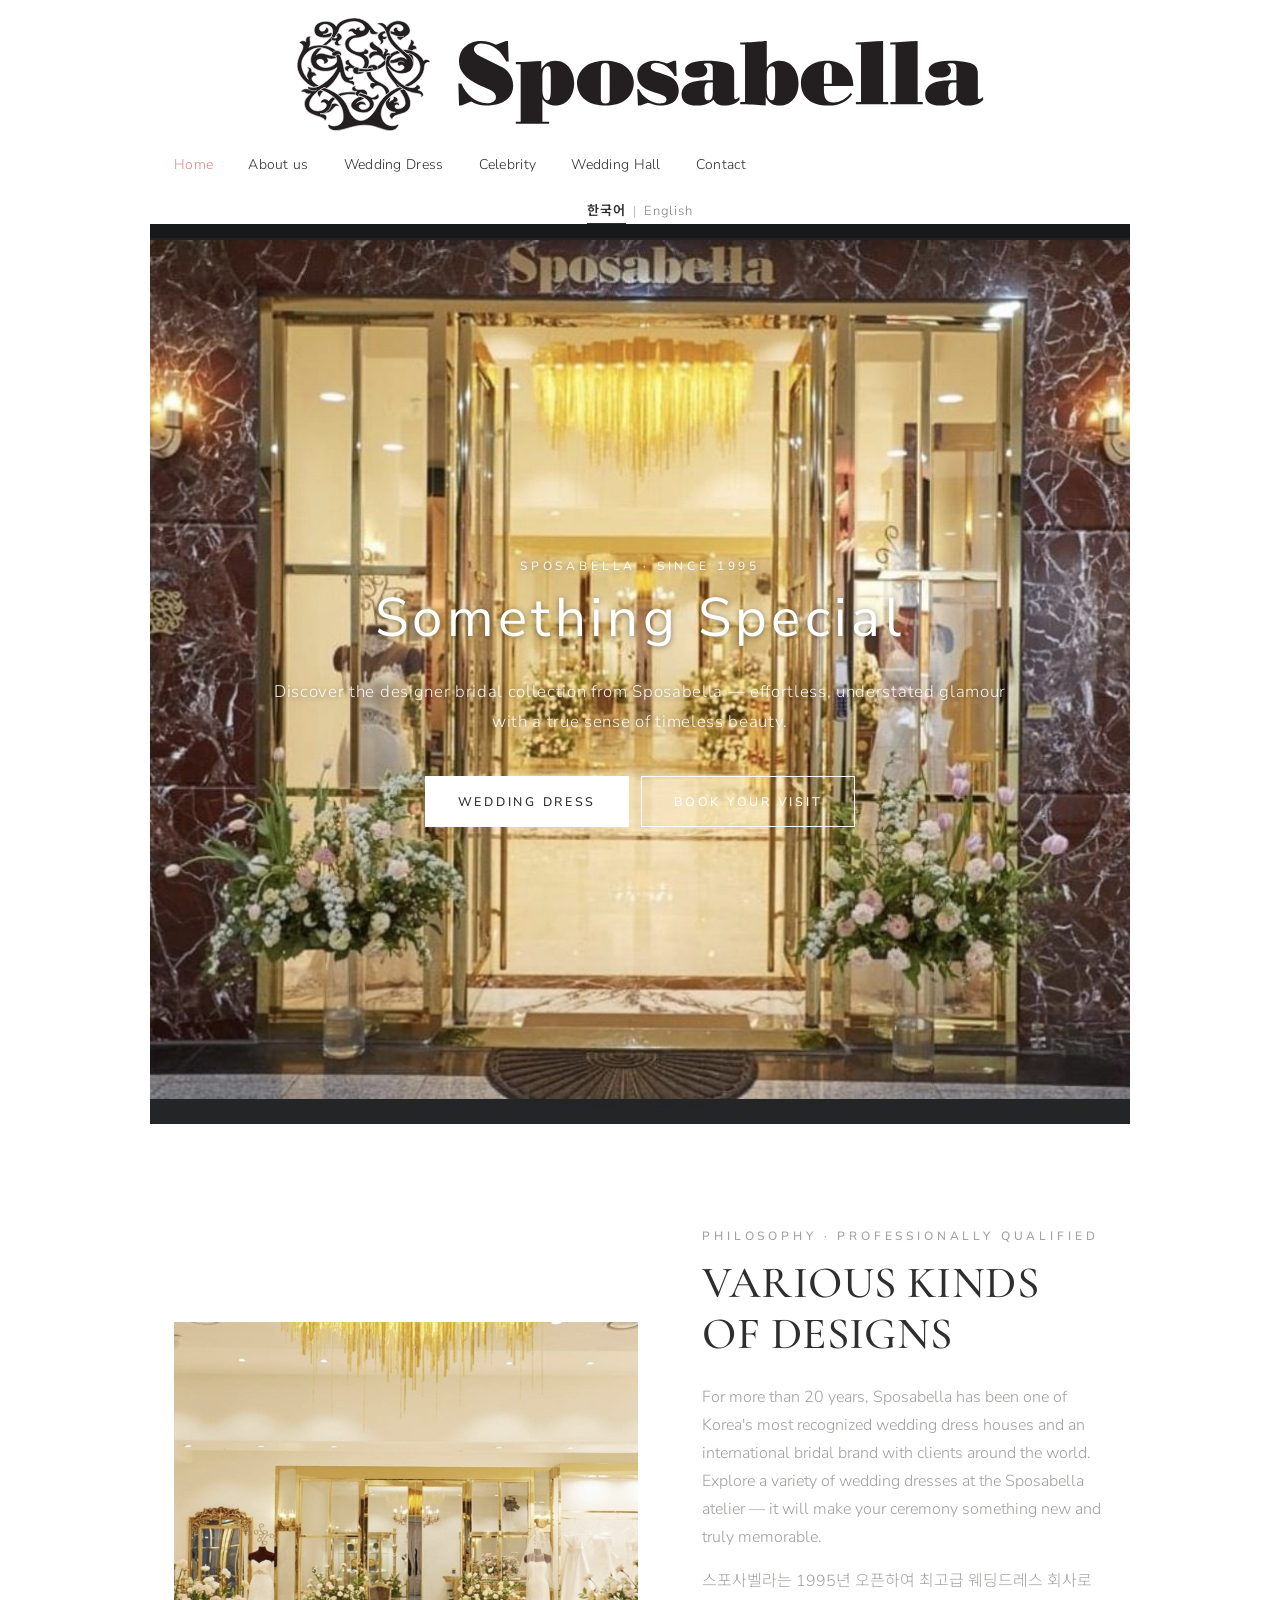
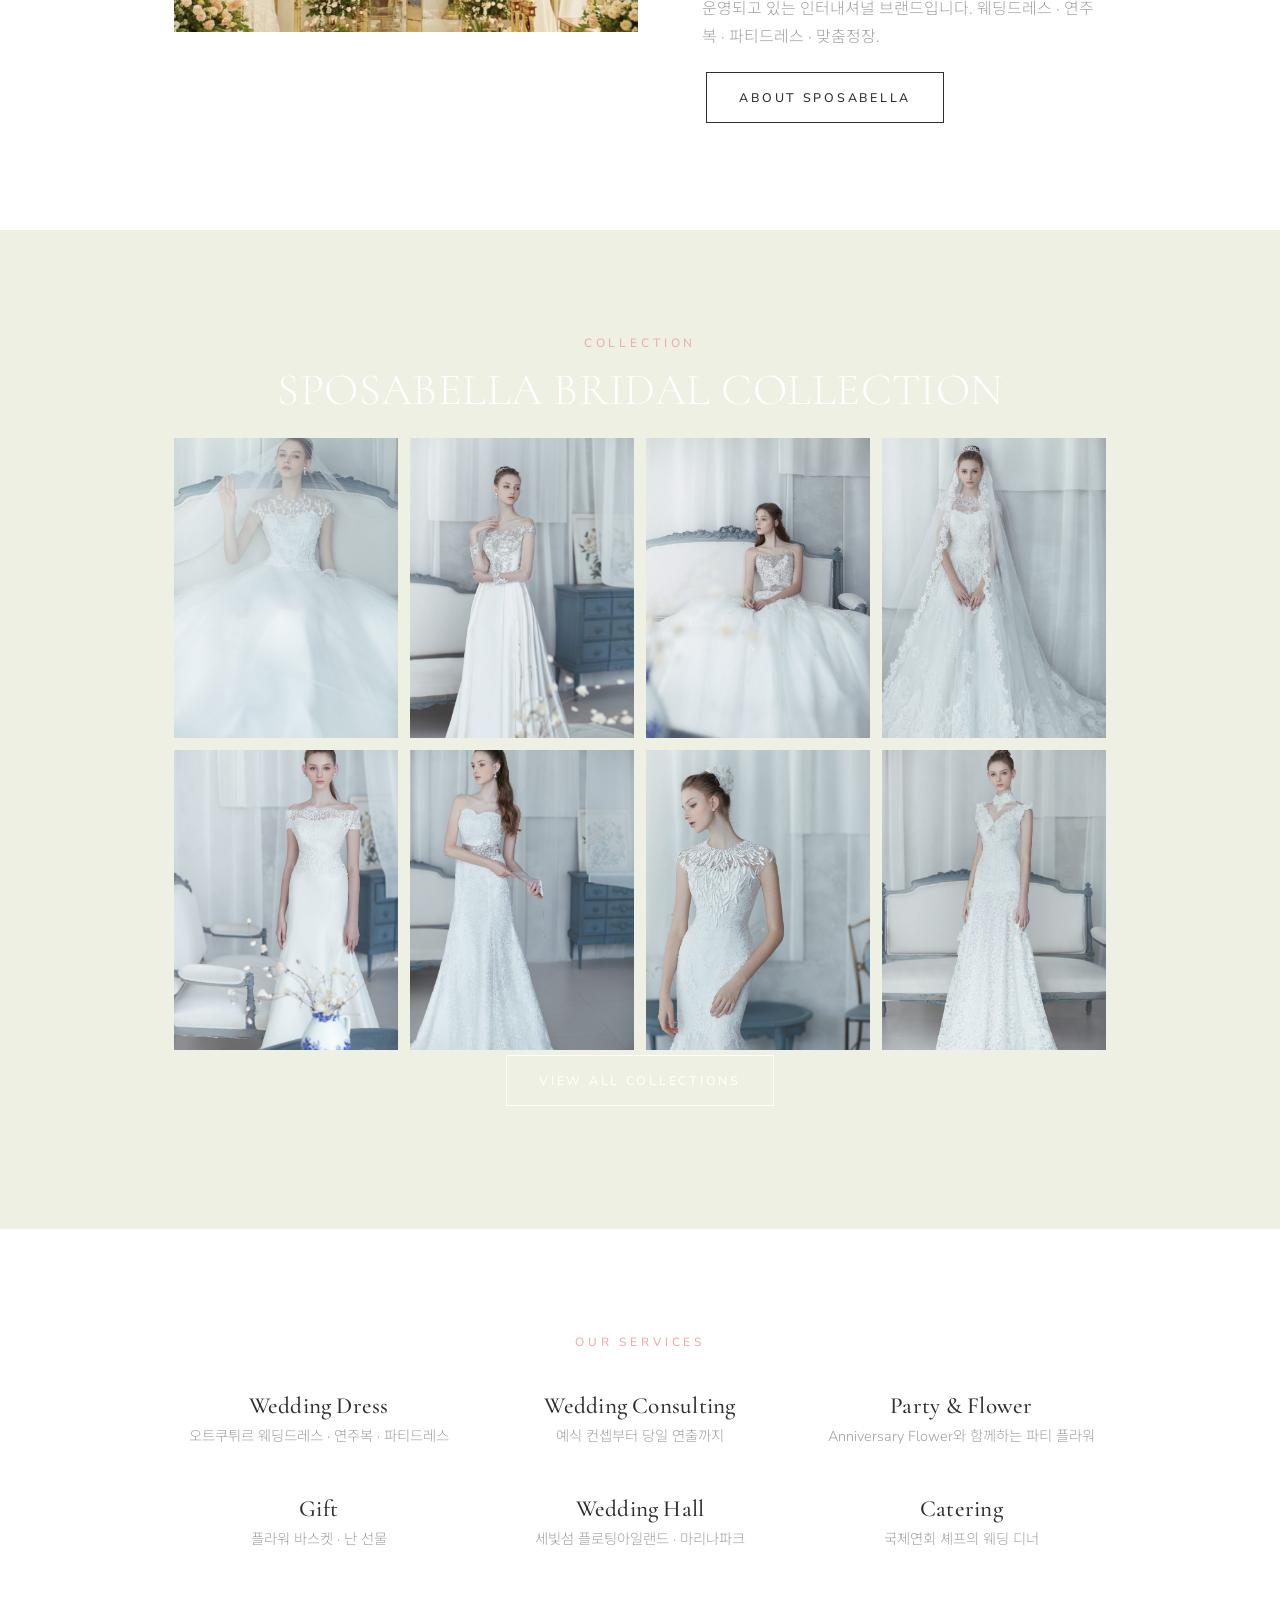
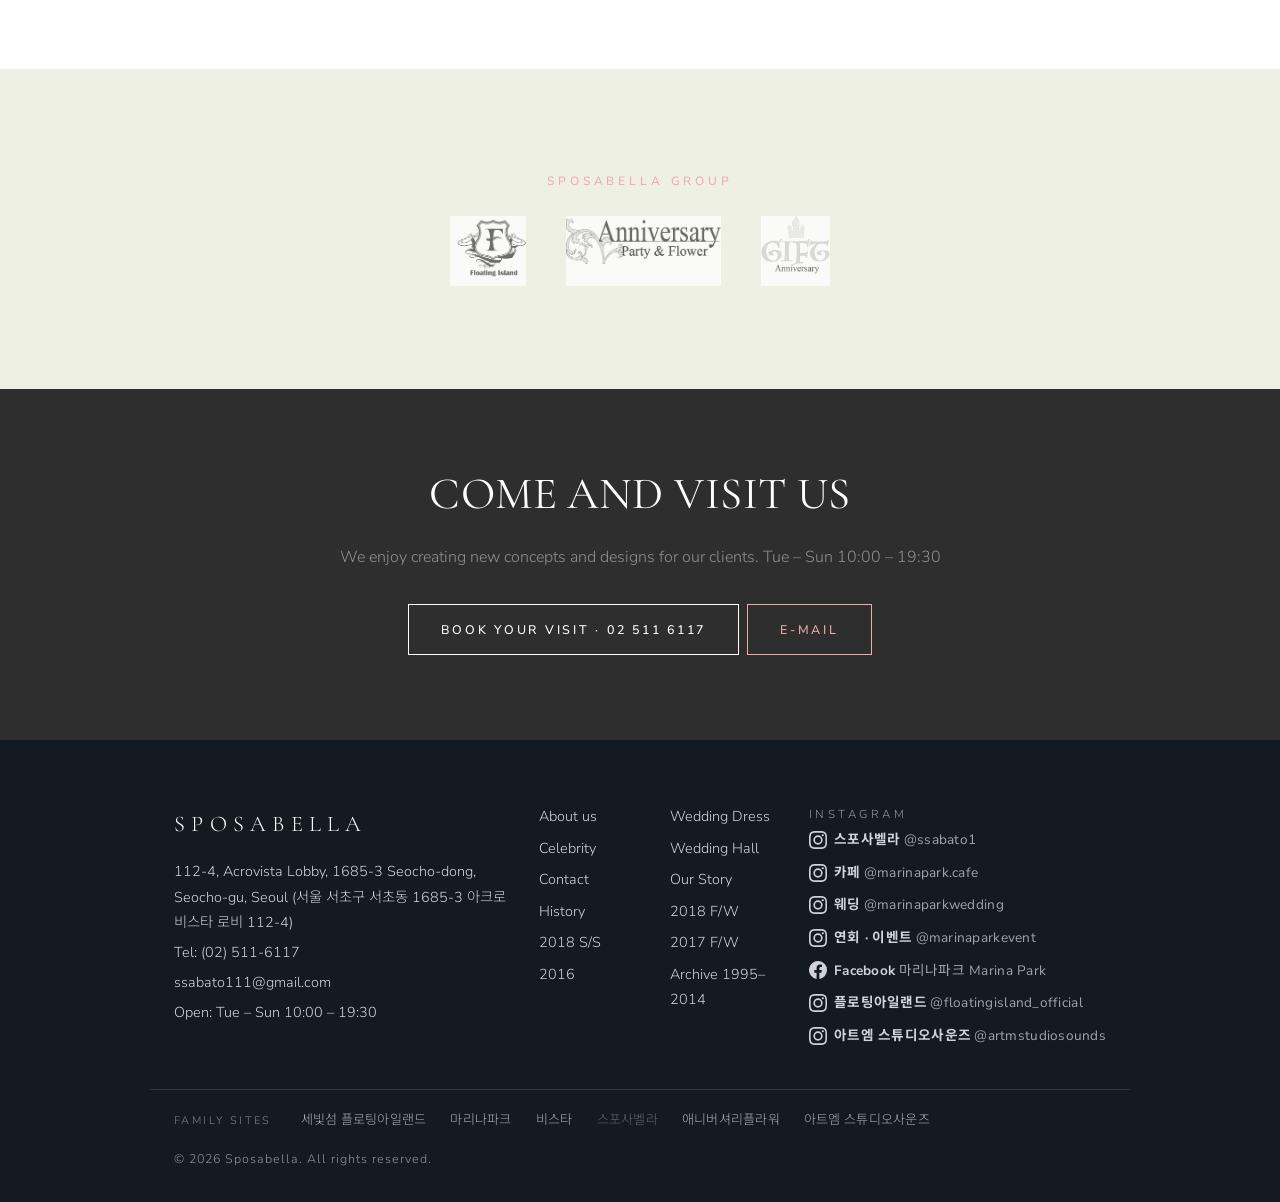
==== index.html @ 073b4b9d "Footer: Instagram list in Marina Park format (+Floating Island, ArtM Studio Sounds) Co-Authored-By: " ====
<!DOCTYPE html>
<html lang="ko">
<head>
<meta charset="utf-8">
<meta name="viewport" content="width=device-width, initial-scale=1">
<title>Home | Sposabella</title>
<meta name="description" content="스포사벨라 — 1995년부터 이어온 인터내셔널 브라이덜 브랜드. 웨딩드레스, 파티드레스, 연주복, 맞춤정장. 서울 서초 아크로비스타.">
<meta property="og:site_name" content="Sposabella">
<meta property="og:title" content="Home | Sposabella">
<meta property="og:type" content="website">
<meta property="og:image" content="images/2649b2_05fe499776144d0fb7aadeecd679acff.jpeg">
<link rel="icon" href="favicon.svg" type="image/svg+xml">
<link rel="alternate" hreflang="ko" href="index.html">
<link rel="alternate" hreflang="en" href="index-en.html">
<link rel="alternate" hreflang="x-default" href="index.html">
<link rel="preconnect" href="https://fonts.googleapis.com">
<link rel="preconnect" href="https://fonts.gstatic.com" crossorigin>
<link href="https://fonts.googleapis.com/css2?family=Nunito+Sans:wght@200;300;400;600&family=Cormorant+Garamond:ital,wght@0,400;0,500;1,400&family=Noto+Sans+KR:wght@300;400;500;700&display=swap" rel="stylesheet">
<link rel="stylesheet" href="css/style.css?v=9">
</head>
<body class="page-index">
<header class="site-header header-banner">
  <div class="wrap">
    <a class="brand logo-banner" href="index.html"><img src="images/sposabella-logo.svg" alt="Sposabella" width="3113" height="581" onerror="this.style.display='none';this.nextElementSibling.style.display='inline'"><span class="brand-main" style="display:none">SPOSABELLA</span></a>
    <button class="nav-toggle" aria-label="메뉴 열기" aria-expanded="false"><span></span><span></span><span></span></button>
    <nav class="site-nav"><ul>
<li class="active"><a href="index.html">Home</a></li>
<li class="has-sub"><a href="about.html">About us</a><ul class="sub"><li><a href="about.html#story">Our Story</a></li><li><a href="about.html#history">History</a></li></ul></li>
<li class="has-sub"><a href="wedding-dress.html">Wedding Dress</a><ul class="sub"><li><a href="wedding-dress.html#c2018fw">2018 F/W</a></li><li><a href="wedding-dress.html#c2018ss">2018 S/S</a></li><li><a href="wedding-dress.html#c2017fw">2017 F/W</a></li><li><a href="wedding-dress.html#c2016">2016</a></li><li><a href="wedding-dress.html#archive">Archive 1995–2014</a></li></ul></li>
<li class=""><a href="celebrity.html">Celebrity</a></li>
<li class=""><a href="wedding-hall.html">Wedding Hall</a></li>
<li class=""><a href="contact.html">Contact</a></li>
    </ul></nav>
    <div class="lang-switch" aria-label="Language"><a href="index.html" class="on" lang="ko">한국어</a><span>|</span><a href="index-en.html" lang="en">English</a></div>
  </div>
</header>

<section class="hero" style="background-image:url('images/2649b2_05fe499776144d0fb7aadeecd679acff.jpeg')">
  <div class="hero-inner">
    <p class="eyebrow">Sposabella · Since 1995</p>
    <h1>Something Special</h1>
    <p class="lead">Discover the designer bridal collection from Sposabella — effortless, understated glamour with a true sense of timeless beauty.</p>
    <div class="hero-cta">
      <a class="btn btn-light" href="wedding-dress.html">Wedding Dress</a>
      <a class="btn btn-outline" href="contact.html">Book your visit</a>
    </div>
  </div>
</section>

<section class="section">
  <div class="wrap split">
    <div class="split-img"><img src="images/2649b2_48ec484849154d42a9bac509fbd69849.jpeg" loading="lazy" alt="Sposabella bridal"></div>
    <div class="split-text">
      <p class="eyebrow">Philosophy · Professionally Qualified</p>
      <h2>Various Kinds of Designs</h2>
      <p>For more than 20 years, Sposabella has been one of Korea's most recognized wedding dress houses and an international bridal brand with clients around the world. Explore a variety of wedding dresses at the Sposabella atelier — it will make your ceremony something new and truly memorable.</p>
      <p>스포사벨라는 1995년 오픈하여 최고급 웨딩드레스 회사로 운영되고 있는 인터내셔널 브랜드입니다. 웨딩드레스 · 연주복 · 파티드레스 · 맞춤정장.</p>
      <a class="btn" href="about.html">About Sposabella</a>
    </div>
  </div>
</section>

<section class="section alt">
  <div class="wrap">
    <p class="eyebrow center">Collection</p>
    <h2 class="center">Sposabella Bridal Collection</h2>
    <div class="gallery cols-4">
<a class="g-item portrait" href="images/2649b2_c4d010cad06745ddb3d856d39c19d69c.jpg" data-lightbox><img src="images/2649b2_c4d010cad06745ddb3d856d39c19d69c.jpg" loading="lazy" alt=""></a>
<a class="g-item portrait" href="images/2649b2_673a744cb8fd4f07b0156293e3c4d8b3.jpg" data-lightbox><img src="images/2649b2_673a744cb8fd4f07b0156293e3c4d8b3.jpg" loading="lazy" alt=""></a>
<a class="g-item portrait" href="images/2649b2_7028248338824ccd87e45743f5ae8313.jpg" data-lightbox><img src="images/2649b2_7028248338824ccd87e45743f5ae8313.jpg" loading="lazy" alt=""></a>
<a class="g-item portrait" href="images/2649b2_f069021f1b0246a89b19cad4129b8dab.jpg" data-lightbox><img src="images/2649b2_f069021f1b0246a89b19cad4129b8dab.jpg" loading="lazy" alt=""></a>
<a class="g-item portrait" href="images/2649b2_7db96b5a44784493912d6a4156015ff0.jpg" data-lightbox><img src="images/2649b2_7db96b5a44784493912d6a4156015ff0.jpg" loading="lazy" alt=""></a>
<a class="g-item portrait" href="images/2649b2_17f97f644e1e4fb4a4cd07ae2b82537e.jpg" data-lightbox><img src="images/2649b2_17f97f644e1e4fb4a4cd07ae2b82537e.jpg" loading="lazy" alt=""></a>
<a class="g-item portrait" href="images/2649b2_7894fbf5a36744589bf8ffcc0d61e990.jpg" data-lightbox><img src="images/2649b2_7894fbf5a36744589bf8ffcc0d61e990.jpg" loading="lazy" alt=""></a>
<a class="g-item portrait" href="images/2649b2_42a516097e8840bcafde33e1793489e3.jpg" data-lightbox><img src="images/2649b2_42a516097e8840bcafde33e1793489e3.jpg" loading="lazy" alt=""></a>
</div>
    <p class="center"><a class="btn" href="wedding-dress.html">View all collections</a></p>
  </div>
</section>

<section class="section">
  <div class="wrap">
    <p class="eyebrow center">Our Services</p>
    <div class="service-list">
      <div><h3>Wedding Dress</h3><p>오트쿠튀르 웨딩드레스 · 연주복 · 파티드레스</p></div>
      <div><h3>Wedding Consulting</h3><p>예식 컨셉부터 당일 연출까지</p></div>
      <div><h3>Party &amp; Flower</h3><p>Anniversary Flower와 함께하는 파티 플라워</p></div>
      <div><h3>Gift</h3><p>플라워 바스켓 · 난 선물</p></div>
      <div><h3>Wedding Hall</h3><p>세빛섬 플로팅아일랜드 · 마리나파크</p></div>
      <div><h3>Catering</h3><p>국제연회 셰프의 웨딩 디너</p></div>
    </div>
  </div>
</section>

<section class="section alt">
  <div class="wrap center">
    <p class="eyebrow">Sposabella Group</p>
    <div class="group-row">
      <a href="https://www.floatingisland.co.kr" target="_blank" rel="noopener"><img src="images/2649b2_2eff6fa5986b465db12ced985adb7511.jpg" alt="Floating Island" loading="lazy"></a>
      <a href="https://www.anniversaryflower.co.kr" target="_blank" rel="noopener"><img src="images/2649b2_4de5252b554e48bc82de758ee00aa01a.jpg" alt="Anniversary Party Flower" loading="lazy"></a>
      <a href="https://www.marinapark.co.kr" target="_blank" rel="noopener"><img src="images/2649b2_a140c96b7c0344ee95e9ac2ca9809c12.jpg" alt="Gift" loading="lazy"></a>
    </div>
  </div>
</section>

<section class="section cta-band"><div class="wrap center"><h2>Come and visit us</h2><p>We enjoy creating new concepts and designs for our clients. Tue – Sun 10:00 – 19:30</p><a class="btn btn-light" href="tel:025116117">Book your visit · 02 511 6117</a><a class="btn btn-outline" href="mailto:ssabato111@gmail.com">E-mail</a></div></section>

<footer class="site-footer">
  <div class="wrap footer-grid">
    <div class="f-col">
      <div class="f-brand">SPOSABELLA</div>
      <p>112-4, Acrovista Lobby, 1685-3 Seocho-dong, Seocho-gu, Seoul (서울 서초구 서초동 1685-3 아크로비스타 로비 112-4)</p>
      <p>Tel: <a href="tel:025116117">(02) 511-6117</a></p>
      <p><a href="mailto:ssabato111@gmail.com">ssabato111@gmail.com</a></p>
      <p>Open: Tue – Sun 10:00 – 19:30</p>
    </div>
    <div class="f-col f-links"><a href="about.html">About us</a><a href="wedding-dress.html">Wedding Dress</a><a href="celebrity.html">Celebrity</a><a href="wedding-hall.html">Wedding Hall</a><a href="contact.html">Contact</a><a href="about.html#story">Our Story</a><a href="about.html#history">History</a><a href="wedding-dress.html#c2018fw">2018 F/W</a><a href="wedding-dress.html#c2018ss">2018 S/S</a><a href="wedding-dress.html#c2017fw">2017 F/W</a><a href="wedding-dress.html#c2016">2016</a><a href="wedding-dress.html#archive">Archive 1995–2014</a></div>
    <div class="f-col"><p class="f-social-title">Instagram</p><div class="f-social f-social-list"><a href="https://instagram.com/ssabato1" target="_blank" rel="noopener" aria-label="인스타그램 스포사벨라"><svg viewBox="0 0 24 24"><path d="M12 2.2c3.2 0 3.6 0 4.9.1 3.3.1 4.8 1.7 4.9 4.9.1 1.3.1 1.6.1 4.8s0 3.6-.1 4.8c-.1 3.2-1.7 4.8-4.9 4.9-1.3.1-1.6.1-4.9.1s-3.6 0-4.8-.1c-3.3-.1-4.8-1.7-4.9-4.9C2.2 15.6 2.2 15.2 2.2 12s0-3.6.1-4.8C2.4 3.9 4 2.4 7.2 2.3c1.2-.1 1.6-.1 4.8-.1zM12 0C8.7 0 8.3 0 7.1.1 2.7.3.3 2.7.1 7.1 0 8.3 0 8.7 0 12s0 3.7.1 4.9c.2 4.4 2.6 6.8 7 7 1.2.1 1.6.1 4.9.1s3.7 0 4.9-.1c4.4-.2 6.8-2.6 7-7 .1-1.2.1-1.6.1-4.9s0-3.7-.1-4.9c-.2-4.4-2.6-6.8-7-7C15.7 0 15.3 0 12 0zm0 5.8a6.2 6.2 0 1 0 0 12.4 6.2 6.2 0 0 0 0-12.4zM12 16a4 4 0 1 1 0-8 4 4 0 0 1 0 8zm6.4-11.8a1.4 1.4 0 1 0 0 2.9 1.4 1.4 0 0 0 0-2.9z"/></svg><span class="s-label"><b>스포사벨라</b> <span class="s-handle">@ssabato1</span></span></a><a href="https://www.instagram.com/marinapark.cafe" target="_blank" rel="noopener" aria-label="인스타그램 마리나파크 카페"><svg viewBox="0 0 24 24"><path d="M12 2.2c3.2 0 3.6 0 4.9.1 3.3.1 4.8 1.7 4.9 4.9.1 1.3.1 1.6.1 4.8s0 3.6-.1 4.8c-.1 3.2-1.7 4.8-4.9 4.9-1.3.1-1.6.1-4.9.1s-3.6 0-4.8-.1c-3.3-.1-4.8-1.7-4.9-4.9C2.2 15.6 2.2 15.2 2.2 12s0-3.6.1-4.8C2.4 3.9 4 2.4 7.2 2.3c1.2-.1 1.6-.1 4.8-.1zM12 0C8.7 0 8.3 0 7.1.1 2.7.3.3 2.7.1 7.1 0 8.3 0 8.7 0 12s0 3.7.1 4.9c.2 4.4 2.6 6.8 7 7 1.2.1 1.6.1 4.9.1s3.7 0 4.9-.1c4.4-.2 6.8-2.6 7-7 .1-1.2.1-1.6.1-4.9s0-3.7-.1-4.9c-.2-4.4-2.6-6.8-7-7C15.7 0 15.3 0 12 0zm0 5.8a6.2 6.2 0 1 0 0 12.4 6.2 6.2 0 0 0 0-12.4zM12 16a4 4 0 1 1 0-8 4 4 0 0 1 0 8zm6.4-11.8a1.4 1.4 0 1 0 0 2.9 1.4 1.4 0 0 0 0-2.9z"/></svg><span class="s-label"><b>카페</b> <span class="s-handle">@marinapark.cafe</span></span></a><a href="https://www.instagram.com/marinaparkwedding" target="_blank" rel="noopener" aria-label="인스타그램 마리나파크 웨딩"><svg viewBox="0 0 24 24"><path d="M12 2.2c3.2 0 3.6 0 4.9.1 3.3.1 4.8 1.7 4.9 4.9.1 1.3.1 1.6.1 4.8s0 3.6-.1 4.8c-.1 3.2-1.7 4.8-4.9 4.9-1.3.1-1.6.1-4.9.1s-3.6 0-4.8-.1c-3.3-.1-4.8-1.7-4.9-4.9C2.2 15.6 2.2 15.2 2.2 12s0-3.6.1-4.8C2.4 3.9 4 2.4 7.2 2.3c1.2-.1 1.6-.1 4.8-.1zM12 0C8.7 0 8.3 0 7.1.1 2.7.3.3 2.7.1 7.1 0 8.3 0 8.7 0 12s0 3.7.1 4.9c.2 4.4 2.6 6.8 7 7 1.2.1 1.6.1 4.9.1s3.7 0 4.9-.1c4.4-.2 6.8-2.6 7-7 .1-1.2.1-1.6.1-4.9s0-3.7-.1-4.9c-.2-4.4-2.6-6.8-7-7C15.7 0 15.3 0 12 0zm0 5.8a6.2 6.2 0 1 0 0 12.4 6.2 6.2 0 0 0 0-12.4zM12 16a4 4 0 1 1 0-8 4 4 0 0 1 0 8zm6.4-11.8a1.4 1.4 0 1 0 0 2.9 1.4 1.4 0 0 0 0-2.9z"/></svg><span class="s-label"><b>웨딩</b> <span class="s-handle">@marinaparkwedding</span></span></a><a href="https://www.instagram.com/marinaparkevent" target="_blank" rel="noopener" aria-label="인스타그램 마리나파크 이벤트"><svg viewBox="0 0 24 24"><path d="M12 2.2c3.2 0 3.6 0 4.9.1 3.3.1 4.8 1.7 4.9 4.9.1 1.3.1 1.6.1 4.8s0 3.6-.1 4.8c-.1 3.2-1.7 4.8-4.9 4.9-1.3.1-1.6.1-4.9.1s-3.6 0-4.8-.1c-3.3-.1-4.8-1.7-4.9-4.9C2.2 15.6 2.2 15.2 2.2 12s0-3.6.1-4.8C2.4 3.9 4 2.4 7.2 2.3c1.2-.1 1.6-.1 4.8-.1zM12 0C8.7 0 8.3 0 7.1.1 2.7.3.3 2.7.1 7.1 0 8.3 0 8.7 0 12s0 3.7.1 4.9c.2 4.4 2.6 6.8 7 7 1.2.1 1.6.1 4.9.1s3.7 0 4.9-.1c4.4-.2 6.8-2.6 7-7 .1-1.2.1-1.6.1-4.9s0-3.7-.1-4.9c-.2-4.4-2.6-6.8-7-7C15.7 0 15.3 0 12 0zm0 5.8a6.2 6.2 0 1 0 0 12.4 6.2 6.2 0 0 0 0-12.4zM12 16a4 4 0 1 1 0-8 4 4 0 0 1 0 8zm6.4-11.8a1.4 1.4 0 1 0 0 2.9 1.4 1.4 0 0 0 0-2.9z"/></svg><span class="s-label"><b>연회 · 이벤트</b> <span class="s-handle">@marinaparkevent</span></span></a><a href="https://www.facebook.com/marinaparkseoul" target="_blank" rel="noopener" aria-label="Facebook"><svg viewBox="0 0 24 24"><path d="M24 12a12 12 0 1 0-13.9 11.9v-8.4H7.1V12h3V9.4c0-3 1.8-4.7 4.5-4.7 1.3 0 2.7.2 2.7.2v3h-1.5c-1.5 0-2 .9-2 1.9V12h3.3l-.5 3.5h-2.8v8.4A12 12 0 0 0 24 12z"/></svg><span class="s-label"><b>Facebook</b> <span class="s-handle">마리나파크 Marina Park</span></span></a><a href="https://www.instagram.com/floatingisland_official" target="_blank" rel="noopener" aria-label="인스타그램 세빛섬 플로팅아일랜드"><svg viewBox="0 0 24 24"><path d="M12 2.2c3.2 0 3.6 0 4.9.1 3.3.1 4.8 1.7 4.9 4.9.1 1.3.1 1.6.1 4.8s0 3.6-.1 4.8c-.1 3.2-1.7 4.8-4.9 4.9-1.3.1-1.6.1-4.9.1s-3.6 0-4.8-.1c-3.3-.1-4.8-1.7-4.9-4.9C2.2 15.6 2.2 15.2 2.2 12s0-3.6.1-4.8C2.4 3.9 4 2.4 7.2 2.3c1.2-.1 1.6-.1 4.8-.1zM12 0C8.7 0 8.3 0 7.1.1 2.7.3.3 2.7.1 7.1 0 8.3 0 8.7 0 12s0 3.7.1 4.9c.2 4.4 2.6 6.8 7 7 1.2.1 1.6.1 4.9.1s3.7 0 4.9-.1c4.4-.2 6.8-2.6 7-7 .1-1.2.1-1.6.1-4.9s0-3.7-.1-4.9c-.2-4.4-2.6-6.8-7-7C15.7 0 15.3 0 12 0zm0 5.8a6.2 6.2 0 1 0 0 12.4 6.2 6.2 0 0 0 0-12.4zM12 16a4 4 0 1 1 0-8 4 4 0 0 1 0 8zm6.4-11.8a1.4 1.4 0 1 0 0 2.9 1.4 1.4 0 0 0 0-2.9z"/></svg><span class="s-label"><b>플로팅아일랜드</b> <span class="s-handle">@floatingisland_official</span></span></a><a href="https://www.instagram.com/artmstudiosounds" target="_blank" rel="noopener" aria-label="인스타그램 아트엠 스튜디오사운즈"><svg viewBox="0 0 24 24"><path d="M12 2.2c3.2 0 3.6 0 4.9.1 3.3.1 4.8 1.7 4.9 4.9.1 1.3.1 1.6.1 4.8s0 3.6-.1 4.8c-.1 3.2-1.7 4.8-4.9 4.9-1.3.1-1.6.1-4.9.1s-3.6 0-4.8-.1c-3.3-.1-4.8-1.7-4.9-4.9C2.2 15.6 2.2 15.2 2.2 12s0-3.6.1-4.8C2.4 3.9 4 2.4 7.2 2.3c1.2-.1 1.6-.1 4.8-.1zM12 0C8.7 0 8.3 0 7.1.1 2.7.3.3 2.7.1 7.1 0 8.3 0 8.7 0 12s0 3.7.1 4.9c.2 4.4 2.6 6.8 7 7 1.2.1 1.6.1 4.9.1s3.7 0 4.9-.1c4.4-.2 6.8-2.6 7-7 .1-1.2.1-1.6.1-4.9s0-3.7-.1-4.9c-.2-4.4-2.6-6.8-7-7C15.7 0 15.3 0 12 0zm0 5.8a6.2 6.2 0 1 0 0 12.4 6.2 6.2 0 0 0 0-12.4zM12 16a4 4 0 1 1 0-8 4 4 0 0 1 0 8zm6.4-11.8a1.4 1.4 0 1 0 0 2.9 1.4 1.4 0 0 0 0-2.9z"/></svg><span class="s-label"><b>아트엠 스튜디오사운즈</b> <span class="s-handle">@artmstudiosounds</span></span></a></div></div>
  </div>
  <div class="wrap family-sites"><span class="fs-label">Family Sites</span><a href="https://floatingisland.co.kr" target="_blank" rel="noopener">세빛섬 플로팅아일랜드</a> <a href="https://marinapark.co.kr" target="_blank" rel="noopener">마리나파크</a> <a href="https://vistapub.co.kr" target="_blank" rel="noopener">비스타</a> <span class="current">스포사벨라</span> <a href="https://anniversaryflower.co.kr" target="_blank" rel="noopener">애니버셔리플라워</a> <a href="https://artmstudiosounds.com" target="_blank" rel="noopener">아트엠 스튜디오사운즈</a></div>
  <div class="wrap copyright">© 2026 Sposabella. All rights reserved.</div>
</footer>
<div class="lightbox" id="lightbox" hidden><button class="lb-close" aria-label="닫기">&times;</button><button class="lb-prev" aria-label="이전">&#8249;</button><img alt=""><button class="lb-next" aria-label="다음">&#8250;</button></div>
<script src="js/main.js"></script>
</body>
</html>
---- css/style.css ----
:root{
  --ink:#2f2e2e; --ink-soft:#a0a09f; --line:#e6e6e4; --paper:#ffffff; --cream:#eef0e4;
  --gold:#efabae; --gold-deep:#d98a8e; --sky:#daeef3;
  --serif:"Cormorant Garamond",Georgia,serif; --sans:"Nunito Sans","Noto Sans KR","Apple SD Gothic Neo",sans-serif;
  --wrap:980px; --header-h:200px;
}
body{font-weight:300}
/* static banner header */
.site-header.header-banner{position:static;height:auto;background:#fff;border:0;backdrop-filter:none}
.site-header.header-banner .wrap{flex-direction:column;height:auto;align-items:stretch;padding:0}
.logo-banner{display:block;text-align:center;padding:12px 0 0}
.logo-banner img{width:100%;max-width:700px;height:auto;display:block;margin:0 auto}
.logo-banner .brand-main{font-size:3rem;letter-spacing:.2em;padding:2rem 0}
.header-banner .site-nav{position:relative;z-index:2}
.header-banner .site-nav ul{justify-content:flex-start;gap:2.2rem;padding:.6rem 24px}
.header-banner .site-nav a{font-size:14px;letter-spacing:.02em;text-transform:none;color:var(--ink);font-weight:300}
.header-banner .site-nav li.active > a{color:var(--gold-deep)}
.header-banner .site-nav li > a::after{display:none}
.header-banner .site-nav .sub{background:#fff}
.hero,.page-hero{margin-top:0}
.hero{min-height:560px;max-width:980px;margin:0 auto}
.hero::before{background:rgba(0,0,0,.18)}
.hero h1{font-family:var(--sans);font-weight:200;font-size:clamp(2rem,5vw,3.4rem);letter-spacing:.08em}
.hero .eyebrow{color:#fff}
.section{padding:3.5rem 0}
.section.alt{background:var(--ink);color:var(--ink-soft)}
.section.alt h2,.section.alt h3{color:#fff;font-weight:300}
.section.alt .eyebrow{color:var(--gold)}
.section.alt .sub,.section.alt p{color:var(--ink-soft)}
.section.alt .btn{border-color:#fff;color:#fff}.section.alt .btn:hover{background:#fff;color:var(--ink)}
h2{font-family:var(--sans);font-weight:300;font-size:28px;letter-spacing:.04em;text-transform:uppercase}
h3{font-family:var(--sans);font-weight:300;font-size:18px;letter-spacing:.04em}
.eyebrow{color:var(--gold-deep);font-size:.72rem;letter-spacing:.3em}
.btn{border-color:var(--ink);color:var(--ink);font-weight:300}.btn:hover{background:var(--ink);color:#fff}
.btn-light{background:#fff;border-color:#fff;color:var(--ink)}
.cta-band{background:#242323;color:#a0a09f}.cta-band h2{color:#fff;font-weight:300}.cta-band p{color:#a0a09f}
.cta-band .btn-light{background:transparent;border-color:#fff;color:#fff}.cta-band .btn-light:hover{background:#fff;color:#242323}
.cta-band .btn-outline{border-color:var(--gold);color:var(--gold)}
.page-hero{min-height:320px;max-width:980px;margin:0 auto}
.page-hero h1{font-family:var(--sans);font-weight:200;letter-spacing:.1em;font-size:clamp(2rem,5vw,3rem)}
.page-hero .lead{font-family:var(--serif)}
.site-footer{background:#242323;color:#a0a09f;font-weight:300}
.f-brand{font-family:var(--sans);font-weight:300;letter-spacing:.2em}
.timeline{border-left-color:var(--gold)}.timeline li::before{background:var(--gold)}
.contact-card{background:var(--cream);border-left-color:var(--gold)}
.menu-card{border-top-color:var(--gold)}
@media (max-width:820px){
  .header-banner .site-nav{position:static;transform:none;background:transparent;padding:0;overflow:visible}
  .header-banner .site-nav ul{flex-direction:row;flex-wrap:wrap;justify-content:center;gap:.2rem 1rem;padding:.5rem 12px}
  .header-banner .site-nav li > a{border:0;padding:.4rem .1rem;font-size:13px}
  .header-banner .site-nav .sub{display:none}
  .header-banner .nav-toggle{display:none}
}

.service-list{display:grid;grid-template-columns:repeat(3,1fr);gap:2rem;margin-top:2.5rem;text-align:center}
.service-list h3{margin-bottom:.2em}.service-list p{color:var(--ink-soft);font-size:.9rem}
.group-row{display:flex;gap:2.5rem;justify-content:center;align-items:center;flex-wrap:wrap;margin-top:1.5rem}
.group-row img{height:70px;width:auto;object-fit:contain;filter:grayscale(1);opacity:.75;transition:.3s}.group-row a:hover img{filter:none;opacity:1}
.timeline{list-style:none;padding:0;margin:2rem 0 0;border-left:1px solid var(--gold)}
.timeline li{padding:.6rem 0 .6rem 1.5rem;position:relative;color:var(--ink-soft)}
.timeline li::before{content:"";position:absolute;left:-5px;top:1.2rem;width:9px;height:9px;border-radius:50%;background:var(--gold)}
.timeline span{display:block;font-family:var(--serif);font-size:1.3rem;color:var(--ink)}
.jump{display:flex;flex-wrap:wrap;gap:.4rem 1.6rem;justify-content:center;padding:1.5rem 24px 0;font-size:.78rem;letter-spacing:.18em;text-transform:uppercase}
.jump a{border-bottom:1px solid transparent;padding:.2rem 0}.jump a:hover{border-color:var(--gold)}
.collection{padding-top:3rem;padding-bottom:1.5rem}
.yr{margin-top:3rem;letter-spacing:.2em}
.gallery.cols-4{grid-template-columns:repeat(4,1fr);grid-auto-rows:300px}
.gallery.cols-4 .g-item.portrait{grid-row:span 1}
.gallery.cols-3 .g-item.portrait{grid-row:span 2}
@media (max-width:820px){.service-list{grid-template-columns:1fr 1fr}.gallery.cols-4{grid-template-columns:repeat(2,1fr);grid-auto-rows:260px}}

*{box-sizing:border-box}
html{scroll-behavior:smooth;-webkit-text-size-adjust:100%}
body{margin:0;font-family:var(--sans);font-weight:300;color:var(--ink);background:var(--paper);line-height:1.75;font-size:16px}
img{max-width:100%;display:block}
a{color:inherit;text-decoration:none}
h1,h2,h3{font-family:var(--serif);font-weight:500;line-height:1.15;margin:0 0 .5em;letter-spacing:.01em}
h1{font-size:clamp(2.4rem,6vw,4.4rem)}
h2{font-size:clamp(1.9rem,3.6vw,2.8rem)}
h3{font-size:1.45rem}
p{margin:0 0 1em}
.wrap{max-width:var(--wrap);margin:0 auto;padding:0 24px}
.wrap.narrow{max-width:800px}
.center{text-align:center}
.eyebrow{font-family:var(--sans);font-size:.75rem;letter-spacing:.32em;text-transform:uppercase;color:var(--gold);font-weight:500;margin-bottom:.9em}
.sub{color:var(--ink-soft);max-width:760px;margin-left:auto;margin-right:auto;margin-bottom:2.5rem}
.note{font-size:.85rem;color:var(--ink-soft);margin-top:2rem}

/* buttons */
.btn{display:inline-block;padding:.85rem 2rem;border:1px solid var(--ink);color:var(--ink);background:transparent;font-family:var(--sans);font-size:.78rem;letter-spacing:.22em;text-transform:uppercase;font-weight:500;transition:.25s;cursor:pointer;margin:.3rem .25rem}
.btn:hover{background:var(--ink);color:#fff}
.btn-light{background:#fff;border-color:#fff;color:var(--ink)}
.btn-light:hover{background:transparent;color:#fff}
.btn-outline{border-color:#fff;color:#fff}
.btn-outline:hover{background:#fff;color:var(--ink)}
.btn-outline-dark{border-color:var(--gold);color:var(--gold-deep)}
.btn-outline-dark:hover{background:var(--gold);color:#fff}

/* header */
.site-header{position:fixed;top:0;left:0;right:0;z-index:50;height:var(--header-h);background:rgba(255,255,255,.96);backdrop-filter:blur(8px);border-bottom:1px solid var(--line);transition:.3s}
.has-hero .site-header{background:linear-gradient(to bottom,rgba(10,14,20,.45),transparent);border-color:transparent;color:#fff}
.has-hero .site-header.scrolled{background:rgba(255,255,255,.96);border-color:var(--line);color:var(--ink)}
.site-header .wrap{display:flex;align-items:center;justify-content:space-between;height:100%}
.brand{display:flex;flex-direction:column;line-height:1.1}
.brand-main{font-family:var(--serif);font-size:1.45rem;letter-spacing:.28em;font-weight:600}
.brand-sub{font-size:.62rem;letter-spacing:.42em;opacity:.7;margin-top:2px}
.site-nav ul{list-style:none;margin:0;padding:0;display:flex;gap:1.5rem;flex-wrap:nowrap}
.site-nav li{position:relative}
.site-nav a{font-size:.74rem;letter-spacing:.12em;text-transform:uppercase;font-weight:400;padding:.4rem 0;display:block;position:relative;white-space:nowrap}
.site-nav li > a::after{content:"";position:absolute;left:0;bottom:0;width:0;height:1px;background:currentColor;transition:.25s}
.site-nav li:hover > a::after,.site-nav li.active > a::after{width:100%}
.site-nav .sub{position:absolute;top:100%;left:-14px;display:none;flex-direction:column;gap:0;background:#fff;color:var(--ink);border:1px solid var(--line);min-width:190px;padding:.5rem 0;box-shadow:0 12px 30px rgba(0,0,0,.08)}
.site-nav li.has-sub:hover .sub{display:flex}
.site-nav .sub a{padding:.55rem 1rem;letter-spacing:.08em;text-transform:none;font-size:.85rem}
.site-nav .sub a::after{display:none}
.site-nav .sub a:hover{background:var(--cream)}
.nav-toggle{display:none;background:none;border:0;width:40px;height:40px;cursor:pointer;flex-direction:column;justify-content:center;gap:5px;padding:8px}
.nav-toggle span{display:block;height:1.5px;background:currentColor;transition:.3s}

/* hero */
.hero{min-height:100vh;display:flex;align-items:center;justify-content:center;text-align:center;color:#fff;background-size:cover;background-position:center;position:relative}
.hero::before{content:"";position:absolute;inset:0;background:linear-gradient(to bottom,rgba(20,26,34,.35),rgba(20,26,34,.55))}
.hero-inner{position:relative;padding:120px 24px 80px;max-width:820px}
.hero .eyebrow{color:#fff;opacity:.85}
.hero h1{font-weight:400;margin-bottom:.5em}
.hero .lead{font-size:1.05rem;opacity:.9;letter-spacing:.04em;margin-bottom:2.2rem}
.page-hero{margin-top:var(--header-h);min-height:46vh;display:flex;align-items:flex-end;color:#fff;background-size:cover;background-position:center;position:relative}
.page-hero.tall{min-height:62vh}
.page-hero::before{content:"";position:absolute;inset:0;background:linear-gradient(to top,rgba(20,26,34,.65),rgba(20,26,34,.1))}
.page-hero .wrap{position:relative;padding-bottom:3rem;padding-top:4rem;width:100%}
.page-hero .eyebrow{color:#fff;opacity:.85}
.page-hero h1{font-weight:400;margin-bottom:.1em}
.page-hero .lead{font-family:var(--serif);font-size:1.3rem;font-style:italic;opacity:.9}

/* sections */
.section{padding:clamp(3.5rem,8vw,6.5rem) 0}
.section.alt{background:var(--cream)}
.cta-band{background:var(--ink);color:#fff;padding:clamp(3rem,7vw,5rem) 0}
.cta-band h2{font-weight:400}
.cta-band p{opacity:.85;margin-bottom:1.8rem}

.service-grid{display:grid;grid-template-columns:repeat(4,1fr);gap:1.5rem;margin-top:3rem}
.service{display:block;text-align:center}
.service img{aspect-ratio:3/2;object-fit:cover;margin-bottom:1.2rem;transition:.4s}
.service:hover img{transform:translateY(-4px);box-shadow:0 18px 40px rgba(0,0,0,.12)}
.service h3{margin-bottom:.2em}
.service p{color:var(--ink-soft);font-size:.9rem}

.split{display:grid;grid-template-columns:1.15fr 1fr;gap:4rem;align-items:center}
.split-img img{aspect-ratio:3/2;object-fit:cover}
.split-text p{color:var(--ink-soft)}
.contact-line{margin-top:1.5rem;font-family:var(--serif);font-size:1.3rem}

/* about floors */
.floors{display:flex;flex-direction:column;gap:clamp(3rem,7vw,6rem)}
.floor{display:grid;grid-template-columns:1fr 1fr;gap:3.5rem;align-items:center}
.floor.reverse .floor-img{order:2}
.floor-img img{aspect-ratio:4/3;object-fit:cover}
.floor-text p{color:var(--ink-soft)}

/* gallery */
.gallery{display:grid;grid-template-columns:repeat(4,1fr);grid-auto-rows:220px;grid-auto-flow:dense;gap:12px}
.gallery.cols-3{grid-template-columns:repeat(3,1fr);grid-auto-rows:260px}
.g-item{overflow:hidden;display:block;background:var(--cream)}
.g-item img{width:100%;height:100%;object-fit:cover;transition:transform .6s ease}
.g-item:hover img{transform:scale(1.05)}
.g-item.portrait{grid-row:span 2}
.g-item:nth-child(7n+1).landscape{grid-column:span 2}

/* prose */
.prose{font-size:1.05rem}
.prose p{color:var(--ink);margin-bottom:1.4em}
.cta-inline{margin-top:2.5rem}

/* cafe menu */
.menu-grid{display:grid;grid-template-columns:repeat(2,1fr);gap:2rem}
.menu-card{background:var(--cream);padding:2rem 2rem 1.5rem;border-top:2px solid var(--gold)}
.menu-card h3{margin-bottom:.1em}
.menu-note{font-size:.75rem;letter-spacing:.2em;text-transform:uppercase;color:var(--gold-deep);margin-bottom:1rem}
.menu-card table{width:100%;border-collapse:collapse}
.menu-card td{padding:.45rem 0;border-bottom:1px dotted var(--line);vertical-align:top;font-size:.93rem}
.menu-card .m-name{padding-right:1rem}
.menu-card .m-en{display:block;font-size:.76rem;color:var(--ink-soft);letter-spacing:.02em}
.menu-card .m-price{text-align:right;white-space:nowrap;font-family:var(--serif);font-size:1.1rem;width:90px}
.menu-group th{text-align:left;padding:1.1rem 0 .3rem;font-size:.72rem;letter-spacing:.24em;text-transform:uppercase;color:var(--gold-deep);font-weight:500}

/* contact */
.contact-split{align-items:start}
.contact-card{background:var(--cream);padding:1.8rem;margin-top:1.5rem;border-left:3px solid var(--gold)}
.contact-card h3{letter-spacing:.2em;font-family:var(--sans);font-size:.85rem;font-weight:500}
.contact-card p{margin-bottom:.5em}
.contact-form{display:grid;grid-template-columns:1fr 1fr;gap:1rem 1.2rem}
.contact-form label{display:flex;flex-direction:column;font-size:.8rem;letter-spacing:.06em;color:var(--ink-soft)}
.contact-form input,.contact-form select,.contact-form textarea{margin-top:.4rem;padding:.75rem .9rem;border:1px solid var(--line);background:#fff;font:inherit;font-size:.95rem;color:var(--ink)}
.contact-form input:focus,.contact-form select:focus,.contact-form textarea:focus{outline:none;border-color:var(--gold)}
.contact-form .full{grid-column:1/-1}
.form-hint{font-size:.78rem;color:var(--ink-soft)}
.map-section iframe{width:100%;height:420px;border:0;display:block;filter:grayscale(.15)}

/* footer */
.site-footer{background:#141a22;color:#cfd3d9;padding:4rem 0 2rem;font-size:.9rem}
.footer-grid{display:grid;grid-template-columns:1.4fr 1fr auto;gap:2rem;align-items:start}
.f-brand{font-family:var(--serif);font-size:1.4rem;letter-spacing:.28em;color:#fff;margin-bottom:1rem}
.f-col p{margin-bottom:.35em}
.f-links{display:grid;grid-template-columns:1fr 1fr;gap:.4rem 1.5rem}
.f-links a:hover,.f-col a:hover{color:#fff}
.f-social{display:flex;gap:1rem}
.f-social svg{width:22px;height:22px;fill:#cfd3d9;transition:.25s}
.f-social a:hover svg{fill:#fff}
.copyright{margin-top:3rem;padding-top:1.5rem;border-top:1px solid rgba(255,255,255,.1);font-size:.78rem;letter-spacing:.08em;color:#8b929b}

/* lightbox */
.lightbox{position:fixed;inset:0;z-index:100;background:rgba(10,12,16,.94);display:flex;align-items:center;justify-content:center}
.lightbox[hidden]{display:none}
.lightbox img{max-width:92vw;max-height:88vh;object-fit:contain;box-shadow:0 20px 60px rgba(0,0,0,.6)}
.lightbox button{position:absolute;background:none;border:0;color:#fff;font-size:2.6rem;cursor:pointer;line-height:1;padding:1rem;opacity:.8}
.lightbox button:hover{opacity:1}
.lb-close{top:.6rem;right:1rem}
.lb-prev{left:.5rem;top:50%;transform:translateY(-50%)}
.lb-next{right:.5rem;top:50%;transform:translateY(-50%)}

/* responsive */
@media (max-width:1024px){
  .service-grid{grid-template-columns:repeat(2,1fr)}
  .gallery{grid-template-columns:repeat(3,1fr);grid-auto-rows:200px}
}
@media (max-width:1100px){.site-nav ul{gap:1.1rem}.site-nav a{font-size:.68rem;letter-spacing:.08em}}
@media (max-width:920px){
  .nav-toggle{display:flex}
  .site-nav{position:fixed;top:var(--header-h);left:0;right:0;bottom:0;background:#fff;color:var(--ink);transform:translateX(100%);transition:.35s;overflow:auto;padding:1.5rem 24px}
  .site-nav.open{transform:none}
  .site-nav ul{flex-direction:column;gap:0}
  .site-nav li > a{padding:.9rem 0;border-bottom:1px solid var(--line);font-size:1rem}
  .site-nav li > a::after{display:none}
  .site-nav .sub{position:static;display:flex;border:0;box-shadow:none;padding:0 0 .5rem 1rem;min-width:0}
  .site-nav .sub a{padding:.5rem 0;font-size:.9rem;border:0}
  .has-hero .site-header{color:#fff}
  .has-hero .site-header .nav-toggle{color:#fff}
  .has-hero .site-header.scrolled .nav-toggle{color:var(--ink)}
  .split,.floor{grid-template-columns:1fr;gap:2rem}
  .floor.reverse .floor-img{order:0}
  .menu-grid{grid-template-columns:1fr}
  .contact-form{grid-template-columns:1fr}
  .footer-grid{grid-template-columns:1fr;gap:1.5rem}
  .hero{min-height:88vh}
  .page-hero{min-height:38vh}
}
@media (max-width:560px){
  .gallery,.gallery.cols-3{grid-template-columns:repeat(2,1fr);grid-auto-rows:150px;gap:8px}
  .g-item:nth-child(7n+1).landscape{grid-column:span 2}
  .service-grid{grid-template-columns:1fr}
  .btn{display:block;margin:.5rem 0}
  .hero .btn{display:inline-block;margin:.3rem}
}
@media (max-width:480px){.brand-main{font-size:1.05rem;letter-spacing:.18em}.brand-sub{font-size:.52rem;letter-spacing:.28em}}

/* family sites */
.family-sites{margin-top:2.6rem;padding-top:1.2rem;border-top:1px solid rgba(128,128,128,.3);display:flex;flex-wrap:wrap;align-items:center;gap:.5rem 1.5rem;font-size:.82rem;letter-spacing:.02em}
.family-sites .fs-label{font-size:.68rem;letter-spacing:.22em;text-transform:uppercase;opacity:.55;margin-right:.3rem}
.family-sites a{color:inherit;text-decoration:none;opacity:.8}
.family-sites a:hover{opacity:1;text-decoration:underline}
.family-sites .current{opacity:.4}
.site-footer .copyright{margin-top:1rem;padding-top:0;border-top:0}
/* hero: no overlay filter, photo shown as-is */
.hero::before{display:none}
.hero .eyebrow,.hero h1,.hero .lead{text-shadow:0 1px 6px rgba(0,0,0,.45)}
/* language switch */
.site-header .wrap{position:relative}
.lang-switch{display:flex;align-items:center;gap:.45rem;font-size:.78rem;letter-spacing:.06em;margin-left:1.2rem;white-space:nowrap}
.lang-switch a{opacity:.6;color:inherit}.lang-switch a.on{opacity:1;font-weight:600;border-bottom:1px solid currentColor}
.lang-switch span{opacity:.4}
@media (max-width:960px){.lang-switch{position:absolute;right:64px;top:50%;transform:translateY(-50%);margin-left:0}}
.lang-switch{justify-content:center;margin:.4rem auto 0;font-size:.82rem}
@media (max-width:960px){.lang-switch{position:static;transform:none;margin:.3rem auto 0}}

/* footer Instagram list — same format as marinapark.co.kr (2026-10-17) */
.f-social-title{font-family:var(--sans);font-size:.72rem;letter-spacing:.3em;text-transform:uppercase;opacity:.7;margin:0 0 .6rem}
.f-social.f-social-list{display:flex;flex-direction:column;align-items:flex-start;gap:.55rem}
.f-social-list a{display:flex;align-items:center;gap:.45rem;color:inherit;font-size:.85rem;letter-spacing:.02em;text-decoration:none}
.f-social-list svg{width:18px;height:18px;flex:none}
.f-social-list .s-handle{opacity:.75;font-weight:400}
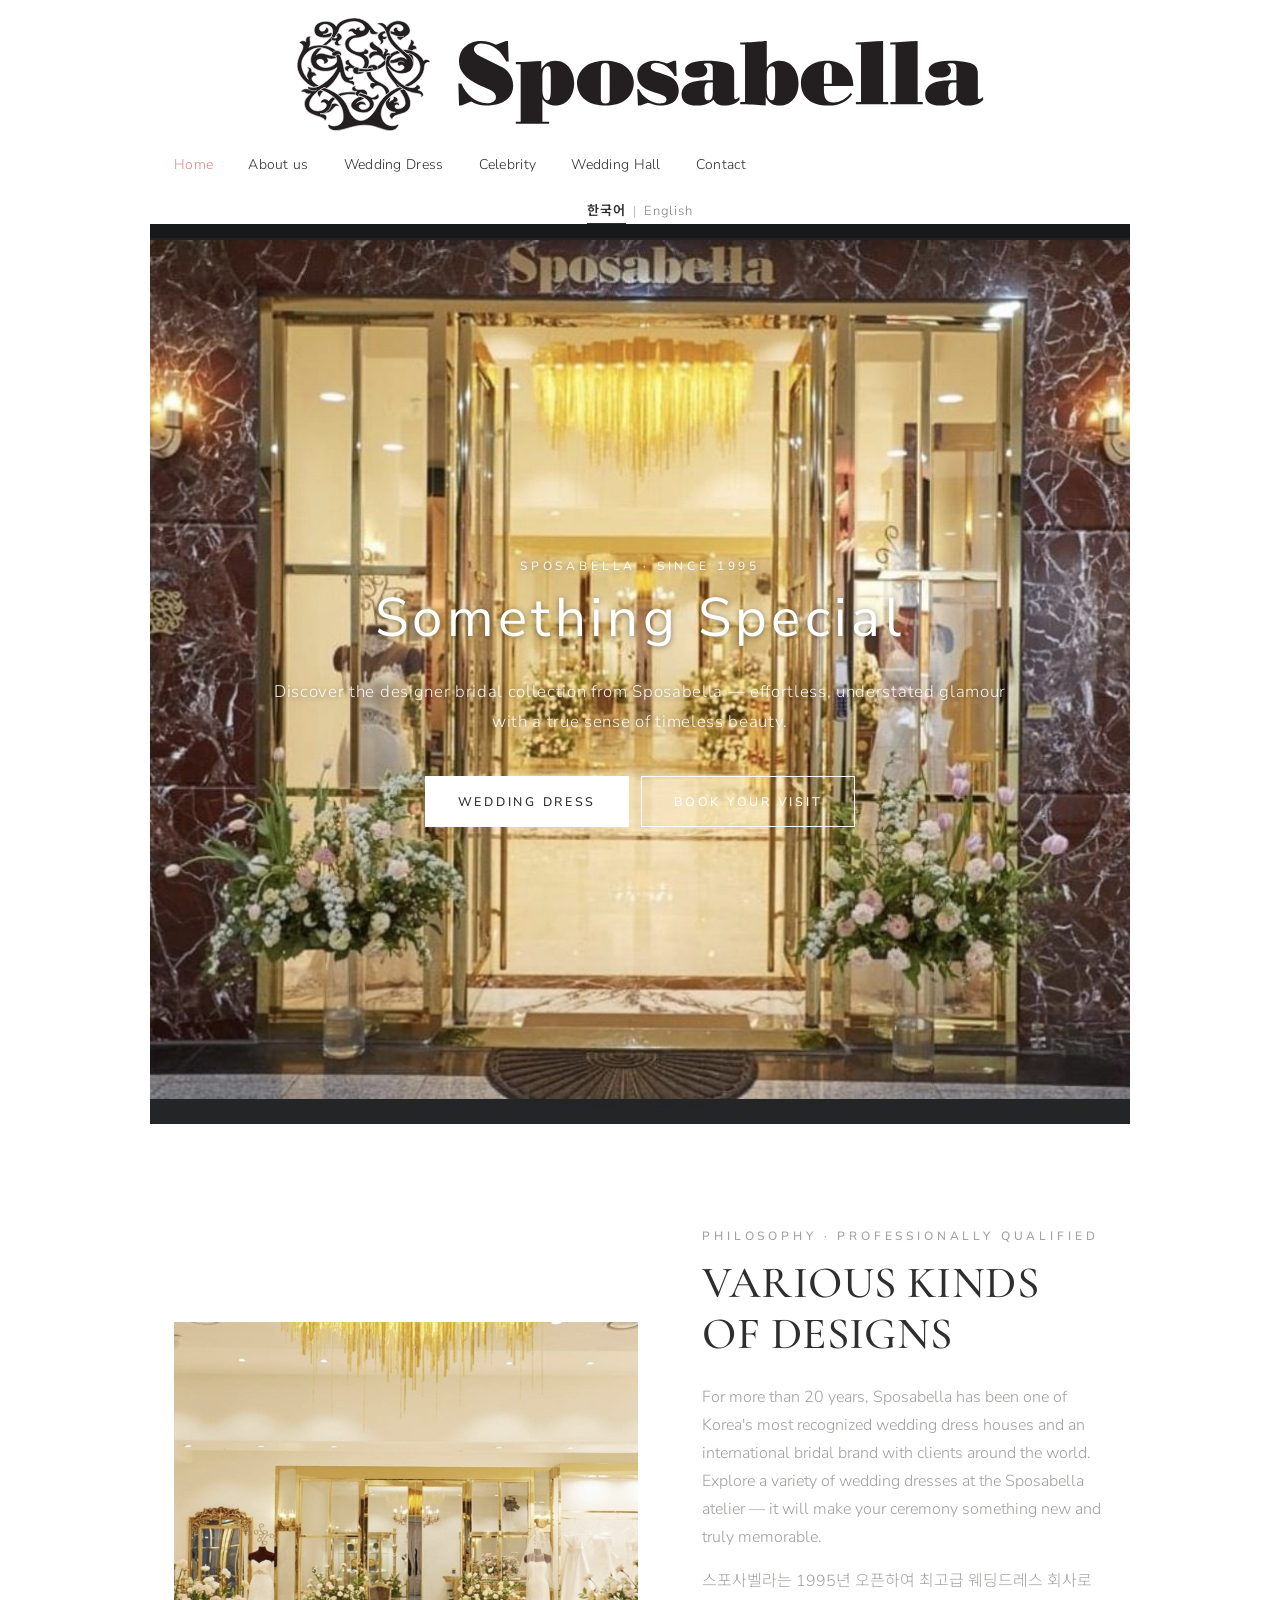
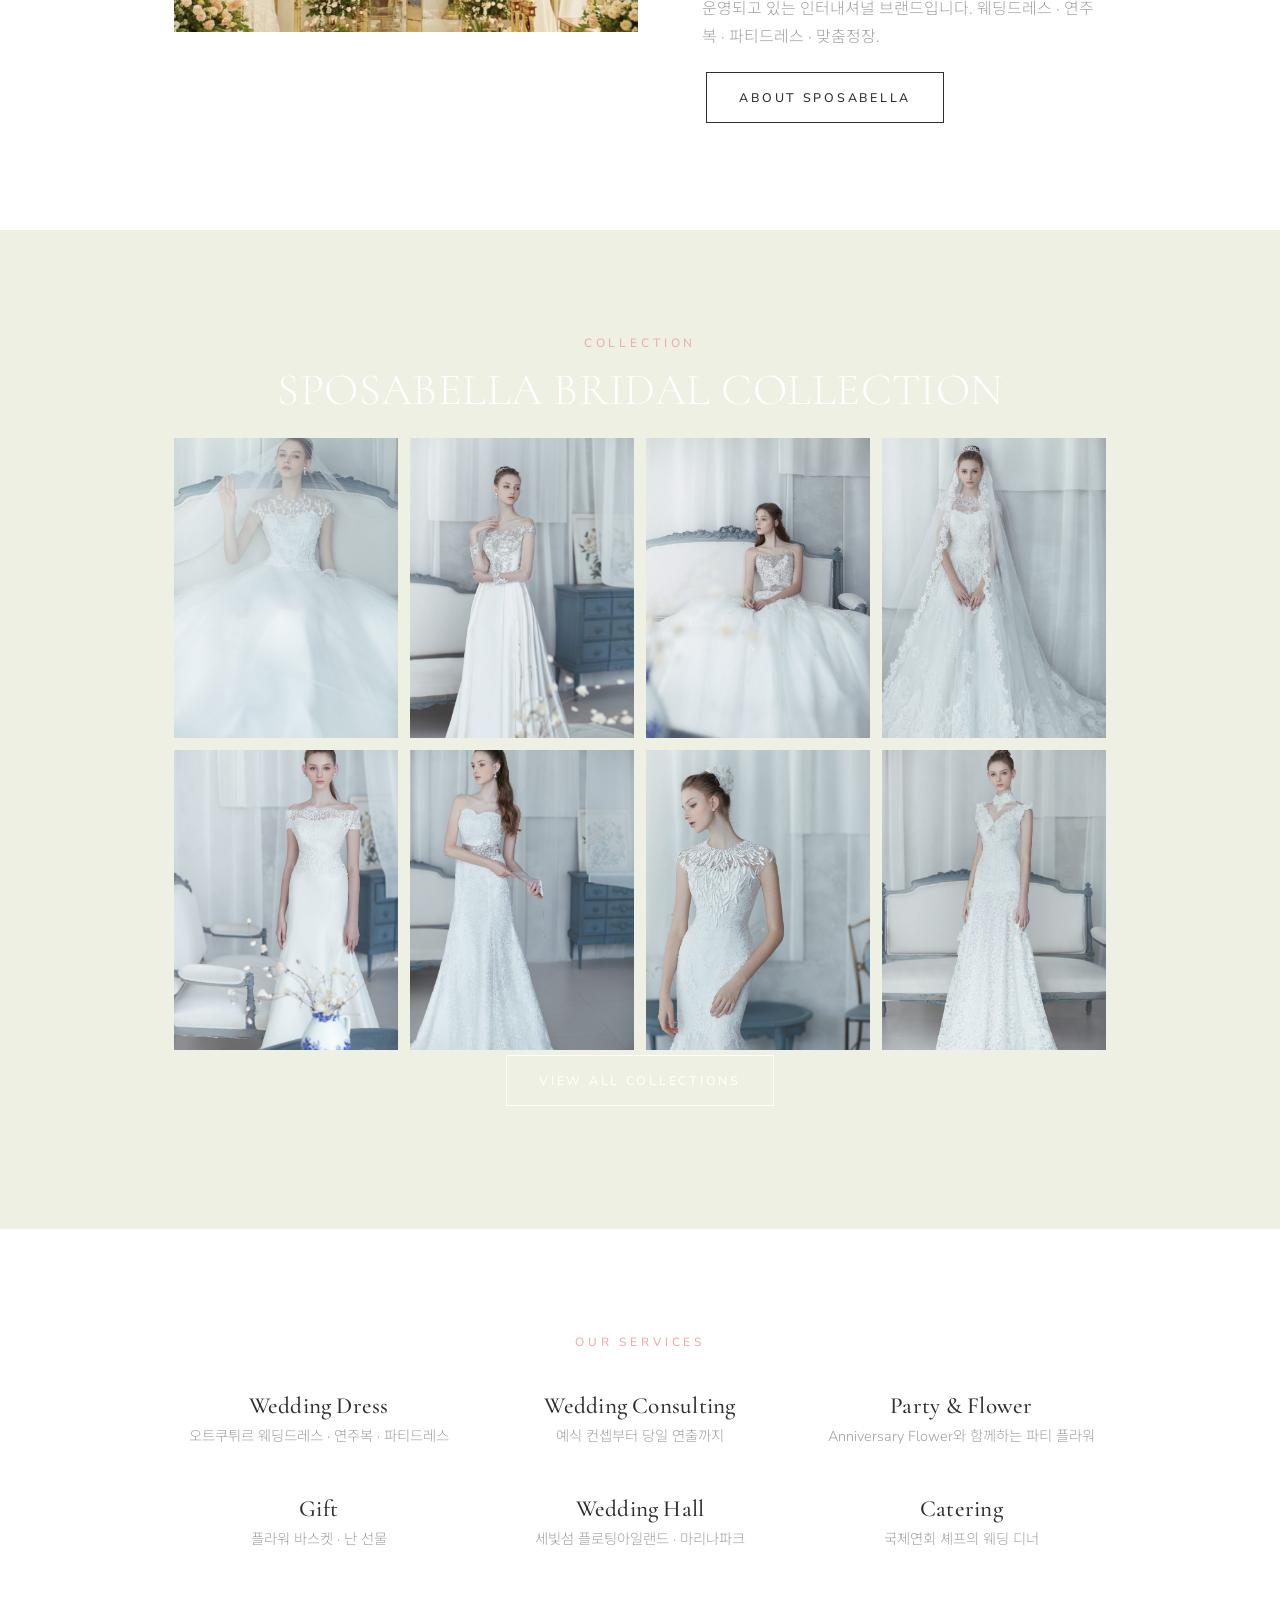
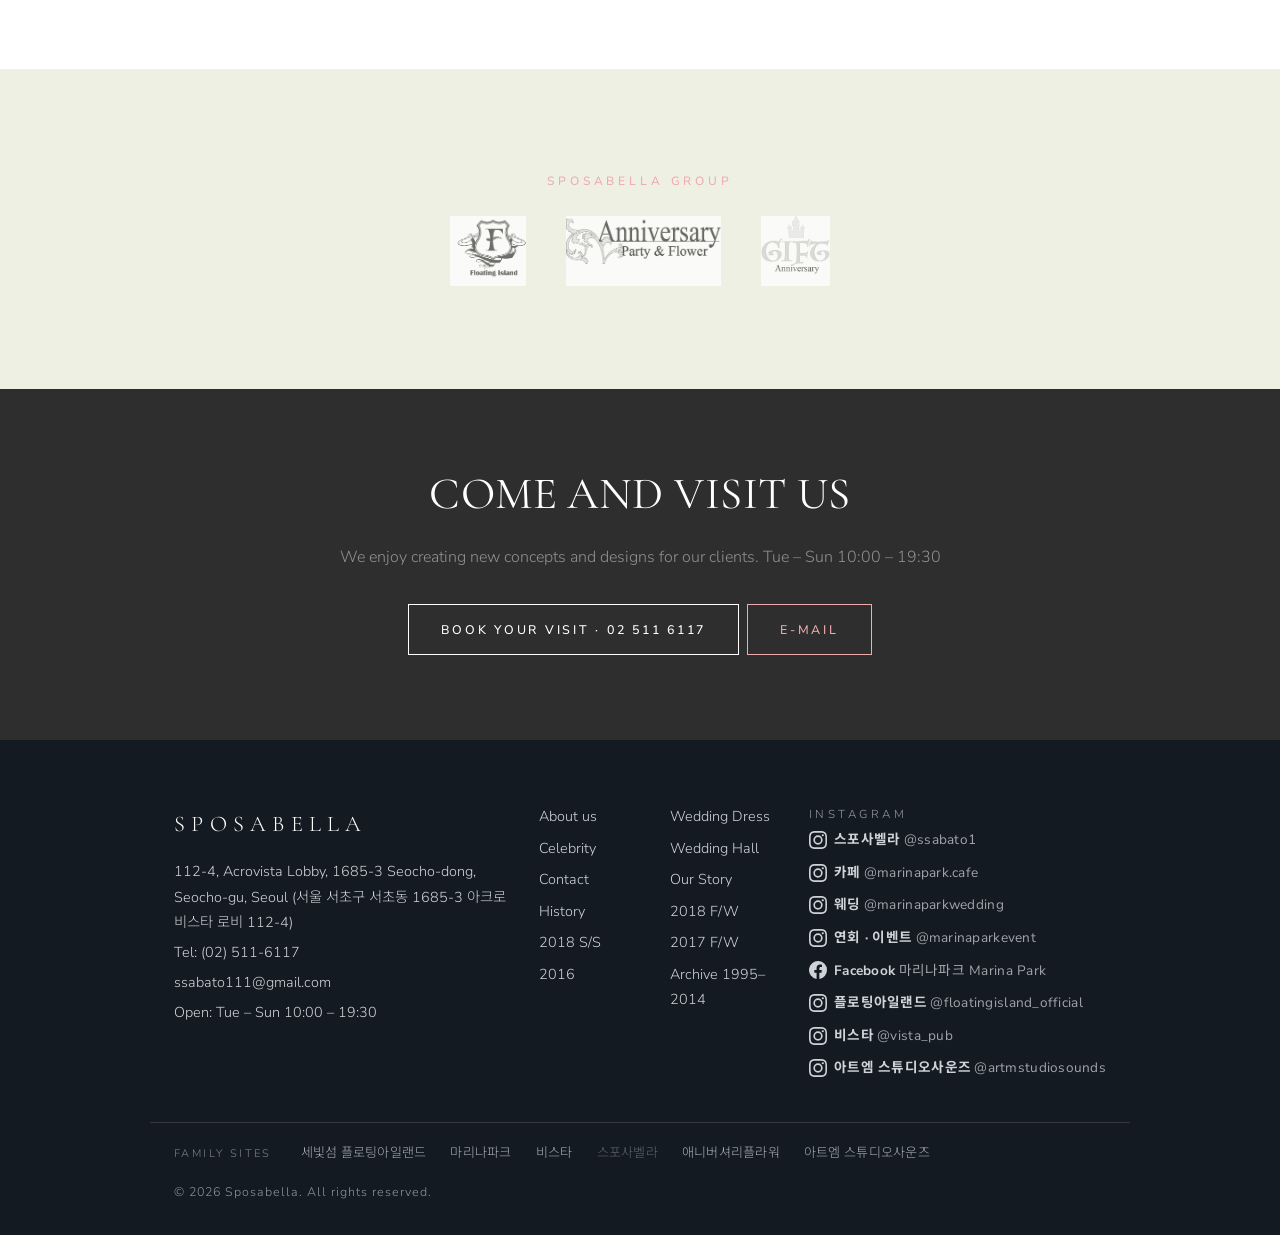
==== commit 4cb88bec: "Footer: Floating Island own accounts on floatingisland site; add Vista (@vista_pub) Co-Authored-By: " ====
--- a/index.html
+++ b/index.html
@@ -115,7 +115,7 @@
       <p>Open: Tue – Sun 10:00 – 19:30</p>
     </div>
     <div class="f-col f-links"><a href="about.html">About us</a><a href="wedding-dress.html">Wedding Dress</a><a href="celebrity.html">Celebrity</a><a href="wedding-hall.html">Wedding Hall</a><a href="contact.html">Contact</a><a href="about.html#story">Our Story</a><a href="about.html#history">History</a><a href="wedding-dress.html#c2018fw">2018 F/W</a><a href="wedding-dress.html#c2018ss">2018 S/S</a><a href="wedding-dress.html#c2017fw">2017 F/W</a><a href="wedding-dress.html#c2016">2016</a><a href="wedding-dress.html#archive">Archive 1995–2014</a></div>
-    <div class="f-col"><p class="f-social-title">Instagram</p><div class="f-social f-social-list"><a href="https://instagram.com/ssabato1" target="_blank" rel="noopener" aria-label="인스타그램 스포사벨라"><svg viewBox="0 0 24 24"><path d="M12 2.2c3.2 0 3.6 0 4.9.1 3.3.1 4.8 1.7 4.9 4.9.1 1.3.1 1.6.1 4.8s0 3.6-.1 4.8c-.1 3.2-1.7 4.8-4.9 4.9-1.3.1-1.6.1-4.9.1s-3.6 0-4.8-.1c-3.3-.1-4.8-1.7-4.9-4.9C2.2 15.6 2.2 15.2 2.2 12s0-3.6.1-4.8C2.4 3.9 4 2.4 7.2 2.3c1.2-.1 1.6-.1 4.8-.1zM12 0C8.7 0 8.3 0 7.1.1 2.7.3.3 2.7.1 7.1 0 8.3 0 8.7 0 12s0 3.7.1 4.9c.2 4.4 2.6 6.8 7 7 1.2.1 1.6.1 4.9.1s3.7 0 4.9-.1c4.4-.2 6.8-2.6 7-7 .1-1.2.1-1.6.1-4.9s0-3.7-.1-4.9c-.2-4.4-2.6-6.8-7-7C15.7 0 15.3 0 12 0zm0 5.8a6.2 6.2 0 1 0 0 12.4 6.2 6.2 0 0 0 0-12.4zM12 16a4 4 0 1 1 0-8 4 4 0 0 1 0 8zm6.4-11.8a1.4 1.4 0 1 0 0 2.9 1.4 1.4 0 0 0 0-2.9z"/></svg><span class="s-label"><b>스포사벨라</b> <span class="s-handle">@ssabato1</span></span></a><a href="https://www.instagram.com/marinapark.cafe" target="_blank" rel="noopener" aria-label="인스타그램 마리나파크 카페"><svg viewBox="0 0 24 24"><path d="M12 2.2c3.2 0 3.6 0 4.9.1 3.3.1 4.8 1.7 4.9 4.9.1 1.3.1 1.6.1 4.8s0 3.6-.1 4.8c-.1 3.2-1.7 4.8-4.9 4.9-1.3.1-1.6.1-4.9.1s-3.6 0-4.8-.1c-3.3-.1-4.8-1.7-4.9-4.9C2.2 15.6 2.2 15.2 2.2 12s0-3.6.1-4.8C2.4 3.9 4 2.4 7.2 2.3c1.2-.1 1.6-.1 4.8-.1zM12 0C8.7 0 8.3 0 7.1.1 2.7.3.3 2.7.1 7.1 0 8.3 0 8.7 0 12s0 3.7.1 4.9c.2 4.4 2.6 6.8 7 7 1.2.1 1.6.1 4.9.1s3.7 0 4.9-.1c4.4-.2 6.8-2.6 7-7 .1-1.2.1-1.6.1-4.9s0-3.7-.1-4.9c-.2-4.4-2.6-6.8-7-7C15.7 0 15.3 0 12 0zm0 5.8a6.2 6.2 0 1 0 0 12.4 6.2 6.2 0 0 0 0-12.4zM12 16a4 4 0 1 1 0-8 4 4 0 0 1 0 8zm6.4-11.8a1.4 1.4 0 1 0 0 2.9 1.4 1.4 0 0 0 0-2.9z"/></svg><span class="s-label"><b>카페</b> <span class="s-handle">@marinapark.cafe</span></span></a><a href="https://www.instagram.com/marinaparkwedding" target="_blank" rel="noopener" aria-label="인스타그램 마리나파크 웨딩"><svg viewBox="0 0 24 24"><path d="M12 2.2c3.2 0 3.6 0 4.9.1 3.3.1 4.8 1.7 4.9 4.9.1 1.3.1 1.6.1 4.8s0 3.6-.1 4.8c-.1 3.2-1.7 4.8-4.9 4.9-1.3.1-1.6.1-4.9.1s-3.6 0-4.8-.1c-3.3-.1-4.8-1.7-4.9-4.9C2.2 15.6 2.2 15.2 2.2 12s0-3.6.1-4.8C2.4 3.9 4 2.4 7.2 2.3c1.2-.1 1.6-.1 4.8-.1zM12 0C8.7 0 8.3 0 7.1.1 2.7.3.3 2.7.1 7.1 0 8.3 0 8.7 0 12s0 3.7.1 4.9c.2 4.4 2.6 6.8 7 7 1.2.1 1.6.1 4.9.1s3.7 0 4.9-.1c4.4-.2 6.8-2.6 7-7 .1-1.2.1-1.6.1-4.9s0-3.7-.1-4.9c-.2-4.4-2.6-6.8-7-7C15.7 0 15.3 0 12 0zm0 5.8a6.2 6.2 0 1 0 0 12.4 6.2 6.2 0 0 0 0-12.4zM12 16a4 4 0 1 1 0-8 4 4 0 0 1 0 8zm6.4-11.8a1.4 1.4 0 1 0 0 2.9 1.4 1.4 0 0 0 0-2.9z"/></svg><span class="s-label"><b>웨딩</b> <span class="s-handle">@marinaparkwedding</span></span></a><a href="https://www.instagram.com/marinaparkevent" target="_blank" rel="noopener" aria-label="인스타그램 마리나파크 이벤트"><svg viewBox="0 0 24 24"><path d="M12 2.2c3.2 0 3.6 0 4.9.1 3.3.1 4.8 1.7 4.9 4.9.1 1.3.1 1.6.1 4.8s0 3.6-.1 4.8c-.1 3.2-1.7 4.8-4.9 4.9-1.3.1-1.6.1-4.9.1s-3.6 0-4.8-.1c-3.3-.1-4.8-1.7-4.9-4.9C2.2 15.6 2.2 15.2 2.2 12s0-3.6.1-4.8C2.4 3.9 4 2.4 7.2 2.3c1.2-.1 1.6-.1 4.8-.1zM12 0C8.7 0 8.3 0 7.1.1 2.7.3.3 2.7.1 7.1 0 8.3 0 8.7 0 12s0 3.7.1 4.9c.2 4.4 2.6 6.8 7 7 1.2.1 1.6.1 4.9.1s3.7 0 4.9-.1c4.4-.2 6.8-2.6 7-7 .1-1.2.1-1.6.1-4.9s0-3.7-.1-4.9c-.2-4.4-2.6-6.8-7-7C15.7 0 15.3 0 12 0zm0 5.8a6.2 6.2 0 1 0 0 12.4 6.2 6.2 0 0 0 0-12.4zM12 16a4 4 0 1 1 0-8 4 4 0 0 1 0 8zm6.4-11.8a1.4 1.4 0 1 0 0 2.9 1.4 1.4 0 0 0 0-2.9z"/></svg><span class="s-label"><b>연회 · 이벤트</b> <span class="s-handle">@marinaparkevent</span></span></a><a href="https://www.facebook.com/marinaparkseoul" target="_blank" rel="noopener" aria-label="Facebook"><svg viewBox="0 0 24 24"><path d="M24 12a12 12 0 1 0-13.9 11.9v-8.4H7.1V12h3V9.4c0-3 1.8-4.7 4.5-4.7 1.3 0 2.7.2 2.7.2v3h-1.5c-1.5 0-2 .9-2 1.9V12h3.3l-.5 3.5h-2.8v8.4A12 12 0 0 0 24 12z"/></svg><span class="s-label"><b>Facebook</b> <span class="s-handle">마리나파크 Marina Park</span></span></a><a href="https://www.instagram.com/floatingisland_official" target="_blank" rel="noopener" aria-label="인스타그램 세빛섬 플로팅아일랜드"><svg viewBox="0 0 24 24"><path d="M12 2.2c3.2 0 3.6 0 4.9.1 3.3.1 4.8 1.7 4.9 4.9.1 1.3.1 1.6.1 4.8s0 3.6-.1 4.8c-.1 3.2-1.7 4.8-4.9 4.9-1.3.1-1.6.1-4.9.1s-3.6 0-4.8-.1c-3.3-.1-4.8-1.7-4.9-4.9C2.2 15.6 2.2 15.2 2.2 12s0-3.6.1-4.8C2.4 3.9 4 2.4 7.2 2.3c1.2-.1 1.6-.1 4.8-.1zM12 0C8.7 0 8.3 0 7.1.1 2.7.3.3 2.7.1 7.1 0 8.3 0 8.7 0 12s0 3.7.1 4.9c.2 4.4 2.6 6.8 7 7 1.2.1 1.6.1 4.9.1s3.7 0 4.9-.1c4.4-.2 6.8-2.6 7-7 .1-1.2.1-1.6.1-4.9s0-3.7-.1-4.9c-.2-4.4-2.6-6.8-7-7C15.7 0 15.3 0 12 0zm0 5.8a6.2 6.2 0 1 0 0 12.4 6.2 6.2 0 0 0 0-12.4zM12 16a4 4 0 1 1 0-8 4 4 0 0 1 0 8zm6.4-11.8a1.4 1.4 0 1 0 0 2.9 1.4 1.4 0 0 0 0-2.9z"/></svg><span class="s-label"><b>플로팅아일랜드</b> <span class="s-handle">@floatingisland_official</span></span></a><a href="https://www.instagram.com/artmstudiosounds" target="_blank" rel="noopener" aria-label="인스타그램 아트엠 스튜디오사운즈"><svg viewBox="0 0 24 24"><path d="M12 2.2c3.2 0 3.6 0 4.9.1 3.3.1 4.8 1.7 4.9 4.9.1 1.3.1 1.6.1 4.8s0 3.6-.1 4.8c-.1 3.2-1.7 4.8-4.9 4.9-1.3.1-1.6.1-4.9.1s-3.6 0-4.8-.1c-3.3-.1-4.8-1.7-4.9-4.9C2.2 15.6 2.2 15.2 2.2 12s0-3.6.1-4.8C2.4 3.9 4 2.4 7.2 2.3c1.2-.1 1.6-.1 4.8-.1zM12 0C8.7 0 8.3 0 7.1.1 2.7.3.3 2.7.1 7.1 0 8.3 0 8.7 0 12s0 3.7.1 4.9c.2 4.4 2.6 6.8 7 7 1.2.1 1.6.1 4.9.1s3.7 0 4.9-.1c4.4-.2 6.8-2.6 7-7 .1-1.2.1-1.6.1-4.9s0-3.7-.1-4.9c-.2-4.4-2.6-6.8-7-7C15.7 0 15.3 0 12 0zm0 5.8a6.2 6.2 0 1 0 0 12.4 6.2 6.2 0 0 0 0-12.4zM12 16a4 4 0 1 1 0-8 4 4 0 0 1 0 8zm6.4-11.8a1.4 1.4 0 1 0 0 2.9 1.4 1.4 0 0 0 0-2.9z"/></svg><span class="s-label"><b>아트엠 스튜디오사운즈</b> <span class="s-handle">@artmstudiosounds</span></span></a></div></div>
+    <div class="f-col"><p class="f-social-title">Instagram</p><div class="f-social f-social-list"><a href="https://instagram.com/ssabato1" target="_blank" rel="noopener" aria-label="인스타그램 스포사벨라"><svg viewBox="0 0 24 24"><path d="M12 2.2c3.2 0 3.6 0 4.9.1 3.3.1 4.8 1.7 4.9 4.9.1 1.3.1 1.6.1 4.8s0 3.6-.1 4.8c-.1 3.2-1.7 4.8-4.9 4.9-1.3.1-1.6.1-4.9.1s-3.6 0-4.8-.1c-3.3-.1-4.8-1.7-4.9-4.9C2.2 15.6 2.2 15.2 2.2 12s0-3.6.1-4.8C2.4 3.9 4 2.4 7.2 2.3c1.2-.1 1.6-.1 4.8-.1zM12 0C8.7 0 8.3 0 7.1.1 2.7.3.3 2.7.1 7.1 0 8.3 0 8.7 0 12s0 3.7.1 4.9c.2 4.4 2.6 6.8 7 7 1.2.1 1.6.1 4.9.1s3.7 0 4.9-.1c4.4-.2 6.8-2.6 7-7 .1-1.2.1-1.6.1-4.9s0-3.7-.1-4.9c-.2-4.4-2.6-6.8-7-7C15.7 0 15.3 0 12 0zm0 5.8a6.2 6.2 0 1 0 0 12.4 6.2 6.2 0 0 0 0-12.4zM12 16a4 4 0 1 1 0-8 4 4 0 0 1 0 8zm6.4-11.8a1.4 1.4 0 1 0 0 2.9 1.4 1.4 0 0 0 0-2.9z"/></svg><span class="s-label"><b>스포사벨라</b> <span class="s-handle">@ssabato1</span></span></a><a href="https://www.instagram.com/marinapark.cafe" target="_blank" rel="noopener" aria-label="인스타그램 마리나파크 카페"><svg viewBox="0 0 24 24"><path d="M12 2.2c3.2 0 3.6 0 4.9.1 3.3.1 4.8 1.7 4.9 4.9.1 1.3.1 1.6.1 4.8s0 3.6-.1 4.8c-.1 3.2-1.7 4.8-4.9 4.9-1.3.1-1.6.1-4.9.1s-3.6 0-4.8-.1c-3.3-.1-4.8-1.7-4.9-4.9C2.2 15.6 2.2 15.2 2.2 12s0-3.6.1-4.8C2.4 3.9 4 2.4 7.2 2.3c1.2-.1 1.6-.1 4.8-.1zM12 0C8.7 0 8.3 0 7.1.1 2.7.3.3 2.7.1 7.1 0 8.3 0 8.7 0 12s0 3.7.1 4.9c.2 4.4 2.6 6.8 7 7 1.2.1 1.6.1 4.9.1s3.7 0 4.9-.1c4.4-.2 6.8-2.6 7-7 .1-1.2.1-1.6.1-4.9s0-3.7-.1-4.9c-.2-4.4-2.6-6.8-7-7C15.7 0 15.3 0 12 0zm0 5.8a6.2 6.2 0 1 0 0 12.4 6.2 6.2 0 0 0 0-12.4zM12 16a4 4 0 1 1 0-8 4 4 0 0 1 0 8zm6.4-11.8a1.4 1.4 0 1 0 0 2.9 1.4 1.4 0 0 0 0-2.9z"/></svg><span class="s-label"><b>카페</b> <span class="s-handle">@marinapark.cafe</span></span></a><a href="https://www.instagram.com/marinaparkwedding" target="_blank" rel="noopener" aria-label="인스타그램 마리나파크 웨딩"><svg viewBox="0 0 24 24"><path d="M12 2.2c3.2 0 3.6 0 4.9.1 3.3.1 4.8 1.7 4.9 4.9.1 1.3.1 1.6.1 4.8s0 3.6-.1 4.8c-.1 3.2-1.7 4.8-4.9 4.9-1.3.1-1.6.1-4.9.1s-3.6 0-4.8-.1c-3.3-.1-4.8-1.7-4.9-4.9C2.2 15.6 2.2 15.2 2.2 12s0-3.6.1-4.8C2.4 3.9 4 2.4 7.2 2.3c1.2-.1 1.6-.1 4.8-.1zM12 0C8.7 0 8.3 0 7.1.1 2.7.3.3 2.7.1 7.1 0 8.3 0 8.7 0 12s0 3.7.1 4.9c.2 4.4 2.6 6.8 7 7 1.2.1 1.6.1 4.9.1s3.7 0 4.9-.1c4.4-.2 6.8-2.6 7-7 .1-1.2.1-1.6.1-4.9s0-3.7-.1-4.9c-.2-4.4-2.6-6.8-7-7C15.7 0 15.3 0 12 0zm0 5.8a6.2 6.2 0 1 0 0 12.4 6.2 6.2 0 0 0 0-12.4zM12 16a4 4 0 1 1 0-8 4 4 0 0 1 0 8zm6.4-11.8a1.4 1.4 0 1 0 0 2.9 1.4 1.4 0 0 0 0-2.9z"/></svg><span class="s-label"><b>웨딩</b> <span class="s-handle">@marinaparkwedding</span></span></a><a href="https://www.instagram.com/marinaparkevent" target="_blank" rel="noopener" aria-label="인스타그램 마리나파크 이벤트"><svg viewBox="0 0 24 24"><path d="M12 2.2c3.2 0 3.6 0 4.9.1 3.3.1 4.8 1.7 4.9 4.9.1 1.3.1 1.6.1 4.8s0 3.6-.1 4.8c-.1 3.2-1.7 4.8-4.9 4.9-1.3.1-1.6.1-4.9.1s-3.6 0-4.8-.1c-3.3-.1-4.8-1.7-4.9-4.9C2.2 15.6 2.2 15.2 2.2 12s0-3.6.1-4.8C2.4 3.9 4 2.4 7.2 2.3c1.2-.1 1.6-.1 4.8-.1zM12 0C8.7 0 8.3 0 7.1.1 2.7.3.3 2.7.1 7.1 0 8.3 0 8.7 0 12s0 3.7.1 4.9c.2 4.4 2.6 6.8 7 7 1.2.1 1.6.1 4.9.1s3.7 0 4.9-.1c4.4-.2 6.8-2.6 7-7 .1-1.2.1-1.6.1-4.9s0-3.7-.1-4.9c-.2-4.4-2.6-6.8-7-7C15.7 0 15.3 0 12 0zm0 5.8a6.2 6.2 0 1 0 0 12.4 6.2 6.2 0 0 0 0-12.4zM12 16a4 4 0 1 1 0-8 4 4 0 0 1 0 8zm6.4-11.8a1.4 1.4 0 1 0 0 2.9 1.4 1.4 0 0 0 0-2.9z"/></svg><span class="s-label"><b>연회 · 이벤트</b> <span class="s-handle">@marinaparkevent</span></span></a><a href="https://www.facebook.com/marinaparkseoul" target="_blank" rel="noopener" aria-label="Facebook"><svg viewBox="0 0 24 24"><path d="M24 12a12 12 0 1 0-13.9 11.9v-8.4H7.1V12h3V9.4c0-3 1.8-4.7 4.5-4.7 1.3 0 2.7.2 2.7.2v3h-1.5c-1.5 0-2 .9-2 1.9V12h3.3l-.5 3.5h-2.8v8.4A12 12 0 0 0 24 12z"/></svg><span class="s-label"><b>Facebook</b> <span class="s-handle">마리나파크 Marina Park</span></span></a><a href="https://www.instagram.com/floatingisland_official" target="_blank" rel="noopener" aria-label="인스타그램 세빛섬 플로팅아일랜드"><svg viewBox="0 0 24 24"><path d="M12 2.2c3.2 0 3.6 0 4.9.1 3.3.1 4.8 1.7 4.9 4.9.1 1.3.1 1.6.1 4.8s0 3.6-.1 4.8c-.1 3.2-1.7 4.8-4.9 4.9-1.3.1-1.6.1-4.9.1s-3.6 0-4.8-.1c-3.3-.1-4.8-1.7-4.9-4.9C2.2 15.6 2.2 15.2 2.2 12s0-3.6.1-4.8C2.4 3.9 4 2.4 7.2 2.3c1.2-.1 1.6-.1 4.8-.1zM12 0C8.7 0 8.3 0 7.1.1 2.7.3.3 2.7.1 7.1 0 8.3 0 8.7 0 12s0 3.7.1 4.9c.2 4.4 2.6 6.8 7 7 1.2.1 1.6.1 4.9.1s3.7 0 4.9-.1c4.4-.2 6.8-2.6 7-7 .1-1.2.1-1.6.1-4.9s0-3.7-.1-4.9c-.2-4.4-2.6-6.8-7-7C15.7 0 15.3 0 12 0zm0 5.8a6.2 6.2 0 1 0 0 12.4 6.2 6.2 0 0 0 0-12.4zM12 16a4 4 0 1 1 0-8 4 4 0 0 1 0 8zm6.4-11.8a1.4 1.4 0 1 0 0 2.9 1.4 1.4 0 0 0 0-2.9z"/></svg><span class="s-label"><b>플로팅아일랜드</b> <span class="s-handle">@floatingisland_official</span></span></a><a href="https://www.instagram.com/vista_pub" target="_blank" rel="noopener" aria-label="인스타그램 비스타"><svg viewBox="0 0 24 24"><path d="M12 2.2c3.2 0 3.6 0 4.9.1 3.3.1 4.8 1.7 4.9 4.9.1 1.3.1 1.6.1 4.8s0 3.6-.1 4.8c-.1 3.2-1.7 4.8-4.9 4.9-1.3.1-1.6.1-4.9.1s-3.6 0-4.8-.1c-3.3-.1-4.8-1.7-4.9-4.9C2.2 15.6 2.2 15.2 2.2 12s0-3.6.1-4.8C2.4 3.9 4 2.4 7.2 2.3c1.2-.1 1.6-.1 4.8-.1zM12 0C8.7 0 8.3 0 7.1.1 2.7.3.3 2.7.1 7.1 0 8.3 0 8.7 0 12s0 3.7.1 4.9c.2 4.4 2.6 6.8 7 7 1.2.1 1.6.1 4.9.1s3.7 0 4.9-.1c4.4-.2 6.8-2.6 7-7 .1-1.2.1-1.6.1-4.9s0-3.7-.1-4.9c-.2-4.4-2.6-6.8-7-7C15.7 0 15.3 0 12 0zm0 5.8a6.2 6.2 0 1 0 0 12.4 6.2 6.2 0 0 0 0-12.4zM12 16a4 4 0 1 1 0-8 4 4 0 0 1 0 8zm6.4-11.8a1.4 1.4 0 1 0 0 2.9 1.4 1.4 0 0 0 0-2.9z"/></svg><span class="s-label"><b>비스타</b> <span class="s-handle">@vista_pub</span></span></a><a href="https://www.instagram.com/artmstudiosounds" target="_blank" rel="noopener" aria-label="인스타그램 아트엠 스튜디오사운즈"><svg viewBox="0 0 24 24"><path d="M12 2.2c3.2 0 3.6 0 4.9.1 3.3.1 4.8 1.7 4.9 4.9.1 1.3.1 1.6.1 4.8s0 3.6-.1 4.8c-.1 3.2-1.7 4.8-4.9 4.9-1.3.1-1.6.1-4.9.1s-3.6 0-4.8-.1c-3.3-.1-4.8-1.7-4.9-4.9C2.2 15.6 2.2 15.2 2.2 12s0-3.6.1-4.8C2.4 3.9 4 2.4 7.2 2.3c1.2-.1 1.6-.1 4.8-.1zM12 0C8.7 0 8.3 0 7.1.1 2.7.3.3 2.7.1 7.1 0 8.3 0 8.7 0 12s0 3.7.1 4.9c.2 4.4 2.6 6.8 7 7 1.2.1 1.6.1 4.9.1s3.7 0 4.9-.1c4.4-.2 6.8-2.6 7-7 .1-1.2.1-1.6.1-4.9s0-3.7-.1-4.9c-.2-4.4-2.6-6.8-7-7C15.7 0 15.3 0 12 0zm0 5.8a6.2 6.2 0 1 0 0 12.4 6.2 6.2 0 0 0 0-12.4zM12 16a4 4 0 1 1 0-8 4 4 0 0 1 0 8zm6.4-11.8a1.4 1.4 0 1 0 0 2.9 1.4 1.4 0 0 0 0-2.9z"/></svg><span class="s-label"><b>아트엠 스튜디오사운즈</b> <span class="s-handle">@artmstudiosounds</span></span></a></div></div>
   </div>
   <div class="wrap family-sites"><span class="fs-label">Family Sites</span><a href="https://floatingisland.co.kr" target="_blank" rel="noopener">세빛섬 플로팅아일랜드</a> <a href="https://marinapark.co.kr" target="_blank" rel="noopener">마리나파크</a> <a href="https://vistapub.co.kr" target="_blank" rel="noopener">비스타</a> <span class="current">스포사벨라</span> <a href="https://anniversaryflower.co.kr" target="_blank" rel="noopener">애니버셔리플라워</a> <a href="https://artmstudiosounds.com" target="_blank" rel="noopener">아트엠 스튜디오사운즈</a></div>
   <div class="wrap copyright">© 2026 Sposabella. All rights reserved.</div>
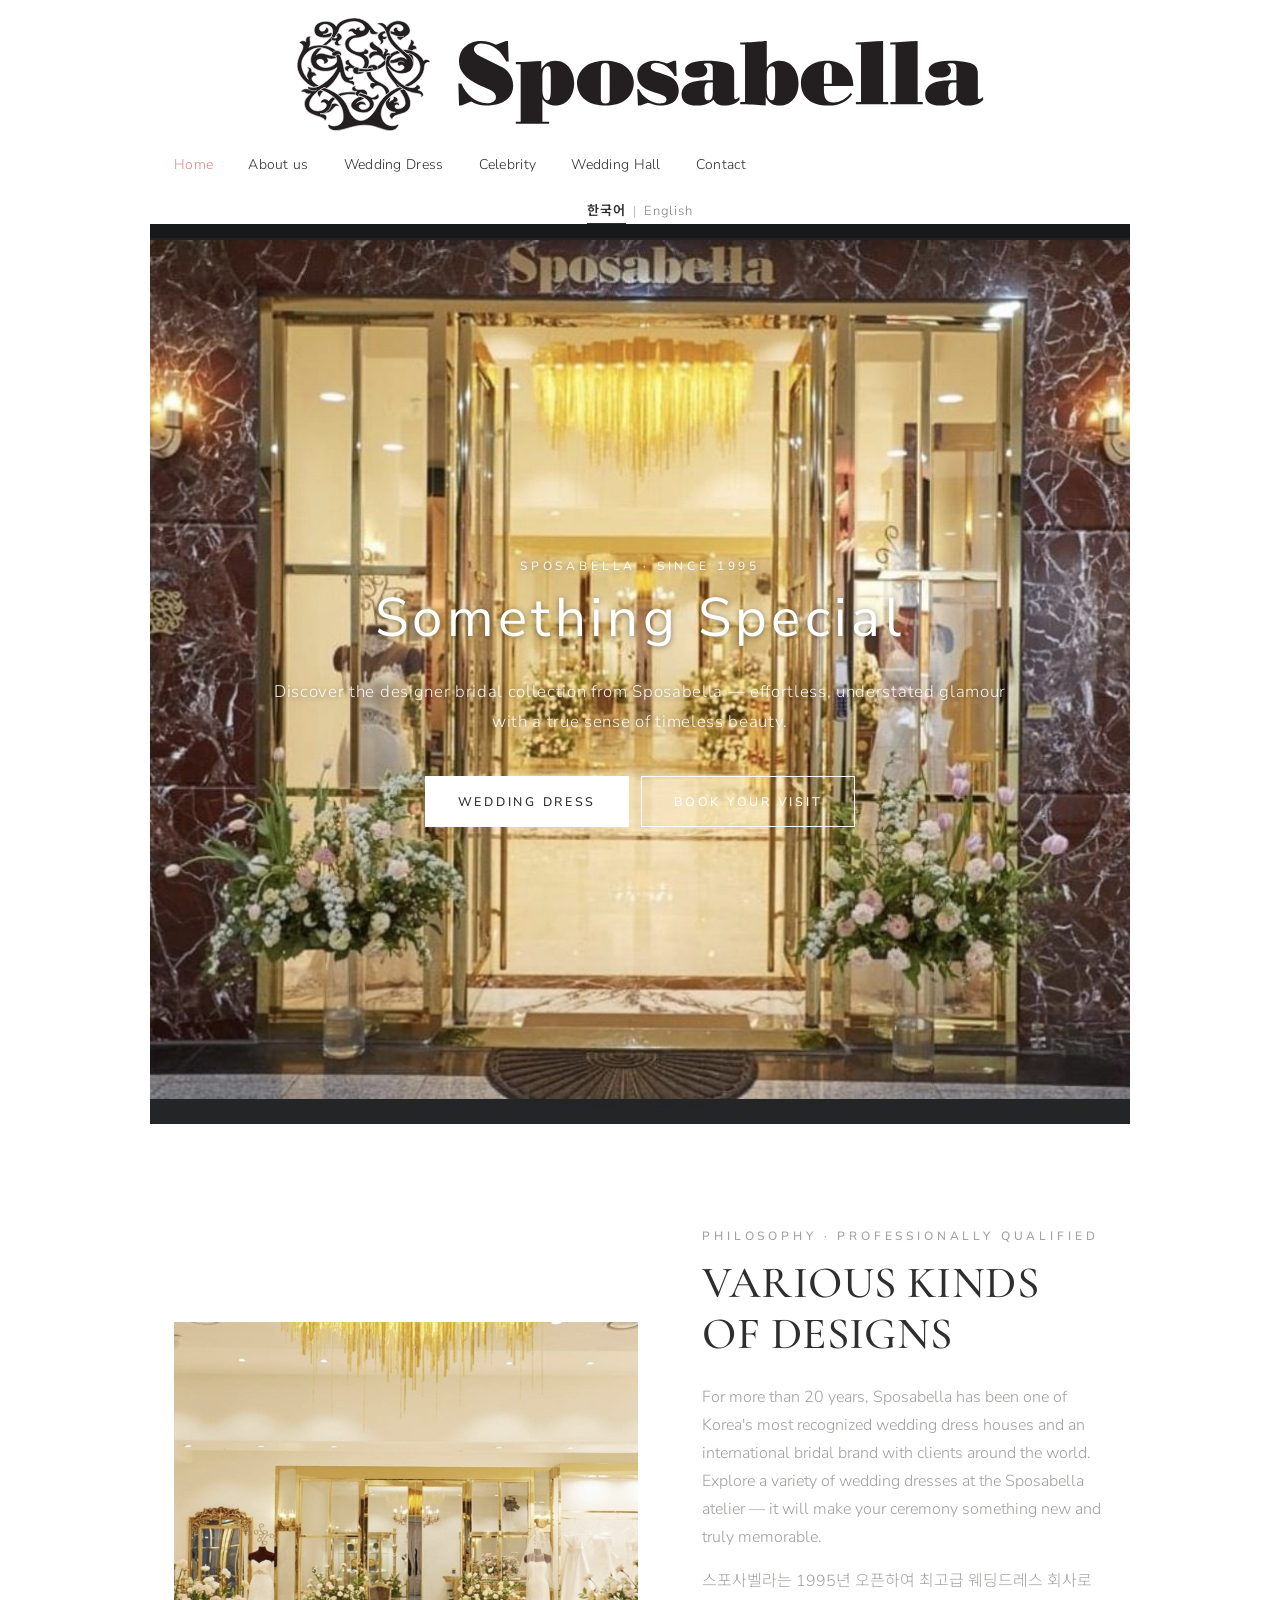
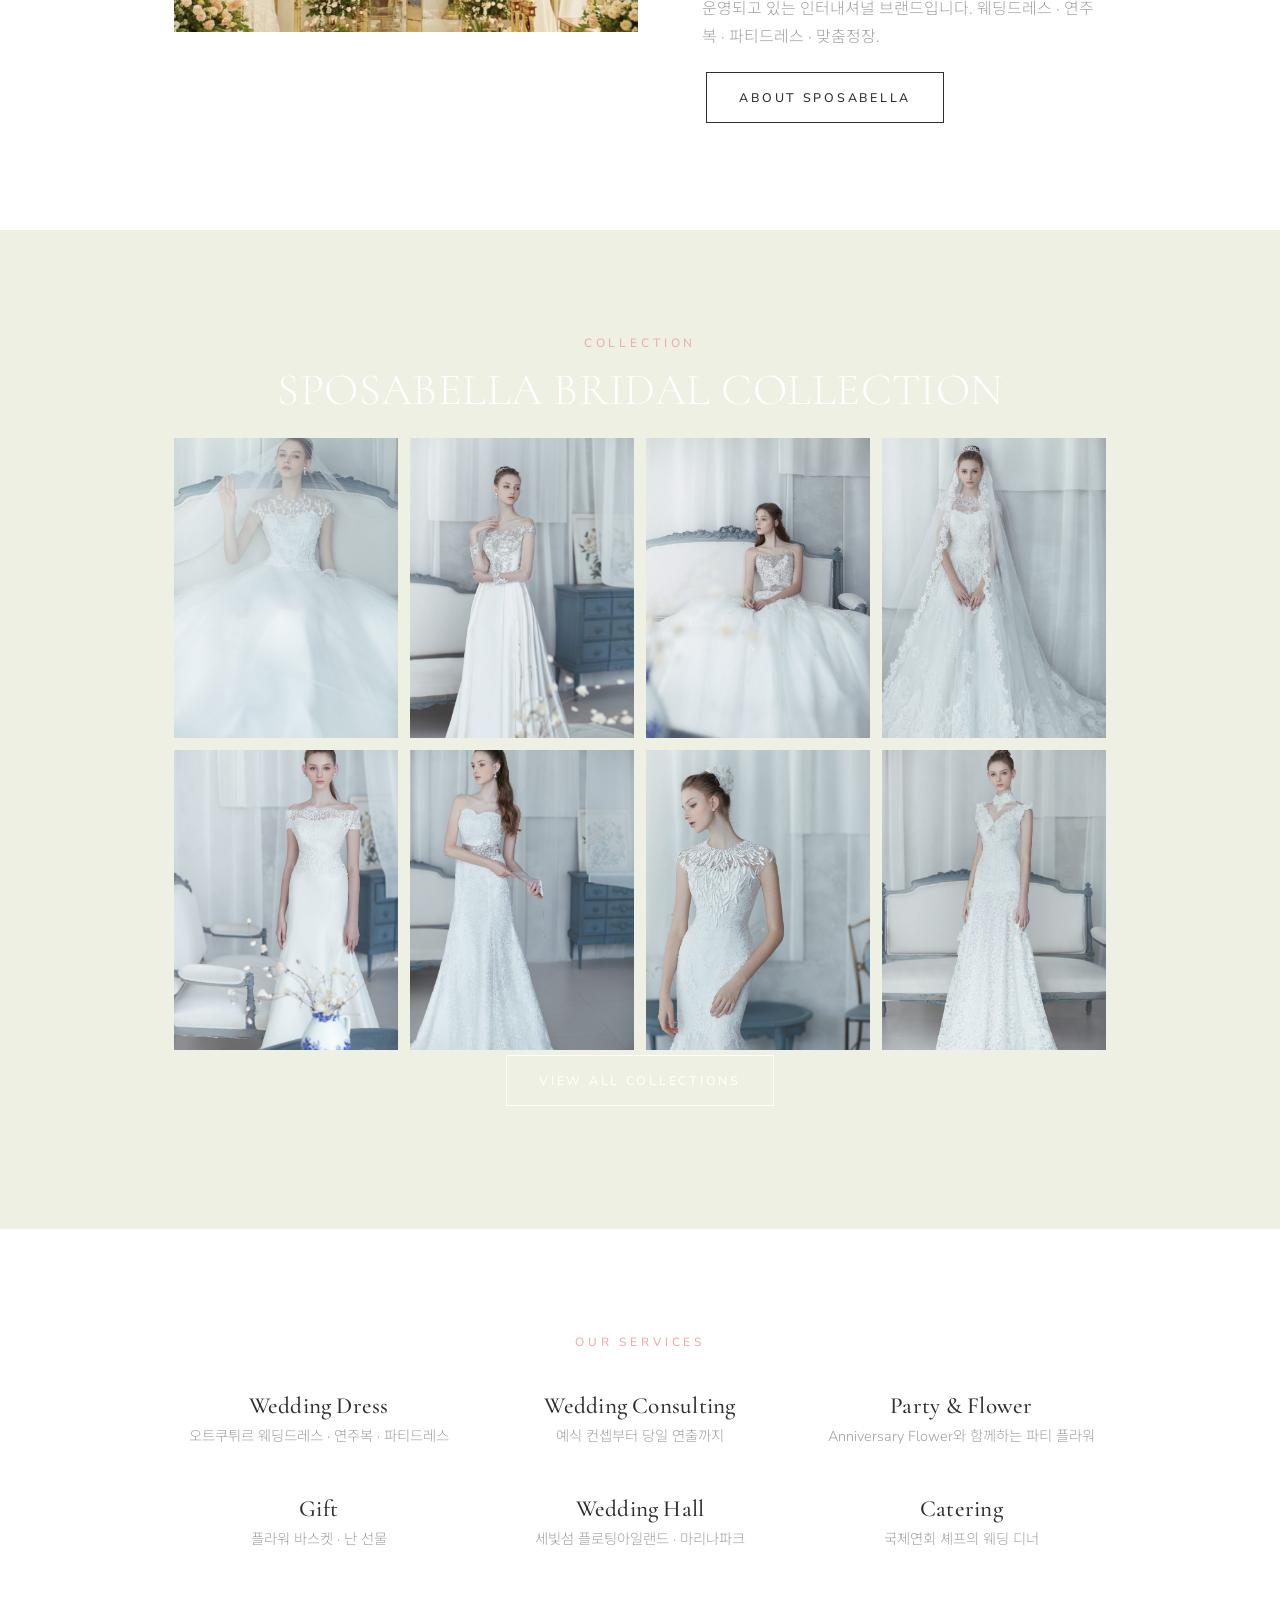
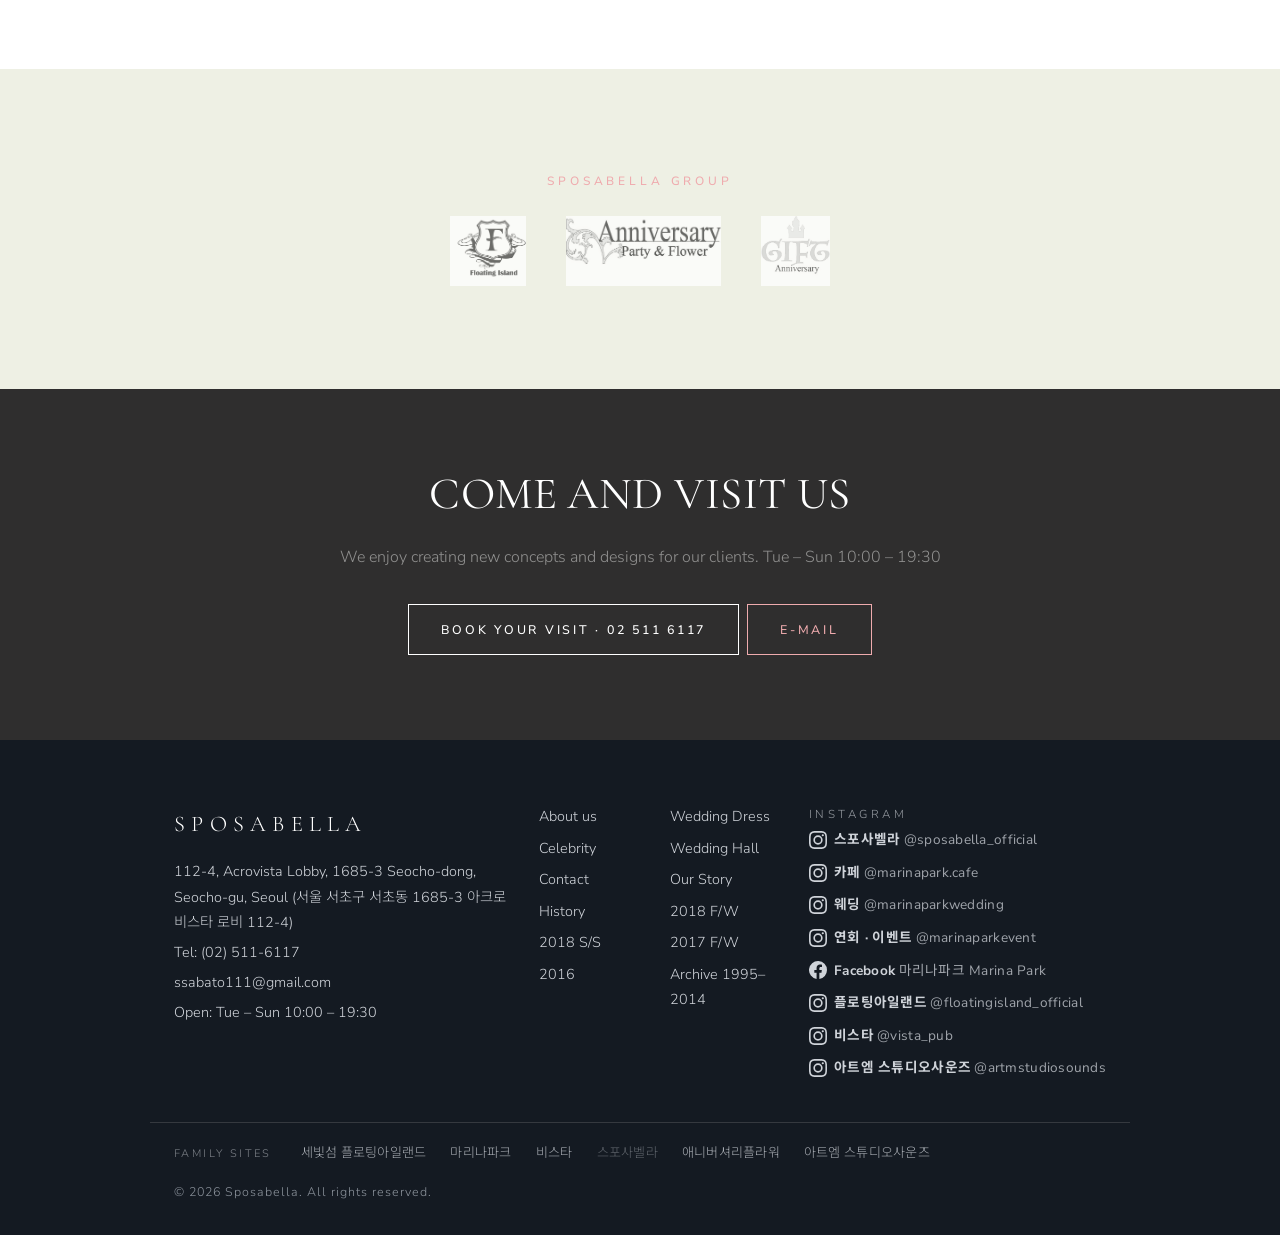
==== commit 6e80c15f: "Footer: Sposabella main Instagram @sposabella_official Co-Authored-By: Claude Opus 5.5 <noreply@anth" ====
--- a/index.html
+++ b/index.html
@@ -115,7 +115,7 @@
       <p>Open: Tue – Sun 10:00 – 19:30</p>
     </div>
     <div class="f-col f-links"><a href="about.html">About us</a><a href="wedding-dress.html">Wedding Dress</a><a href="celebrity.html">Celebrity</a><a href="wedding-hall.html">Wedding Hall</a><a href="contact.html">Contact</a><a href="about.html#story">Our Story</a><a href="about.html#history">History</a><a href="wedding-dress.html#c2018fw">2018 F/W</a><a href="wedding-dress.html#c2018ss">2018 S/S</a><a href="wedding-dress.html#c2017fw">2017 F/W</a><a href="wedding-dress.html#c2016">2016</a><a href="wedding-dress.html#archive">Archive 1995–2014</a></div>
-    <div class="f-col"><p class="f-social-title">Instagram</p><div class="f-social f-social-list"><a href="https://instagram.com/ssabato1" target="_blank" rel="noopener" aria-label="인스타그램 스포사벨라"><svg viewBox="0 0 24 24"><path d="M12 2.2c3.2 0 3.6 0 4.9.1 3.3.1 4.8 1.7 4.9 4.9.1 1.3.1 1.6.1 4.8s0 3.6-.1 4.8c-.1 3.2-1.7 4.8-4.9 4.9-1.3.1-1.6.1-4.9.1s-3.6 0-4.8-.1c-3.3-.1-4.8-1.7-4.9-4.9C2.2 15.6 2.2 15.2 2.2 12s0-3.6.1-4.8C2.4 3.9 4 2.4 7.2 2.3c1.2-.1 1.6-.1 4.8-.1zM12 0C8.7 0 8.3 0 7.1.1 2.7.3.3 2.7.1 7.1 0 8.3 0 8.7 0 12s0 3.7.1 4.9c.2 4.4 2.6 6.8 7 7 1.2.1 1.6.1 4.9.1s3.7 0 4.9-.1c4.4-.2 6.8-2.6 7-7 .1-1.2.1-1.6.1-4.9s0-3.7-.1-4.9c-.2-4.4-2.6-6.8-7-7C15.7 0 15.3 0 12 0zm0 5.8a6.2 6.2 0 1 0 0 12.4 6.2 6.2 0 0 0 0-12.4zM12 16a4 4 0 1 1 0-8 4 4 0 0 1 0 8zm6.4-11.8a1.4 1.4 0 1 0 0 2.9 1.4 1.4 0 0 0 0-2.9z"/></svg><span class="s-label"><b>스포사벨라</b> <span class="s-handle">@ssabato1</span></span></a><a href="https://www.instagram.com/marinapark.cafe" target="_blank" rel="noopener" aria-label="인스타그램 마리나파크 카페"><svg viewBox="0 0 24 24"><path d="M12 2.2c3.2 0 3.6 0 4.9.1 3.3.1 4.8 1.7 4.9 4.9.1 1.3.1 1.6.1 4.8s0 3.6-.1 4.8c-.1 3.2-1.7 4.8-4.9 4.9-1.3.1-1.6.1-4.9.1s-3.6 0-4.8-.1c-3.3-.1-4.8-1.7-4.9-4.9C2.2 15.6 2.2 15.2 2.2 12s0-3.6.1-4.8C2.4 3.9 4 2.4 7.2 2.3c1.2-.1 1.6-.1 4.8-.1zM12 0C8.7 0 8.3 0 7.1.1 2.7.3.3 2.7.1 7.1 0 8.3 0 8.7 0 12s0 3.7.1 4.9c.2 4.4 2.6 6.8 7 7 1.2.1 1.6.1 4.9.1s3.7 0 4.9-.1c4.4-.2 6.8-2.6 7-7 .1-1.2.1-1.6.1-4.9s0-3.7-.1-4.9c-.2-4.4-2.6-6.8-7-7C15.7 0 15.3 0 12 0zm0 5.8a6.2 6.2 0 1 0 0 12.4 6.2 6.2 0 0 0 0-12.4zM12 16a4 4 0 1 1 0-8 4 4 0 0 1 0 8zm6.4-11.8a1.4 1.4 0 1 0 0 2.9 1.4 1.4 0 0 0 0-2.9z"/></svg><span class="s-label"><b>카페</b> <span class="s-handle">@marinapark.cafe</span></span></a><a href="https://www.instagram.com/marinaparkwedding" target="_blank" rel="noopener" aria-label="인스타그램 마리나파크 웨딩"><svg viewBox="0 0 24 24"><path d="M12 2.2c3.2 0 3.6 0 4.9.1 3.3.1 4.8 1.7 4.9 4.9.1 1.3.1 1.6.1 4.8s0 3.6-.1 4.8c-.1 3.2-1.7 4.8-4.9 4.9-1.3.1-1.6.1-4.9.1s-3.6 0-4.8-.1c-3.3-.1-4.8-1.7-4.9-4.9C2.2 15.6 2.2 15.2 2.2 12s0-3.6.1-4.8C2.4 3.9 4 2.4 7.2 2.3c1.2-.1 1.6-.1 4.8-.1zM12 0C8.7 0 8.3 0 7.1.1 2.7.3.3 2.7.1 7.1 0 8.3 0 8.7 0 12s0 3.7.1 4.9c.2 4.4 2.6 6.8 7 7 1.2.1 1.6.1 4.9.1s3.7 0 4.9-.1c4.4-.2 6.8-2.6 7-7 .1-1.2.1-1.6.1-4.9s0-3.7-.1-4.9c-.2-4.4-2.6-6.8-7-7C15.7 0 15.3 0 12 0zm0 5.8a6.2 6.2 0 1 0 0 12.4 6.2 6.2 0 0 0 0-12.4zM12 16a4 4 0 1 1 0-8 4 4 0 0 1 0 8zm6.4-11.8a1.4 1.4 0 1 0 0 2.9 1.4 1.4 0 0 0 0-2.9z"/></svg><span class="s-label"><b>웨딩</b> <span class="s-handle">@marinaparkwedding</span></span></a><a href="https://www.instagram.com/marinaparkevent" target="_blank" rel="noopener" aria-label="인스타그램 마리나파크 이벤트"><svg viewBox="0 0 24 24"><path d="M12 2.2c3.2 0 3.6 0 4.9.1 3.3.1 4.8 1.7 4.9 4.9.1 1.3.1 1.6.1 4.8s0 3.6-.1 4.8c-.1 3.2-1.7 4.8-4.9 4.9-1.3.1-1.6.1-4.9.1s-3.6 0-4.8-.1c-3.3-.1-4.8-1.7-4.9-4.9C2.2 15.6 2.2 15.2 2.2 12s0-3.6.1-4.8C2.4 3.9 4 2.4 7.2 2.3c1.2-.1 1.6-.1 4.8-.1zM12 0C8.7 0 8.3 0 7.1.1 2.7.3.3 2.7.1 7.1 0 8.3 0 8.7 0 12s0 3.7.1 4.9c.2 4.4 2.6 6.8 7 7 1.2.1 1.6.1 4.9.1s3.7 0 4.9-.1c4.4-.2 6.8-2.6 7-7 .1-1.2.1-1.6.1-4.9s0-3.7-.1-4.9c-.2-4.4-2.6-6.8-7-7C15.7 0 15.3 0 12 0zm0 5.8a6.2 6.2 0 1 0 0 12.4 6.2 6.2 0 0 0 0-12.4zM12 16a4 4 0 1 1 0-8 4 4 0 0 1 0 8zm6.4-11.8a1.4 1.4 0 1 0 0 2.9 1.4 1.4 0 0 0 0-2.9z"/></svg><span class="s-label"><b>연회 · 이벤트</b> <span class="s-handle">@marinaparkevent</span></span></a><a href="https://www.facebook.com/marinaparkseoul" target="_blank" rel="noopener" aria-label="Facebook"><svg viewBox="0 0 24 24"><path d="M24 12a12 12 0 1 0-13.9 11.9v-8.4H7.1V12h3V9.4c0-3 1.8-4.7 4.5-4.7 1.3 0 2.7.2 2.7.2v3h-1.5c-1.5 0-2 .9-2 1.9V12h3.3l-.5 3.5h-2.8v8.4A12 12 0 0 0 24 12z"/></svg><span class="s-label"><b>Facebook</b> <span class="s-handle">마리나파크 Marina Park</span></span></a><a href="https://www.instagram.com/floatingisland_official" target="_blank" rel="noopener" aria-label="인스타그램 세빛섬 플로팅아일랜드"><svg viewBox="0 0 24 24"><path d="M12 2.2c3.2 0 3.6 0 4.9.1 3.3.1 4.8 1.7 4.9 4.9.1 1.3.1 1.6.1 4.8s0 3.6-.1 4.8c-.1 3.2-1.7 4.8-4.9 4.9-1.3.1-1.6.1-4.9.1s-3.6 0-4.8-.1c-3.3-.1-4.8-1.7-4.9-4.9C2.2 15.6 2.2 15.2 2.2 12s0-3.6.1-4.8C2.4 3.9 4 2.4 7.2 2.3c1.2-.1 1.6-.1 4.8-.1zM12 0C8.7 0 8.3 0 7.1.1 2.7.3.3 2.7.1 7.1 0 8.3 0 8.7 0 12s0 3.7.1 4.9c.2 4.4 2.6 6.8 7 7 1.2.1 1.6.1 4.9.1s3.7 0 4.9-.1c4.4-.2 6.8-2.6 7-7 .1-1.2.1-1.6.1-4.9s0-3.7-.1-4.9c-.2-4.4-2.6-6.8-7-7C15.7 0 15.3 0 12 0zm0 5.8a6.2 6.2 0 1 0 0 12.4 6.2 6.2 0 0 0 0-12.4zM12 16a4 4 0 1 1 0-8 4 4 0 0 1 0 8zm6.4-11.8a1.4 1.4 0 1 0 0 2.9 1.4 1.4 0 0 0 0-2.9z"/></svg><span class="s-label"><b>플로팅아일랜드</b> <span class="s-handle">@floatingisland_official</span></span></a><a href="https://www.instagram.com/vista_pub" target="_blank" rel="noopener" aria-label="인스타그램 비스타"><svg viewBox="0 0 24 24"><path d="M12 2.2c3.2 0 3.6 0 4.9.1 3.3.1 4.8 1.7 4.9 4.9.1 1.3.1 1.6.1 4.8s0 3.6-.1 4.8c-.1 3.2-1.7 4.8-4.9 4.9-1.3.1-1.6.1-4.9.1s-3.6 0-4.8-.1c-3.3-.1-4.8-1.7-4.9-4.9C2.2 15.6 2.2 15.2 2.2 12s0-3.6.1-4.8C2.4 3.9 4 2.4 7.2 2.3c1.2-.1 1.6-.1 4.8-.1zM12 0C8.7 0 8.3 0 7.1.1 2.7.3.3 2.7.1 7.1 0 8.3 0 8.7 0 12s0 3.7.1 4.9c.2 4.4 2.6 6.8 7 7 1.2.1 1.6.1 4.9.1s3.7 0 4.9-.1c4.4-.2 6.8-2.6 7-7 .1-1.2.1-1.6.1-4.9s0-3.7-.1-4.9c-.2-4.4-2.6-6.8-7-7C15.7 0 15.3 0 12 0zm0 5.8a6.2 6.2 0 1 0 0 12.4 6.2 6.2 0 0 0 0-12.4zM12 16a4 4 0 1 1 0-8 4 4 0 0 1 0 8zm6.4-11.8a1.4 1.4 0 1 0 0 2.9 1.4 1.4 0 0 0 0-2.9z"/></svg><span class="s-label"><b>비스타</b> <span class="s-handle">@vista_pub</span></span></a><a href="https://www.instagram.com/artmstudiosounds" target="_blank" rel="noopener" aria-label="인스타그램 아트엠 스튜디오사운즈"><svg viewBox="0 0 24 24"><path d="M12 2.2c3.2 0 3.6 0 4.9.1 3.3.1 4.8 1.7 4.9 4.9.1 1.3.1 1.6.1 4.8s0 3.6-.1 4.8c-.1 3.2-1.7 4.8-4.9 4.9-1.3.1-1.6.1-4.9.1s-3.6 0-4.8-.1c-3.3-.1-4.8-1.7-4.9-4.9C2.2 15.6 2.2 15.2 2.2 12s0-3.6.1-4.8C2.4 3.9 4 2.4 7.2 2.3c1.2-.1 1.6-.1 4.8-.1zM12 0C8.7 0 8.3 0 7.1.1 2.7.3.3 2.7.1 7.1 0 8.3 0 8.7 0 12s0 3.7.1 4.9c.2 4.4 2.6 6.8 7 7 1.2.1 1.6.1 4.9.1s3.7 0 4.9-.1c4.4-.2 6.8-2.6 7-7 .1-1.2.1-1.6.1-4.9s0-3.7-.1-4.9c-.2-4.4-2.6-6.8-7-7C15.7 0 15.3 0 12 0zm0 5.8a6.2 6.2 0 1 0 0 12.4 6.2 6.2 0 0 0 0-12.4zM12 16a4 4 0 1 1 0-8 4 4 0 0 1 0 8zm6.4-11.8a1.4 1.4 0 1 0 0 2.9 1.4 1.4 0 0 0 0-2.9z"/></svg><span class="s-label"><b>아트엠 스튜디오사운즈</b> <span class="s-handle">@artmstudiosounds</span></span></a></div></div>
+    <div class="f-col"><p class="f-social-title">Instagram</p><div class="f-social f-social-list"><a href="https://www.instagram.com/sposabella_official" target="_blank" rel="noopener" aria-label="인스타그램 스포사벨라 공식"><svg viewBox="0 0 24 24"><path d="M12 2.2c3.2 0 3.6 0 4.9.1 3.3.1 4.8 1.7 4.9 4.9.1 1.3.1 1.6.1 4.8s0 3.6-.1 4.8c-.1 3.2-1.7 4.8-4.9 4.9-1.3.1-1.6.1-4.9.1s-3.6 0-4.8-.1c-3.3-.1-4.8-1.7-4.9-4.9C2.2 15.6 2.2 15.2 2.2 12s0-3.6.1-4.8C2.4 3.9 4 2.4 7.2 2.3c1.2-.1 1.6-.1 4.8-.1zM12 0C8.7 0 8.3 0 7.1.1 2.7.3.3 2.7.1 7.1 0 8.3 0 8.7 0 12s0 3.7.1 4.9c.2 4.4 2.6 6.8 7 7 1.2.1 1.6.1 4.9.1s3.7 0 4.9-.1c4.4-.2 6.8-2.6 7-7 .1-1.2.1-1.6.1-4.9s0-3.7-.1-4.9c-.2-4.4-2.6-6.8-7-7C15.7 0 15.3 0 12 0zm0 5.8a6.2 6.2 0 1 0 0 12.4 6.2 6.2 0 0 0 0-12.4zM12 16a4 4 0 1 1 0-8 4 4 0 0 1 0 8zm6.4-11.8a1.4 1.4 0 1 0 0 2.9 1.4 1.4 0 0 0 0-2.9z"/></svg><span class="s-label"><b>스포사벨라</b> <span class="s-handle">@sposabella_official</span></span></a><a href="https://www.instagram.com/marinapark.cafe" target="_blank" rel="noopener" aria-label="인스타그램 마리나파크 카페"><svg viewBox="0 0 24 24"><path d="M12 2.2c3.2 0 3.6 0 4.9.1 3.3.1 4.8 1.7 4.9 4.9.1 1.3.1 1.6.1 4.8s0 3.6-.1 4.8c-.1 3.2-1.7 4.8-4.9 4.9-1.3.1-1.6.1-4.9.1s-3.6 0-4.8-.1c-3.3-.1-4.8-1.7-4.9-4.9C2.2 15.6 2.2 15.2 2.2 12s0-3.6.1-4.8C2.4 3.9 4 2.4 7.2 2.3c1.2-.1 1.6-.1 4.8-.1zM12 0C8.7 0 8.3 0 7.1.1 2.7.3.3 2.7.1 7.1 0 8.3 0 8.7 0 12s0 3.7.1 4.9c.2 4.4 2.6 6.8 7 7 1.2.1 1.6.1 4.9.1s3.7 0 4.9-.1c4.4-.2 6.8-2.6 7-7 .1-1.2.1-1.6.1-4.9s0-3.7-.1-4.9c-.2-4.4-2.6-6.8-7-7C15.7 0 15.3 0 12 0zm0 5.8a6.2 6.2 0 1 0 0 12.4 6.2 6.2 0 0 0 0-12.4zM12 16a4 4 0 1 1 0-8 4 4 0 0 1 0 8zm6.4-11.8a1.4 1.4 0 1 0 0 2.9 1.4 1.4 0 0 0 0-2.9z"/></svg><span class="s-label"><b>카페</b> <span class="s-handle">@marinapark.cafe</span></span></a><a href="https://www.instagram.com/marinaparkwedding" target="_blank" rel="noopener" aria-label="인스타그램 마리나파크 웨딩"><svg viewBox="0 0 24 24"><path d="M12 2.2c3.2 0 3.6 0 4.9.1 3.3.1 4.8 1.7 4.9 4.9.1 1.3.1 1.6.1 4.8s0 3.6-.1 4.8c-.1 3.2-1.7 4.8-4.9 4.9-1.3.1-1.6.1-4.9.1s-3.6 0-4.8-.1c-3.3-.1-4.8-1.7-4.9-4.9C2.2 15.6 2.2 15.2 2.2 12s0-3.6.1-4.8C2.4 3.9 4 2.4 7.2 2.3c1.2-.1 1.6-.1 4.8-.1zM12 0C8.7 0 8.3 0 7.1.1 2.7.3.3 2.7.1 7.1 0 8.3 0 8.7 0 12s0 3.7.1 4.9c.2 4.4 2.6 6.8 7 7 1.2.1 1.6.1 4.9.1s3.7 0 4.9-.1c4.4-.2 6.8-2.6 7-7 .1-1.2.1-1.6.1-4.9s0-3.7-.1-4.9c-.2-4.4-2.6-6.8-7-7C15.7 0 15.3 0 12 0zm0 5.8a6.2 6.2 0 1 0 0 12.4 6.2 6.2 0 0 0 0-12.4zM12 16a4 4 0 1 1 0-8 4 4 0 0 1 0 8zm6.4-11.8a1.4 1.4 0 1 0 0 2.9 1.4 1.4 0 0 0 0-2.9z"/></svg><span class="s-label"><b>웨딩</b> <span class="s-handle">@marinaparkwedding</span></span></a><a href="https://www.instagram.com/marinaparkevent" target="_blank" rel="noopener" aria-label="인스타그램 마리나파크 이벤트"><svg viewBox="0 0 24 24"><path d="M12 2.2c3.2 0 3.6 0 4.9.1 3.3.1 4.8 1.7 4.9 4.9.1 1.3.1 1.6.1 4.8s0 3.6-.1 4.8c-.1 3.2-1.7 4.8-4.9 4.9-1.3.1-1.6.1-4.9.1s-3.6 0-4.8-.1c-3.3-.1-4.8-1.7-4.9-4.9C2.2 15.6 2.2 15.2 2.2 12s0-3.6.1-4.8C2.4 3.9 4 2.4 7.2 2.3c1.2-.1 1.6-.1 4.8-.1zM12 0C8.7 0 8.3 0 7.1.1 2.7.3.3 2.7.1 7.1 0 8.3 0 8.7 0 12s0 3.7.1 4.9c.2 4.4 2.6 6.8 7 7 1.2.1 1.6.1 4.9.1s3.7 0 4.9-.1c4.4-.2 6.8-2.6 7-7 .1-1.2.1-1.6.1-4.9s0-3.7-.1-4.9c-.2-4.4-2.6-6.8-7-7C15.7 0 15.3 0 12 0zm0 5.8a6.2 6.2 0 1 0 0 12.4 6.2 6.2 0 0 0 0-12.4zM12 16a4 4 0 1 1 0-8 4 4 0 0 1 0 8zm6.4-11.8a1.4 1.4 0 1 0 0 2.9 1.4 1.4 0 0 0 0-2.9z"/></svg><span class="s-label"><b>연회 · 이벤트</b> <span class="s-handle">@marinaparkevent</span></span></a><a href="https://www.facebook.com/marinaparkseoul" target="_blank" rel="noopener" aria-label="Facebook"><svg viewBox="0 0 24 24"><path d="M24 12a12 12 0 1 0-13.9 11.9v-8.4H7.1V12h3V9.4c0-3 1.8-4.7 4.5-4.7 1.3 0 2.7.2 2.7.2v3h-1.5c-1.5 0-2 .9-2 1.9V12h3.3l-.5 3.5h-2.8v8.4A12 12 0 0 0 24 12z"/></svg><span class="s-label"><b>Facebook</b> <span class="s-handle">마리나파크 Marina Park</span></span></a><a href="https://www.instagram.com/floatingisland_official" target="_blank" rel="noopener" aria-label="인스타그램 세빛섬 플로팅아일랜드"><svg viewBox="0 0 24 24"><path d="M12 2.2c3.2 0 3.6 0 4.9.1 3.3.1 4.8 1.7 4.9 4.9.1 1.3.1 1.6.1 4.8s0 3.6-.1 4.8c-.1 3.2-1.7 4.8-4.9 4.9-1.3.1-1.6.1-4.9.1s-3.6 0-4.8-.1c-3.3-.1-4.8-1.7-4.9-4.9C2.2 15.6 2.2 15.2 2.2 12s0-3.6.1-4.8C2.4 3.9 4 2.4 7.2 2.3c1.2-.1 1.6-.1 4.8-.1zM12 0C8.7 0 8.3 0 7.1.1 2.7.3.3 2.7.1 7.1 0 8.3 0 8.7 0 12s0 3.7.1 4.9c.2 4.4 2.6 6.8 7 7 1.2.1 1.6.1 4.9.1s3.7 0 4.9-.1c4.4-.2 6.8-2.6 7-7 .1-1.2.1-1.6.1-4.9s0-3.7-.1-4.9c-.2-4.4-2.6-6.8-7-7C15.7 0 15.3 0 12 0zm0 5.8a6.2 6.2 0 1 0 0 12.4 6.2 6.2 0 0 0 0-12.4zM12 16a4 4 0 1 1 0-8 4 4 0 0 1 0 8zm6.4-11.8a1.4 1.4 0 1 0 0 2.9 1.4 1.4 0 0 0 0-2.9z"/></svg><span class="s-label"><b>플로팅아일랜드</b> <span class="s-handle">@floatingisland_official</span></span></a><a href="https://www.instagram.com/vista_pub" target="_blank" rel="noopener" aria-label="인스타그램 비스타"><svg viewBox="0 0 24 24"><path d="M12 2.2c3.2 0 3.6 0 4.9.1 3.3.1 4.8 1.7 4.9 4.9.1 1.3.1 1.6.1 4.8s0 3.6-.1 4.8c-.1 3.2-1.7 4.8-4.9 4.9-1.3.1-1.6.1-4.9.1s-3.6 0-4.8-.1c-3.3-.1-4.8-1.7-4.9-4.9C2.2 15.6 2.2 15.2 2.2 12s0-3.6.1-4.8C2.4 3.9 4 2.4 7.2 2.3c1.2-.1 1.6-.1 4.8-.1zM12 0C8.7 0 8.3 0 7.1.1 2.7.3.3 2.7.1 7.1 0 8.3 0 8.7 0 12s0 3.7.1 4.9c.2 4.4 2.6 6.8 7 7 1.2.1 1.6.1 4.9.1s3.7 0 4.9-.1c4.4-.2 6.8-2.6 7-7 .1-1.2.1-1.6.1-4.9s0-3.7-.1-4.9c-.2-4.4-2.6-6.8-7-7C15.7 0 15.3 0 12 0zm0 5.8a6.2 6.2 0 1 0 0 12.4 6.2 6.2 0 0 0 0-12.4zM12 16a4 4 0 1 1 0-8 4 4 0 0 1 0 8zm6.4-11.8a1.4 1.4 0 1 0 0 2.9 1.4 1.4 0 0 0 0-2.9z"/></svg><span class="s-label"><b>비스타</b> <span class="s-handle">@vista_pub</span></span></a><a href="https://www.instagram.com/artmstudiosounds" target="_blank" rel="noopener" aria-label="인스타그램 아트엠 스튜디오사운즈"><svg viewBox="0 0 24 24"><path d="M12 2.2c3.2 0 3.6 0 4.9.1 3.3.1 4.8 1.7 4.9 4.9.1 1.3.1 1.6.1 4.8s0 3.6-.1 4.8c-.1 3.2-1.7 4.8-4.9 4.9-1.3.1-1.6.1-4.9.1s-3.6 0-4.8-.1c-3.3-.1-4.8-1.7-4.9-4.9C2.2 15.6 2.2 15.2 2.2 12s0-3.6.1-4.8C2.4 3.9 4 2.4 7.2 2.3c1.2-.1 1.6-.1 4.8-.1zM12 0C8.7 0 8.3 0 7.1.1 2.7.3.3 2.7.1 7.1 0 8.3 0 8.7 0 12s0 3.7.1 4.9c.2 4.4 2.6 6.8 7 7 1.2.1 1.6.1 4.9.1s3.7 0 4.9-.1c4.4-.2 6.8-2.6 7-7 .1-1.2.1-1.6.1-4.9s0-3.7-.1-4.9c-.2-4.4-2.6-6.8-7-7C15.7 0 15.3 0 12 0zm0 5.8a6.2 6.2 0 1 0 0 12.4 6.2 6.2 0 0 0 0-12.4zM12 16a4 4 0 1 1 0-8 4 4 0 0 1 0 8zm6.4-11.8a1.4 1.4 0 1 0 0 2.9 1.4 1.4 0 0 0 0-2.9z"/></svg><span class="s-label"><b>아트엠 스튜디오사운즈</b> <span class="s-handle">@artmstudiosounds</span></span></a></div></div>
   </div>
   <div class="wrap family-sites"><span class="fs-label">Family Sites</span><a href="https://floatingisland.co.kr" target="_blank" rel="noopener">세빛섬 플로팅아일랜드</a> <a href="https://marinapark.co.kr" target="_blank" rel="noopener">마리나파크</a> <a href="https://vistapub.co.kr" target="_blank" rel="noopener">비스타</a> <span class="current">스포사벨라</span> <a href="https://anniversaryflower.co.kr" target="_blank" rel="noopener">애니버셔리플라워</a> <a href="https://artmstudiosounds.com" target="_blank" rel="noopener">아트엠 스튜디오사운즈</a></div>
   <div class="wrap copyright">© 2026 Sposabella. All rights reserved.</div>
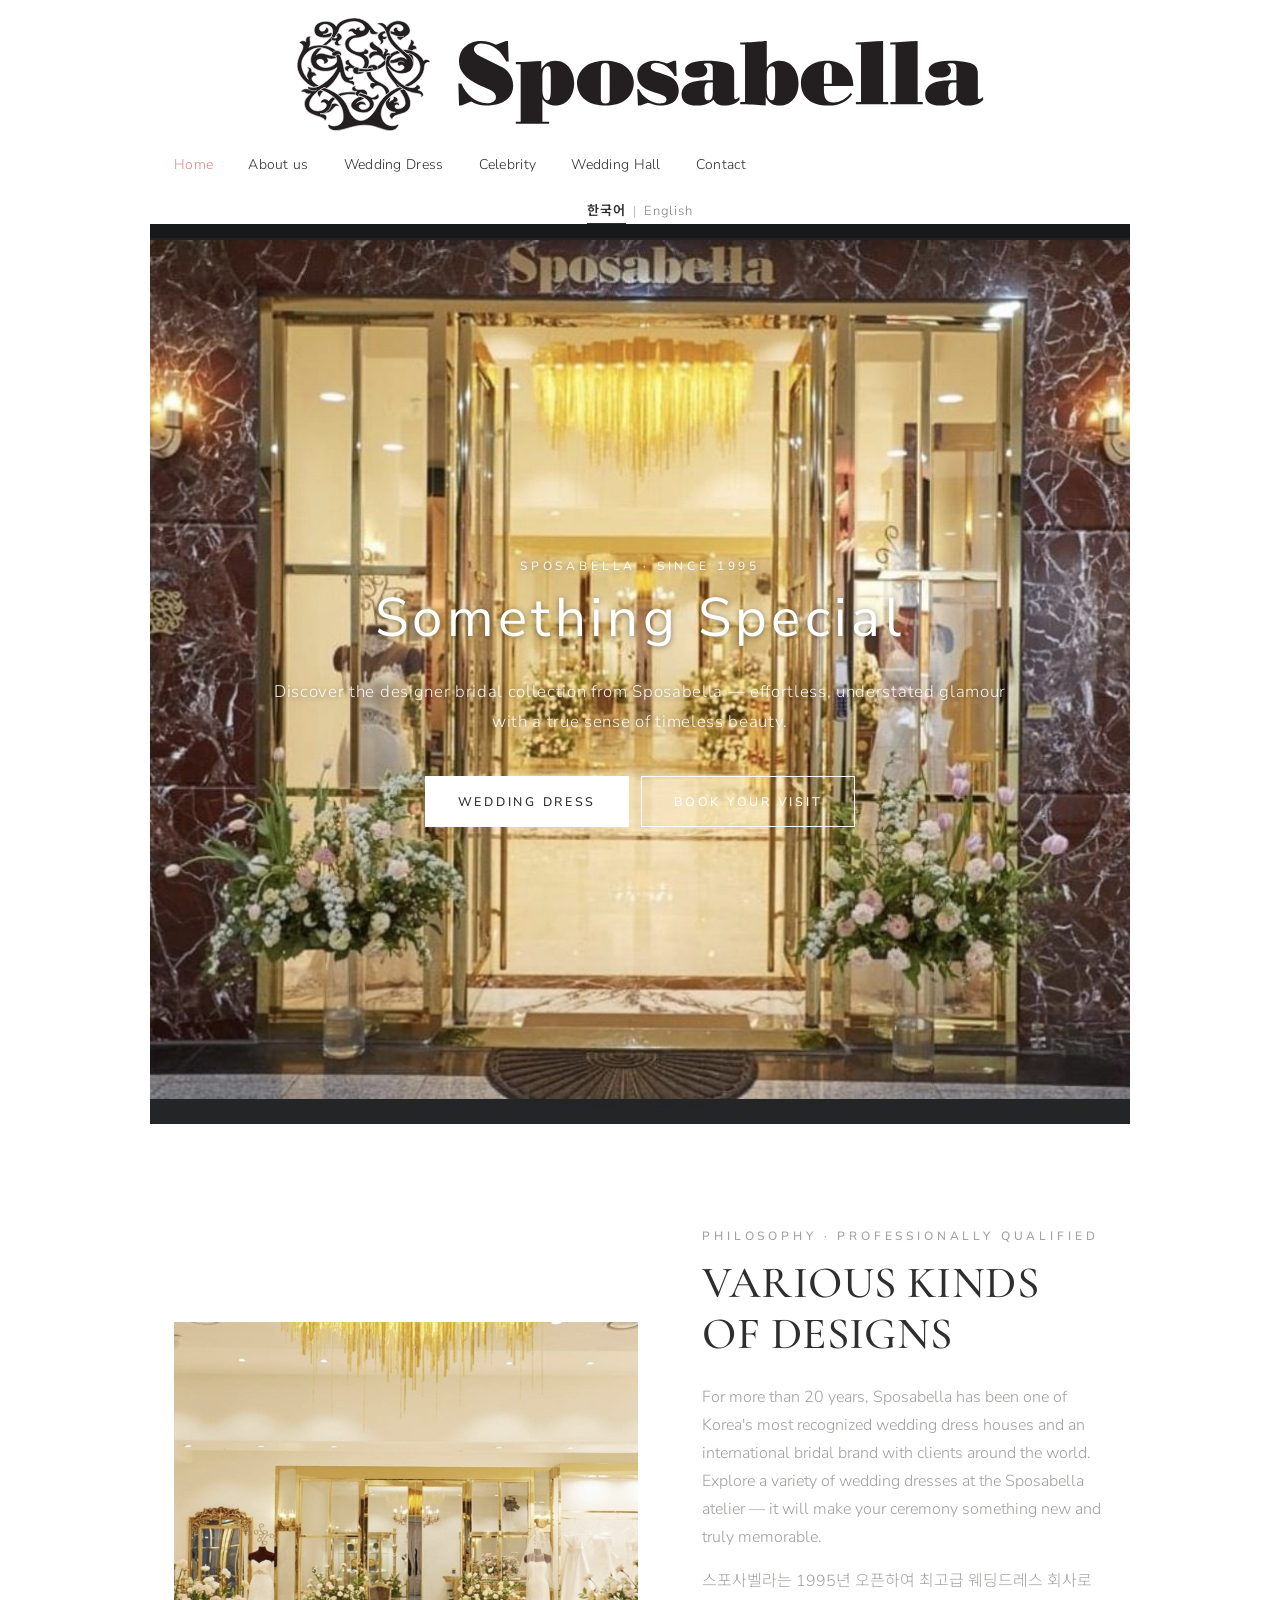
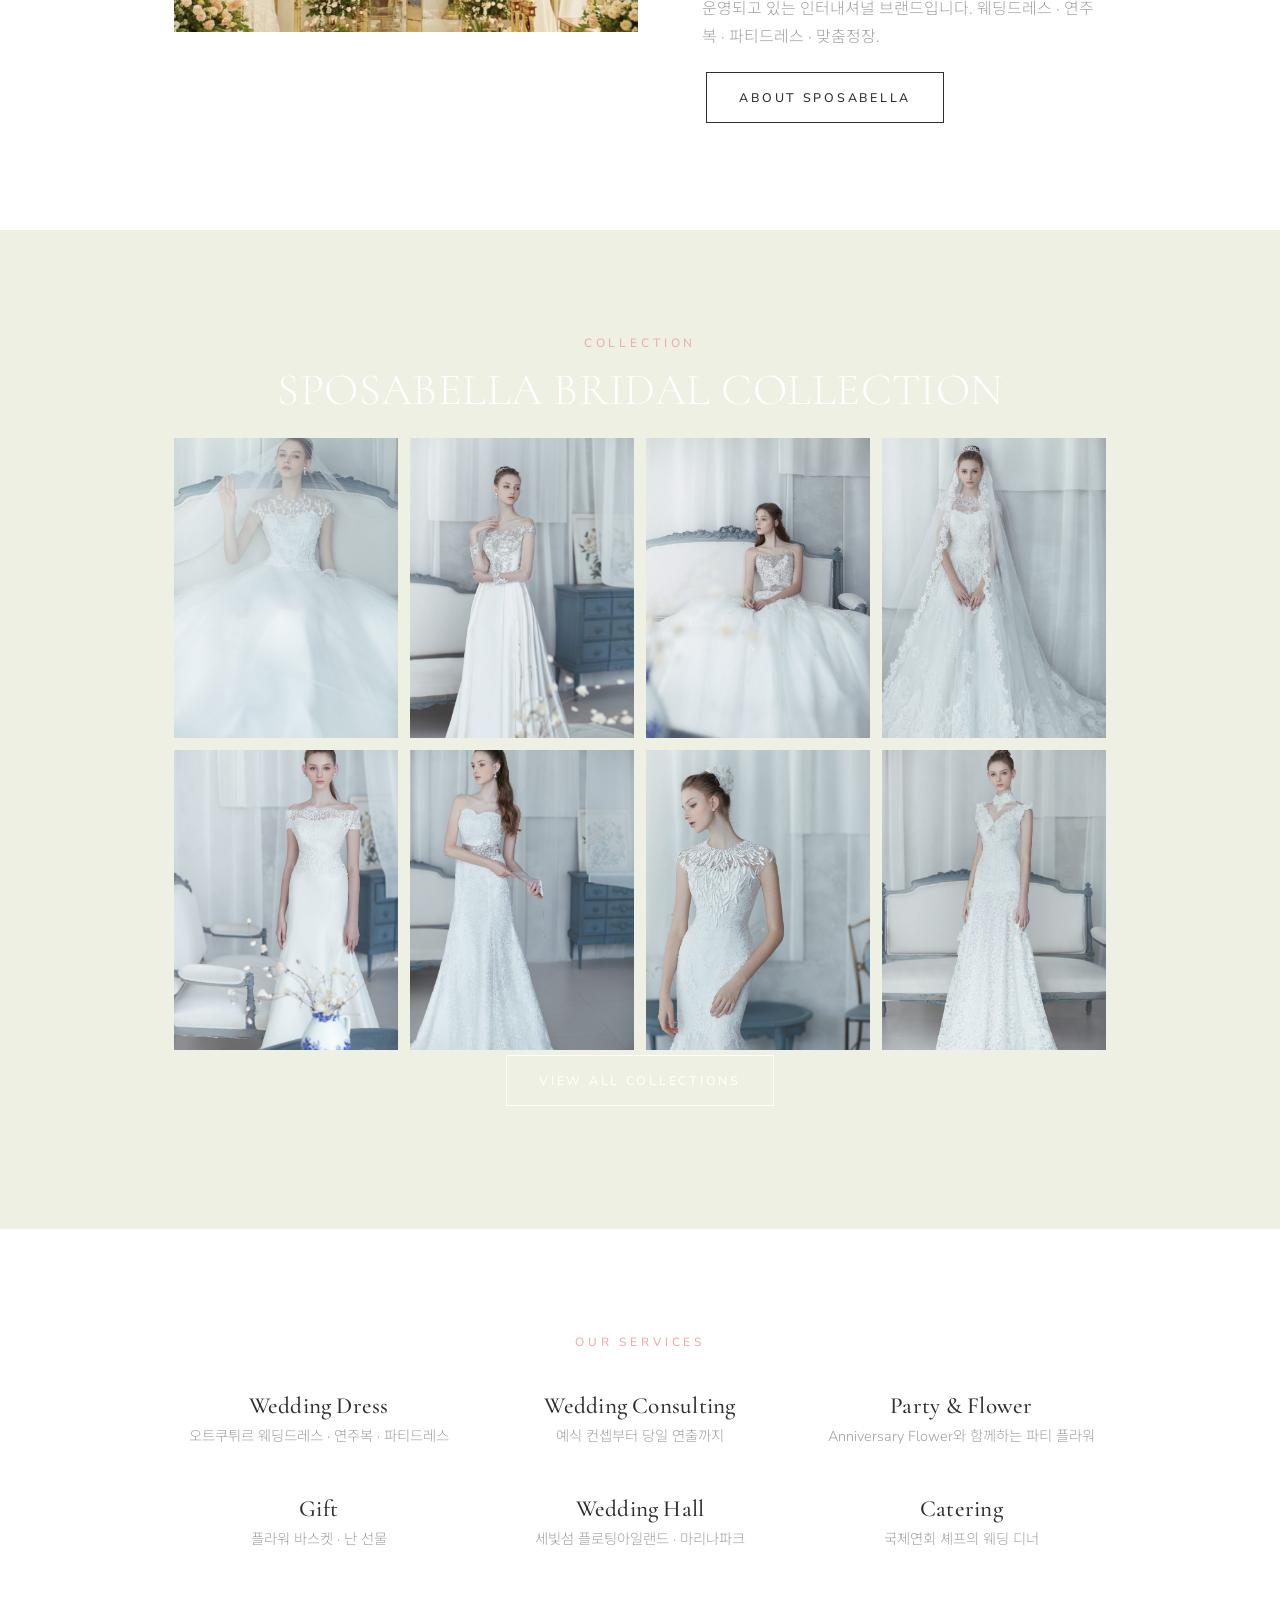
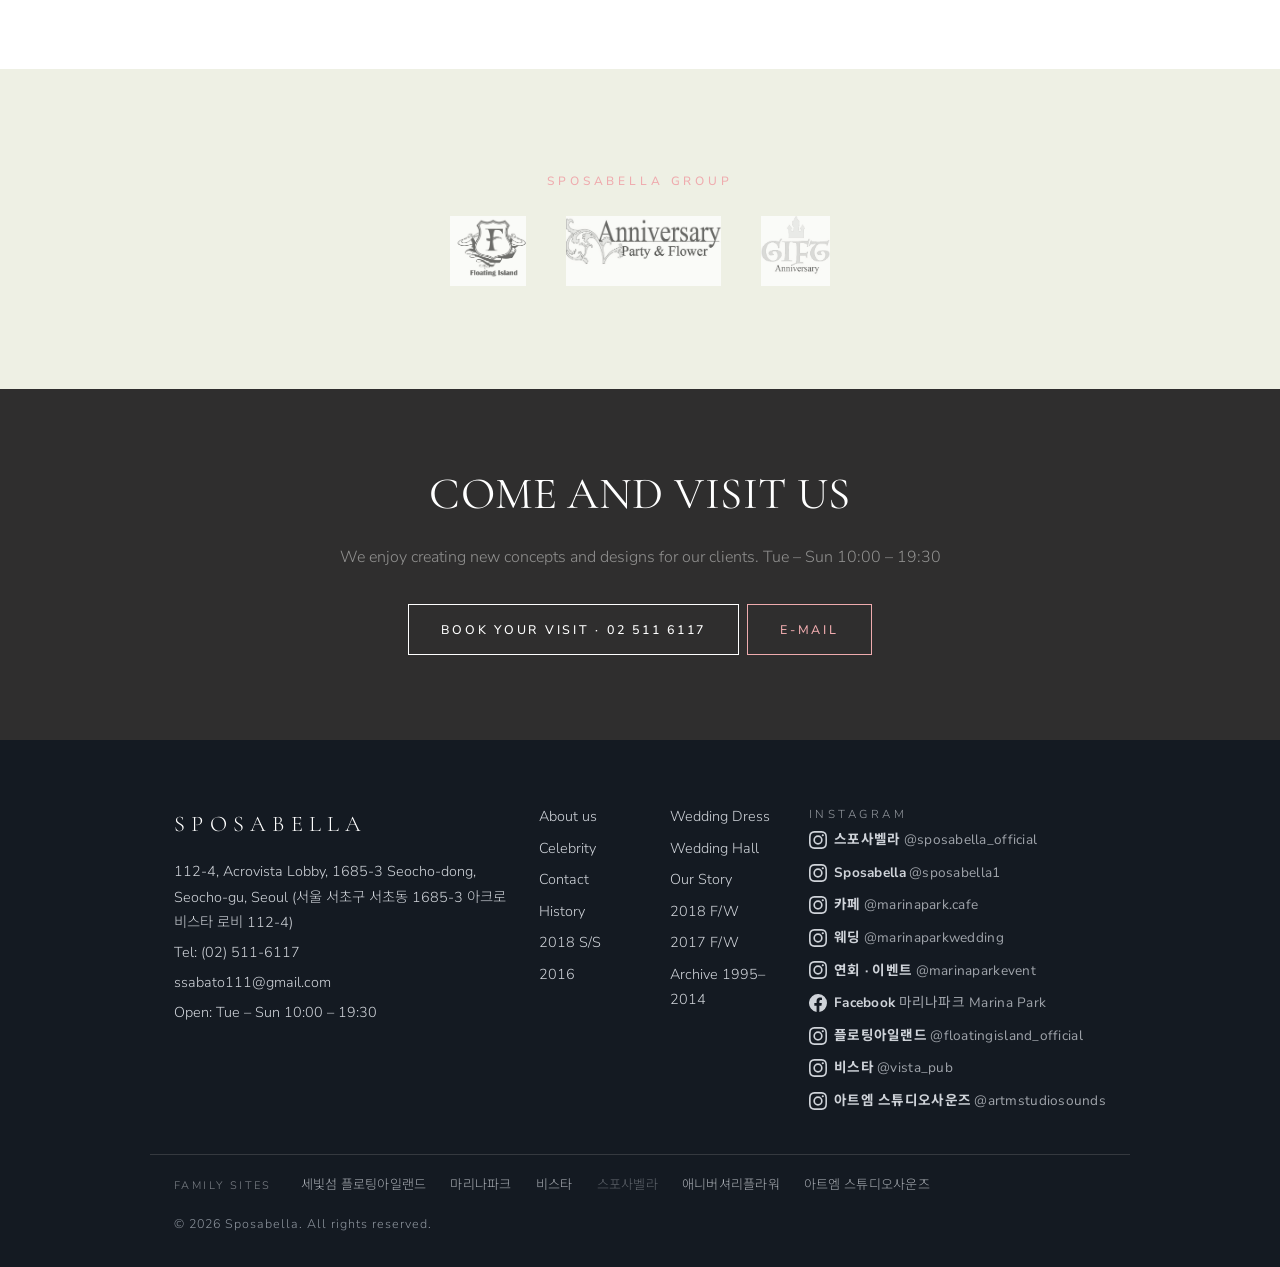
==== commit 57f25191: "Footer: add Sposabella @sposabella1 Co-Authored-By: Claude Opus 5.5 <noreply@anthropic.com> Claude-S" ====
--- a/index.html
+++ b/index.html
@@ -115,7 +115,7 @@
       <p>Open: Tue – Sun 10:00 – 19:30</p>
     </div>
     <div class="f-col f-links"><a href="about.html">About us</a><a href="wedding-dress.html">Wedding Dress</a><a href="celebrity.html">Celebrity</a><a href="wedding-hall.html">Wedding Hall</a><a href="contact.html">Contact</a><a href="about.html#story">Our Story</a><a href="about.html#history">History</a><a href="wedding-dress.html#c2018fw">2018 F/W</a><a href="wedding-dress.html#c2018ss">2018 S/S</a><a href="wedding-dress.html#c2017fw">2017 F/W</a><a href="wedding-dress.html#c2016">2016</a><a href="wedding-dress.html#archive">Archive 1995–2014</a></div>
-    <div class="f-col"><p class="f-social-title">Instagram</p><div class="f-social f-social-list"><a href="https://www.instagram.com/sposabella_official" target="_blank" rel="noopener" aria-label="인스타그램 스포사벨라 공식"><svg viewBox="0 0 24 24"><path d="M12 2.2c3.2 0 3.6 0 4.9.1 3.3.1 4.8 1.7 4.9 4.9.1 1.3.1 1.6.1 4.8s0 3.6-.1 4.8c-.1 3.2-1.7 4.8-4.9 4.9-1.3.1-1.6.1-4.9.1s-3.6 0-4.8-.1c-3.3-.1-4.8-1.7-4.9-4.9C2.2 15.6 2.2 15.2 2.2 12s0-3.6.1-4.8C2.4 3.9 4 2.4 7.2 2.3c1.2-.1 1.6-.1 4.8-.1zM12 0C8.7 0 8.3 0 7.1.1 2.7.3.3 2.7.1 7.1 0 8.3 0 8.7 0 12s0 3.7.1 4.9c.2 4.4 2.6 6.8 7 7 1.2.1 1.6.1 4.9.1s3.7 0 4.9-.1c4.4-.2 6.8-2.6 7-7 .1-1.2.1-1.6.1-4.9s0-3.7-.1-4.9c-.2-4.4-2.6-6.8-7-7C15.7 0 15.3 0 12 0zm0 5.8a6.2 6.2 0 1 0 0 12.4 6.2 6.2 0 0 0 0-12.4zM12 16a4 4 0 1 1 0-8 4 4 0 0 1 0 8zm6.4-11.8a1.4 1.4 0 1 0 0 2.9 1.4 1.4 0 0 0 0-2.9z"/></svg><span class="s-label"><b>스포사벨라</b> <span class="s-handle">@sposabella_official</span></span></a><a href="https://www.instagram.com/marinapark.cafe" target="_blank" rel="noopener" aria-label="인스타그램 마리나파크 카페"><svg viewBox="0 0 24 24"><path d="M12 2.2c3.2 0 3.6 0 4.9.1 3.3.1 4.8 1.7 4.9 4.9.1 1.3.1 1.6.1 4.8s0 3.6-.1 4.8c-.1 3.2-1.7 4.8-4.9 4.9-1.3.1-1.6.1-4.9.1s-3.6 0-4.8-.1c-3.3-.1-4.8-1.7-4.9-4.9C2.2 15.6 2.2 15.2 2.2 12s0-3.6.1-4.8C2.4 3.9 4 2.4 7.2 2.3c1.2-.1 1.6-.1 4.8-.1zM12 0C8.7 0 8.3 0 7.1.1 2.7.3.3 2.7.1 7.1 0 8.3 0 8.7 0 12s0 3.7.1 4.9c.2 4.4 2.6 6.8 7 7 1.2.1 1.6.1 4.9.1s3.7 0 4.9-.1c4.4-.2 6.8-2.6 7-7 .1-1.2.1-1.6.1-4.9s0-3.7-.1-4.9c-.2-4.4-2.6-6.8-7-7C15.7 0 15.3 0 12 0zm0 5.8a6.2 6.2 0 1 0 0 12.4 6.2 6.2 0 0 0 0-12.4zM12 16a4 4 0 1 1 0-8 4 4 0 0 1 0 8zm6.4-11.8a1.4 1.4 0 1 0 0 2.9 1.4 1.4 0 0 0 0-2.9z"/></svg><span class="s-label"><b>카페</b> <span class="s-handle">@marinapark.cafe</span></span></a><a href="https://www.instagram.com/marinaparkwedding" target="_blank" rel="noopener" aria-label="인스타그램 마리나파크 웨딩"><svg viewBox="0 0 24 24"><path d="M12 2.2c3.2 0 3.6 0 4.9.1 3.3.1 4.8 1.7 4.9 4.9.1 1.3.1 1.6.1 4.8s0 3.6-.1 4.8c-.1 3.2-1.7 4.8-4.9 4.9-1.3.1-1.6.1-4.9.1s-3.6 0-4.8-.1c-3.3-.1-4.8-1.7-4.9-4.9C2.2 15.6 2.2 15.2 2.2 12s0-3.6.1-4.8C2.4 3.9 4 2.4 7.2 2.3c1.2-.1 1.6-.1 4.8-.1zM12 0C8.7 0 8.3 0 7.1.1 2.7.3.3 2.7.1 7.1 0 8.3 0 8.7 0 12s0 3.7.1 4.9c.2 4.4 2.6 6.8 7 7 1.2.1 1.6.1 4.9.1s3.7 0 4.9-.1c4.4-.2 6.8-2.6 7-7 .1-1.2.1-1.6.1-4.9s0-3.7-.1-4.9c-.2-4.4-2.6-6.8-7-7C15.7 0 15.3 0 12 0zm0 5.8a6.2 6.2 0 1 0 0 12.4 6.2 6.2 0 0 0 0-12.4zM12 16a4 4 0 1 1 0-8 4 4 0 0 1 0 8zm6.4-11.8a1.4 1.4 0 1 0 0 2.9 1.4 1.4 0 0 0 0-2.9z"/></svg><span class="s-label"><b>웨딩</b> <span class="s-handle">@marinaparkwedding</span></span></a><a href="https://www.instagram.com/marinaparkevent" target="_blank" rel="noopener" aria-label="인스타그램 마리나파크 이벤트"><svg viewBox="0 0 24 24"><path d="M12 2.2c3.2 0 3.6 0 4.9.1 3.3.1 4.8 1.7 4.9 4.9.1 1.3.1 1.6.1 4.8s0 3.6-.1 4.8c-.1 3.2-1.7 4.8-4.9 4.9-1.3.1-1.6.1-4.9.1s-3.6 0-4.8-.1c-3.3-.1-4.8-1.7-4.9-4.9C2.2 15.6 2.2 15.2 2.2 12s0-3.6.1-4.8C2.4 3.9 4 2.4 7.2 2.3c1.2-.1 1.6-.1 4.8-.1zM12 0C8.7 0 8.3 0 7.1.1 2.7.3.3 2.7.1 7.1 0 8.3 0 8.7 0 12s0 3.7.1 4.9c.2 4.4 2.6 6.8 7 7 1.2.1 1.6.1 4.9.1s3.7 0 4.9-.1c4.4-.2 6.8-2.6 7-7 .1-1.2.1-1.6.1-4.9s0-3.7-.1-4.9c-.2-4.4-2.6-6.8-7-7C15.7 0 15.3 0 12 0zm0 5.8a6.2 6.2 0 1 0 0 12.4 6.2 6.2 0 0 0 0-12.4zM12 16a4 4 0 1 1 0-8 4 4 0 0 1 0 8zm6.4-11.8a1.4 1.4 0 1 0 0 2.9 1.4 1.4 0 0 0 0-2.9z"/></svg><span class="s-label"><b>연회 · 이벤트</b> <span class="s-handle">@marinaparkevent</span></span></a><a href="https://www.facebook.com/marinaparkseoul" target="_blank" rel="noopener" aria-label="Facebook"><svg viewBox="0 0 24 24"><path d="M24 12a12 12 0 1 0-13.9 11.9v-8.4H7.1V12h3V9.4c0-3 1.8-4.7 4.5-4.7 1.3 0 2.7.2 2.7.2v3h-1.5c-1.5 0-2 .9-2 1.9V12h3.3l-.5 3.5h-2.8v8.4A12 12 0 0 0 24 12z"/></svg><span class="s-label"><b>Facebook</b> <span class="s-handle">마리나파크 Marina Park</span></span></a><a href="https://www.instagram.com/floatingisland_official" target="_blank" rel="noopener" aria-label="인스타그램 세빛섬 플로팅아일랜드"><svg viewBox="0 0 24 24"><path d="M12 2.2c3.2 0 3.6 0 4.9.1 3.3.1 4.8 1.7 4.9 4.9.1 1.3.1 1.6.1 4.8s0 3.6-.1 4.8c-.1 3.2-1.7 4.8-4.9 4.9-1.3.1-1.6.1-4.9.1s-3.6 0-4.8-.1c-3.3-.1-4.8-1.7-4.9-4.9C2.2 15.6 2.2 15.2 2.2 12s0-3.6.1-4.8C2.4 3.9 4 2.4 7.2 2.3c1.2-.1 1.6-.1 4.8-.1zM12 0C8.7 0 8.3 0 7.1.1 2.7.3.3 2.7.1 7.1 0 8.3 0 8.7 0 12s0 3.7.1 4.9c.2 4.4 2.6 6.8 7 7 1.2.1 1.6.1 4.9.1s3.7 0 4.9-.1c4.4-.2 6.8-2.6 7-7 .1-1.2.1-1.6.1-4.9s0-3.7-.1-4.9c-.2-4.4-2.6-6.8-7-7C15.7 0 15.3 0 12 0zm0 5.8a6.2 6.2 0 1 0 0 12.4 6.2 6.2 0 0 0 0-12.4zM12 16a4 4 0 1 1 0-8 4 4 0 0 1 0 8zm6.4-11.8a1.4 1.4 0 1 0 0 2.9 1.4 1.4 0 0 0 0-2.9z"/></svg><span class="s-label"><b>플로팅아일랜드</b> <span class="s-handle">@floatingisland_official</span></span></a><a href="https://www.instagram.com/vista_pub" target="_blank" rel="noopener" aria-label="인스타그램 비스타"><svg viewBox="0 0 24 24"><path d="M12 2.2c3.2 0 3.6 0 4.9.1 3.3.1 4.8 1.7 4.9 4.9.1 1.3.1 1.6.1 4.8s0 3.6-.1 4.8c-.1 3.2-1.7 4.8-4.9 4.9-1.3.1-1.6.1-4.9.1s-3.6 0-4.8-.1c-3.3-.1-4.8-1.7-4.9-4.9C2.2 15.6 2.2 15.2 2.2 12s0-3.6.1-4.8C2.4 3.9 4 2.4 7.2 2.3c1.2-.1 1.6-.1 4.8-.1zM12 0C8.7 0 8.3 0 7.1.1 2.7.3.3 2.7.1 7.1 0 8.3 0 8.7 0 12s0 3.7.1 4.9c.2 4.4 2.6 6.8 7 7 1.2.1 1.6.1 4.9.1s3.7 0 4.9-.1c4.4-.2 6.8-2.6 7-7 .1-1.2.1-1.6.1-4.9s0-3.7-.1-4.9c-.2-4.4-2.6-6.8-7-7C15.7 0 15.3 0 12 0zm0 5.8a6.2 6.2 0 1 0 0 12.4 6.2 6.2 0 0 0 0-12.4zM12 16a4 4 0 1 1 0-8 4 4 0 0 1 0 8zm6.4-11.8a1.4 1.4 0 1 0 0 2.9 1.4 1.4 0 0 0 0-2.9z"/></svg><span class="s-label"><b>비스타</b> <span class="s-handle">@vista_pub</span></span></a><a href="https://www.instagram.com/artmstudiosounds" target="_blank" rel="noopener" aria-label="인스타그램 아트엠 스튜디오사운즈"><svg viewBox="0 0 24 24"><path d="M12 2.2c3.2 0 3.6 0 4.9.1 3.3.1 4.8 1.7 4.9 4.9.1 1.3.1 1.6.1 4.8s0 3.6-.1 4.8c-.1 3.2-1.7 4.8-4.9 4.9-1.3.1-1.6.1-4.9.1s-3.6 0-4.8-.1c-3.3-.1-4.8-1.7-4.9-4.9C2.2 15.6 2.2 15.2 2.2 12s0-3.6.1-4.8C2.4 3.9 4 2.4 7.2 2.3c1.2-.1 1.6-.1 4.8-.1zM12 0C8.7 0 8.3 0 7.1.1 2.7.3.3 2.7.1 7.1 0 8.3 0 8.7 0 12s0 3.7.1 4.9c.2 4.4 2.6 6.8 7 7 1.2.1 1.6.1 4.9.1s3.7 0 4.9-.1c4.4-.2 6.8-2.6 7-7 .1-1.2.1-1.6.1-4.9s0-3.7-.1-4.9c-.2-4.4-2.6-6.8-7-7C15.7 0 15.3 0 12 0zm0 5.8a6.2 6.2 0 1 0 0 12.4 6.2 6.2 0 0 0 0-12.4zM12 16a4 4 0 1 1 0-8 4 4 0 0 1 0 8zm6.4-11.8a1.4 1.4 0 1 0 0 2.9 1.4 1.4 0 0 0 0-2.9z"/></svg><span class="s-label"><b>아트엠 스튜디오사운즈</b> <span class="s-handle">@artmstudiosounds</span></span></a></div></div>
+    <div class="f-col"><p class="f-social-title">Instagram</p><div class="f-social f-social-list"><a href="https://www.instagram.com/sposabella_official" target="_blank" rel="noopener" aria-label="인스타그램 스포사벨라 공식"><svg viewBox="0 0 24 24"><path d="M12 2.2c3.2 0 3.6 0 4.9.1 3.3.1 4.8 1.7 4.9 4.9.1 1.3.1 1.6.1 4.8s0 3.6-.1 4.8c-.1 3.2-1.7 4.8-4.9 4.9-1.3.1-1.6.1-4.9.1s-3.6 0-4.8-.1c-3.3-.1-4.8-1.7-4.9-4.9C2.2 15.6 2.2 15.2 2.2 12s0-3.6.1-4.8C2.4 3.9 4 2.4 7.2 2.3c1.2-.1 1.6-.1 4.8-.1zM12 0C8.7 0 8.3 0 7.1.1 2.7.3.3 2.7.1 7.1 0 8.3 0 8.7 0 12s0 3.7.1 4.9c.2 4.4 2.6 6.8 7 7 1.2.1 1.6.1 4.9.1s3.7 0 4.9-.1c4.4-.2 6.8-2.6 7-7 .1-1.2.1-1.6.1-4.9s0-3.7-.1-4.9c-.2-4.4-2.6-6.8-7-7C15.7 0 15.3 0 12 0zm0 5.8a6.2 6.2 0 1 0 0 12.4 6.2 6.2 0 0 0 0-12.4zM12 16a4 4 0 1 1 0-8 4 4 0 0 1 0 8zm6.4-11.8a1.4 1.4 0 1 0 0 2.9 1.4 1.4 0 0 0 0-2.9z"/></svg><span class="s-label"><b>스포사벨라</b> <span class="s-handle">@sposabella_official</span></span></a><a href="https://www.instagram.com/sposabella1" target="_blank" rel="noopener" aria-label="인스타그램 Sposabella official"><svg viewBox="0 0 24 24"><path d="M12 2.2c3.2 0 3.6 0 4.9.1 3.3.1 4.8 1.7 4.9 4.9.1 1.3.1 1.6.1 4.8s0 3.6-.1 4.8c-.1 3.2-1.7 4.8-4.9 4.9-1.3.1-1.6.1-4.9.1s-3.6 0-4.8-.1c-3.3-.1-4.8-1.7-4.9-4.9C2.2 15.6 2.2 15.2 2.2 12s0-3.6.1-4.8C2.4 3.9 4 2.4 7.2 2.3c1.2-.1 1.6-.1 4.8-.1zM12 0C8.7 0 8.3 0 7.1.1 2.7.3.3 2.7.1 7.1 0 8.3 0 8.7 0 12s0 3.7.1 4.9c.2 4.4 2.6 6.8 7 7 1.2.1 1.6.1 4.9.1s3.7 0 4.9-.1c4.4-.2 6.8-2.6 7-7 .1-1.2.1-1.6.1-4.9s0-3.7-.1-4.9c-.2-4.4-2.6-6.8-7-7C15.7 0 15.3 0 12 0zm0 5.8a6.2 6.2 0 1 0 0 12.4 6.2 6.2 0 0 0 0-12.4zM12 16a4 4 0 1 1 0-8 4 4 0 0 1 0 8zm6.4-11.8a1.4 1.4 0 1 0 0 2.9 1.4 1.4 0 0 0 0-2.9z"/></svg><span class="s-label"><b>Sposabella</b> <span class="s-handle">@sposabella1</span></span></a><a href="https://www.instagram.com/marinapark.cafe" target="_blank" rel="noopener" aria-label="인스타그램 마리나파크 카페"><svg viewBox="0 0 24 24"><path d="M12 2.2c3.2 0 3.6 0 4.9.1 3.3.1 4.8 1.7 4.9 4.9.1 1.3.1 1.6.1 4.8s0 3.6-.1 4.8c-.1 3.2-1.7 4.8-4.9 4.9-1.3.1-1.6.1-4.9.1s-3.6 0-4.8-.1c-3.3-.1-4.8-1.7-4.9-4.9C2.2 15.6 2.2 15.2 2.2 12s0-3.6.1-4.8C2.4 3.9 4 2.4 7.2 2.3c1.2-.1 1.6-.1 4.8-.1zM12 0C8.7 0 8.3 0 7.1.1 2.7.3.3 2.7.1 7.1 0 8.3 0 8.7 0 12s0 3.7.1 4.9c.2 4.4 2.6 6.8 7 7 1.2.1 1.6.1 4.9.1s3.7 0 4.9-.1c4.4-.2 6.8-2.6 7-7 .1-1.2.1-1.6.1-4.9s0-3.7-.1-4.9c-.2-4.4-2.6-6.8-7-7C15.7 0 15.3 0 12 0zm0 5.8a6.2 6.2 0 1 0 0 12.4 6.2 6.2 0 0 0 0-12.4zM12 16a4 4 0 1 1 0-8 4 4 0 0 1 0 8zm6.4-11.8a1.4 1.4 0 1 0 0 2.9 1.4 1.4 0 0 0 0-2.9z"/></svg><span class="s-label"><b>카페</b> <span class="s-handle">@marinapark.cafe</span></span></a><a href="https://www.instagram.com/marinaparkwedding" target="_blank" rel="noopener" aria-label="인스타그램 마리나파크 웨딩"><svg viewBox="0 0 24 24"><path d="M12 2.2c3.2 0 3.6 0 4.9.1 3.3.1 4.8 1.7 4.9 4.9.1 1.3.1 1.6.1 4.8s0 3.6-.1 4.8c-.1 3.2-1.7 4.8-4.9 4.9-1.3.1-1.6.1-4.9.1s-3.6 0-4.8-.1c-3.3-.1-4.8-1.7-4.9-4.9C2.2 15.6 2.2 15.2 2.2 12s0-3.6.1-4.8C2.4 3.9 4 2.4 7.2 2.3c1.2-.1 1.6-.1 4.8-.1zM12 0C8.7 0 8.3 0 7.1.1 2.7.3.3 2.7.1 7.1 0 8.3 0 8.7 0 12s0 3.7.1 4.9c.2 4.4 2.6 6.8 7 7 1.2.1 1.6.1 4.9.1s3.7 0 4.9-.1c4.4-.2 6.8-2.6 7-7 .1-1.2.1-1.6.1-4.9s0-3.7-.1-4.9c-.2-4.4-2.6-6.8-7-7C15.7 0 15.3 0 12 0zm0 5.8a6.2 6.2 0 1 0 0 12.4 6.2 6.2 0 0 0 0-12.4zM12 16a4 4 0 1 1 0-8 4 4 0 0 1 0 8zm6.4-11.8a1.4 1.4 0 1 0 0 2.9 1.4 1.4 0 0 0 0-2.9z"/></svg><span class="s-label"><b>웨딩</b> <span class="s-handle">@marinaparkwedding</span></span></a><a href="https://www.instagram.com/marinaparkevent" target="_blank" rel="noopener" aria-label="인스타그램 마리나파크 이벤트"><svg viewBox="0 0 24 24"><path d="M12 2.2c3.2 0 3.6 0 4.9.1 3.3.1 4.8 1.7 4.9 4.9.1 1.3.1 1.6.1 4.8s0 3.6-.1 4.8c-.1 3.2-1.7 4.8-4.9 4.9-1.3.1-1.6.1-4.9.1s-3.6 0-4.8-.1c-3.3-.1-4.8-1.7-4.9-4.9C2.2 15.6 2.2 15.2 2.2 12s0-3.6.1-4.8C2.4 3.9 4 2.4 7.2 2.3c1.2-.1 1.6-.1 4.8-.1zM12 0C8.7 0 8.3 0 7.1.1 2.7.3.3 2.7.1 7.1 0 8.3 0 8.7 0 12s0 3.7.1 4.9c.2 4.4 2.6 6.8 7 7 1.2.1 1.6.1 4.9.1s3.7 0 4.9-.1c4.4-.2 6.8-2.6 7-7 .1-1.2.1-1.6.1-4.9s0-3.7-.1-4.9c-.2-4.4-2.6-6.8-7-7C15.7 0 15.3 0 12 0zm0 5.8a6.2 6.2 0 1 0 0 12.4 6.2 6.2 0 0 0 0-12.4zM12 16a4 4 0 1 1 0-8 4 4 0 0 1 0 8zm6.4-11.8a1.4 1.4 0 1 0 0 2.9 1.4 1.4 0 0 0 0-2.9z"/></svg><span class="s-label"><b>연회 · 이벤트</b> <span class="s-handle">@marinaparkevent</span></span></a><a href="https://www.facebook.com/marinaparkseoul" target="_blank" rel="noopener" aria-label="Facebook"><svg viewBox="0 0 24 24"><path d="M24 12a12 12 0 1 0-13.9 11.9v-8.4H7.1V12h3V9.4c0-3 1.8-4.7 4.5-4.7 1.3 0 2.7.2 2.7.2v3h-1.5c-1.5 0-2 .9-2 1.9V12h3.3l-.5 3.5h-2.8v8.4A12 12 0 0 0 24 12z"/></svg><span class="s-label"><b>Facebook</b> <span class="s-handle">마리나파크 Marina Park</span></span></a><a href="https://www.instagram.com/floatingisland_official" target="_blank" rel="noopener" aria-label="인스타그램 세빛섬 플로팅아일랜드"><svg viewBox="0 0 24 24"><path d="M12 2.2c3.2 0 3.6 0 4.9.1 3.3.1 4.8 1.7 4.9 4.9.1 1.3.1 1.6.1 4.8s0 3.6-.1 4.8c-.1 3.2-1.7 4.8-4.9 4.9-1.3.1-1.6.1-4.9.1s-3.6 0-4.8-.1c-3.3-.1-4.8-1.7-4.9-4.9C2.2 15.6 2.2 15.2 2.2 12s0-3.6.1-4.8C2.4 3.9 4 2.4 7.2 2.3c1.2-.1 1.6-.1 4.8-.1zM12 0C8.7 0 8.3 0 7.1.1 2.7.3.3 2.7.1 7.1 0 8.3 0 8.7 0 12s0 3.7.1 4.9c.2 4.4 2.6 6.8 7 7 1.2.1 1.6.1 4.9.1s3.7 0 4.9-.1c4.4-.2 6.8-2.6 7-7 .1-1.2.1-1.6.1-4.9s0-3.7-.1-4.9c-.2-4.4-2.6-6.8-7-7C15.7 0 15.3 0 12 0zm0 5.8a6.2 6.2 0 1 0 0 12.4 6.2 6.2 0 0 0 0-12.4zM12 16a4 4 0 1 1 0-8 4 4 0 0 1 0 8zm6.4-11.8a1.4 1.4 0 1 0 0 2.9 1.4 1.4 0 0 0 0-2.9z"/></svg><span class="s-label"><b>플로팅아일랜드</b> <span class="s-handle">@floatingisland_official</span></span></a><a href="https://www.instagram.com/vista_pub" target="_blank" rel="noopener" aria-label="인스타그램 비스타"><svg viewBox="0 0 24 24"><path d="M12 2.2c3.2 0 3.6 0 4.9.1 3.3.1 4.8 1.7 4.9 4.9.1 1.3.1 1.6.1 4.8s0 3.6-.1 4.8c-.1 3.2-1.7 4.8-4.9 4.9-1.3.1-1.6.1-4.9.1s-3.6 0-4.8-.1c-3.3-.1-4.8-1.7-4.9-4.9C2.2 15.6 2.2 15.2 2.2 12s0-3.6.1-4.8C2.4 3.9 4 2.4 7.2 2.3c1.2-.1 1.6-.1 4.8-.1zM12 0C8.7 0 8.3 0 7.1.1 2.7.3.3 2.7.1 7.1 0 8.3 0 8.7 0 12s0 3.7.1 4.9c.2 4.4 2.6 6.8 7 7 1.2.1 1.6.1 4.9.1s3.7 0 4.9-.1c4.4-.2 6.8-2.6 7-7 .1-1.2.1-1.6.1-4.9s0-3.7-.1-4.9c-.2-4.4-2.6-6.8-7-7C15.7 0 15.3 0 12 0zm0 5.8a6.2 6.2 0 1 0 0 12.4 6.2 6.2 0 0 0 0-12.4zM12 16a4 4 0 1 1 0-8 4 4 0 0 1 0 8zm6.4-11.8a1.4 1.4 0 1 0 0 2.9 1.4 1.4 0 0 0 0-2.9z"/></svg><span class="s-label"><b>비스타</b> <span class="s-handle">@vista_pub</span></span></a><a href="https://www.instagram.com/artmstudiosounds" target="_blank" rel="noopener" aria-label="인스타그램 아트엠 스튜디오사운즈"><svg viewBox="0 0 24 24"><path d="M12 2.2c3.2 0 3.6 0 4.9.1 3.3.1 4.8 1.7 4.9 4.9.1 1.3.1 1.6.1 4.8s0 3.6-.1 4.8c-.1 3.2-1.7 4.8-4.9 4.9-1.3.1-1.6.1-4.9.1s-3.6 0-4.8-.1c-3.3-.1-4.8-1.7-4.9-4.9C2.2 15.6 2.2 15.2 2.2 12s0-3.6.1-4.8C2.4 3.9 4 2.4 7.2 2.3c1.2-.1 1.6-.1 4.8-.1zM12 0C8.7 0 8.3 0 7.1.1 2.7.3.3 2.7.1 7.1 0 8.3 0 8.7 0 12s0 3.7.1 4.9c.2 4.4 2.6 6.8 7 7 1.2.1 1.6.1 4.9.1s3.7 0 4.9-.1c4.4-.2 6.8-2.6 7-7 .1-1.2.1-1.6.1-4.9s0-3.7-.1-4.9c-.2-4.4-2.6-6.8-7-7C15.7 0 15.3 0 12 0zm0 5.8a6.2 6.2 0 1 0 0 12.4 6.2 6.2 0 0 0 0-12.4zM12 16a4 4 0 1 1 0-8 4 4 0 0 1 0 8zm6.4-11.8a1.4 1.4 0 1 0 0 2.9 1.4 1.4 0 0 0 0-2.9z"/></svg><span class="s-label"><b>아트엠 스튜디오사운즈</b> <span class="s-handle">@artmstudiosounds</span></span></a></div></div>
   </div>
   <div class="wrap family-sites"><span class="fs-label">Family Sites</span><a href="https://floatingisland.co.kr" target="_blank" rel="noopener">세빛섬 플로팅아일랜드</a> <a href="https://marinapark.co.kr" target="_blank" rel="noopener">마리나파크</a> <a href="https://vistapub.co.kr" target="_blank" rel="noopener">비스타</a> <span class="current">스포사벨라</span> <a href="https://anniversaryflower.co.kr" target="_blank" rel="noopener">애니버셔리플라워</a> <a href="https://artmstudiosounds.com" target="_blank" rel="noopener">아트엠 스튜디오사운즈</a></div>
   <div class="wrap copyright">© 2026 Sposabella. All rights reserved.</div>
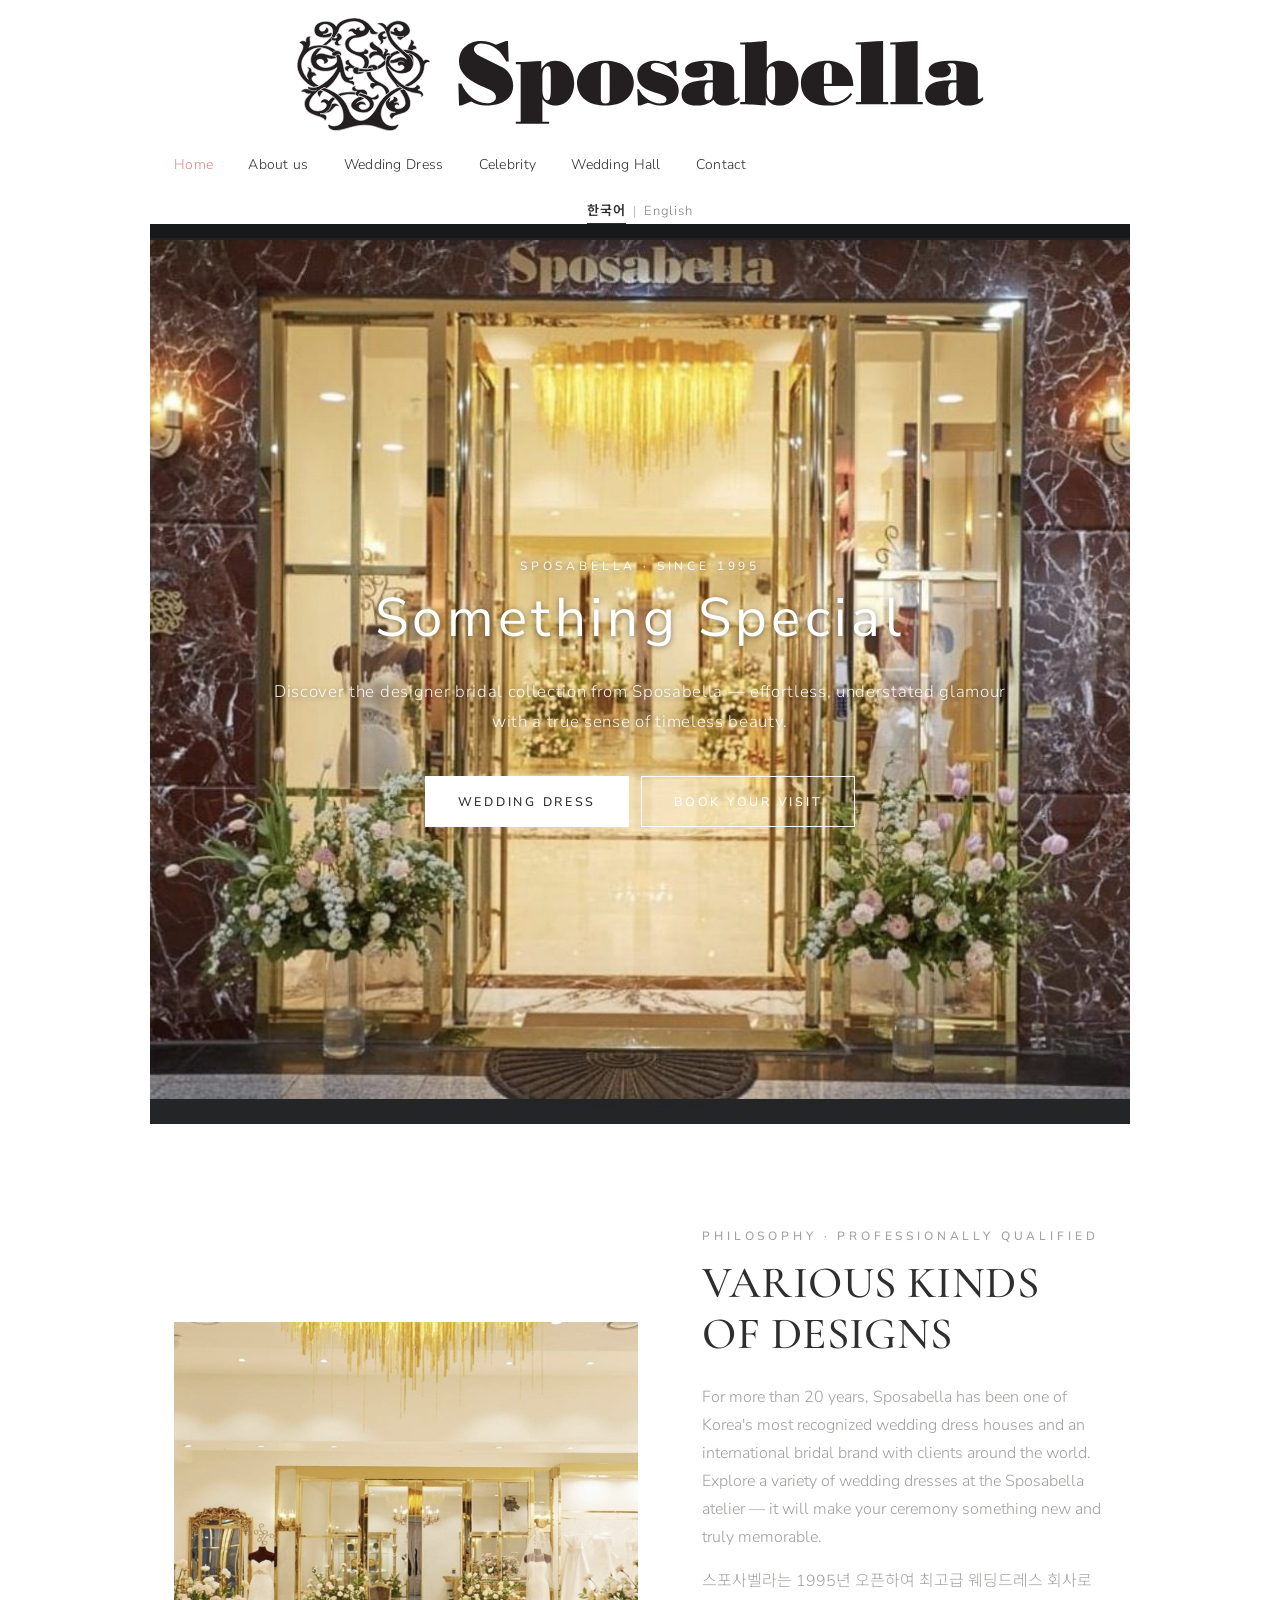
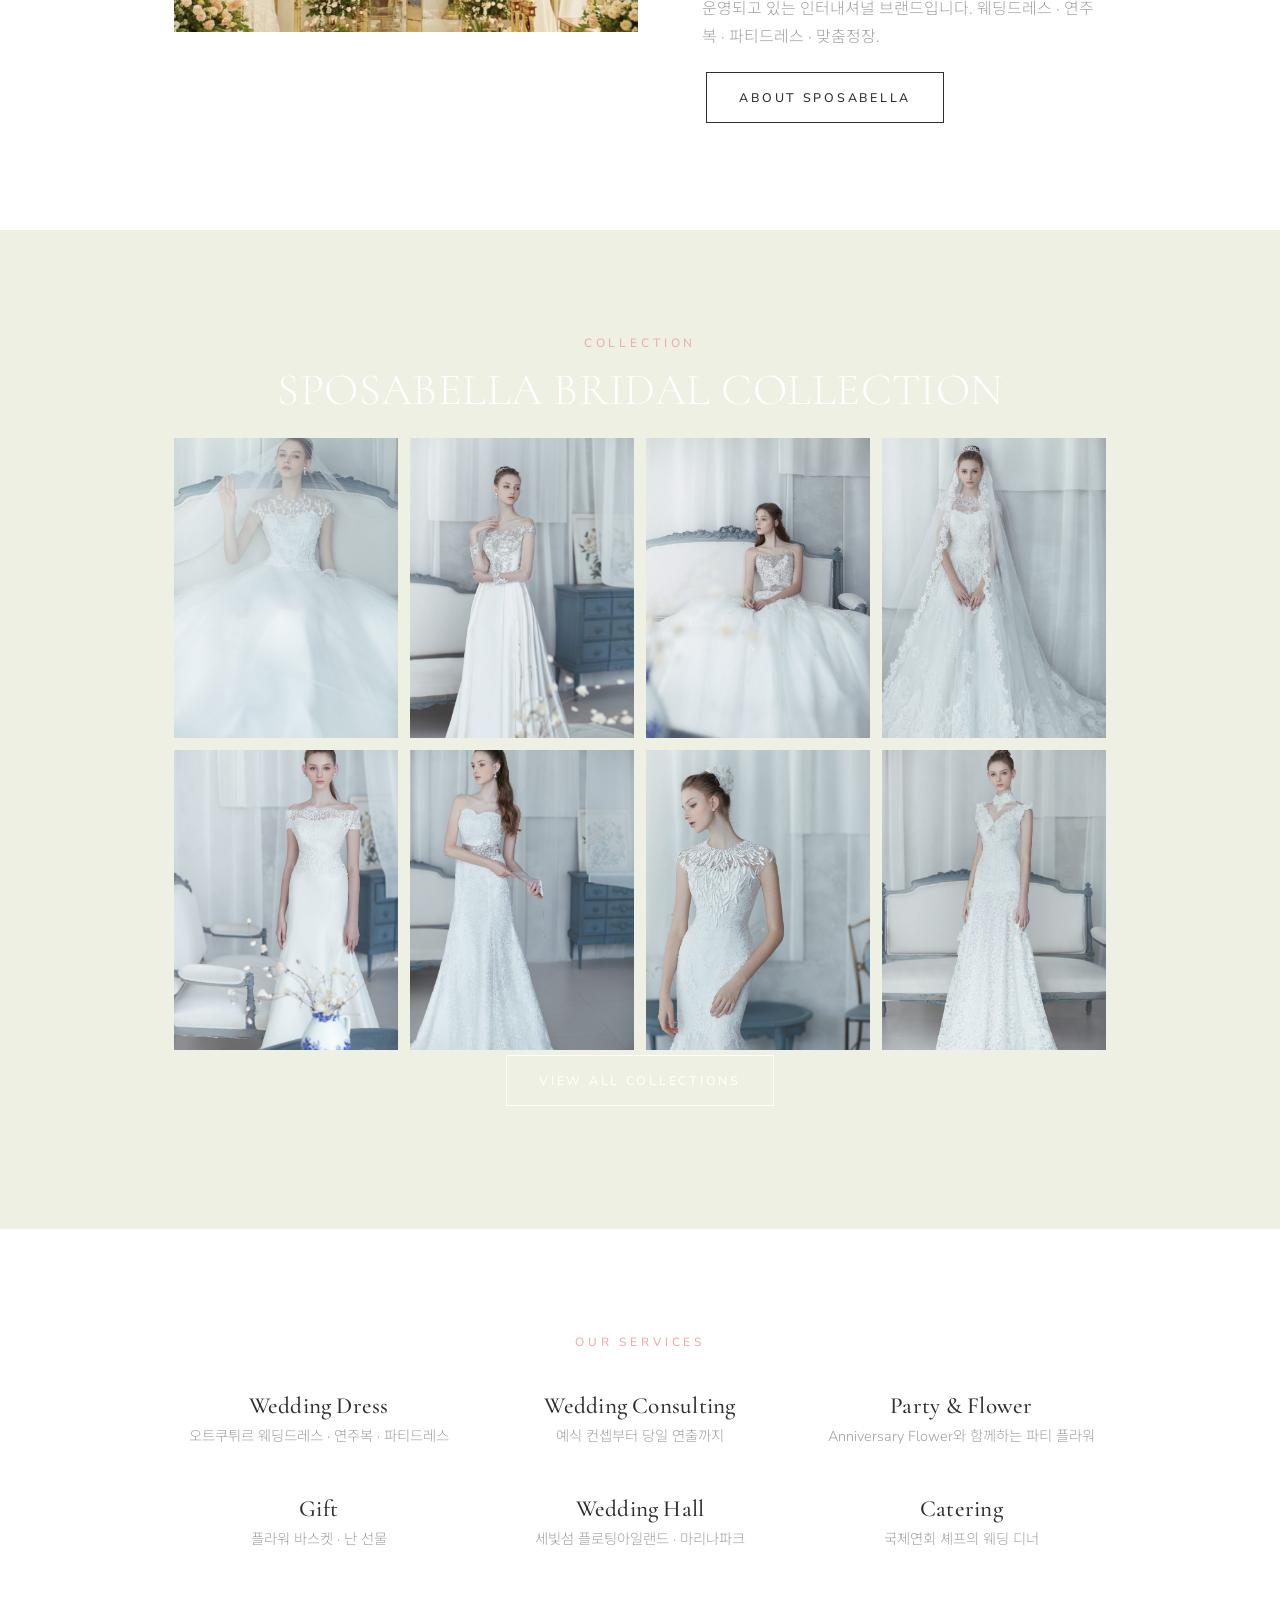
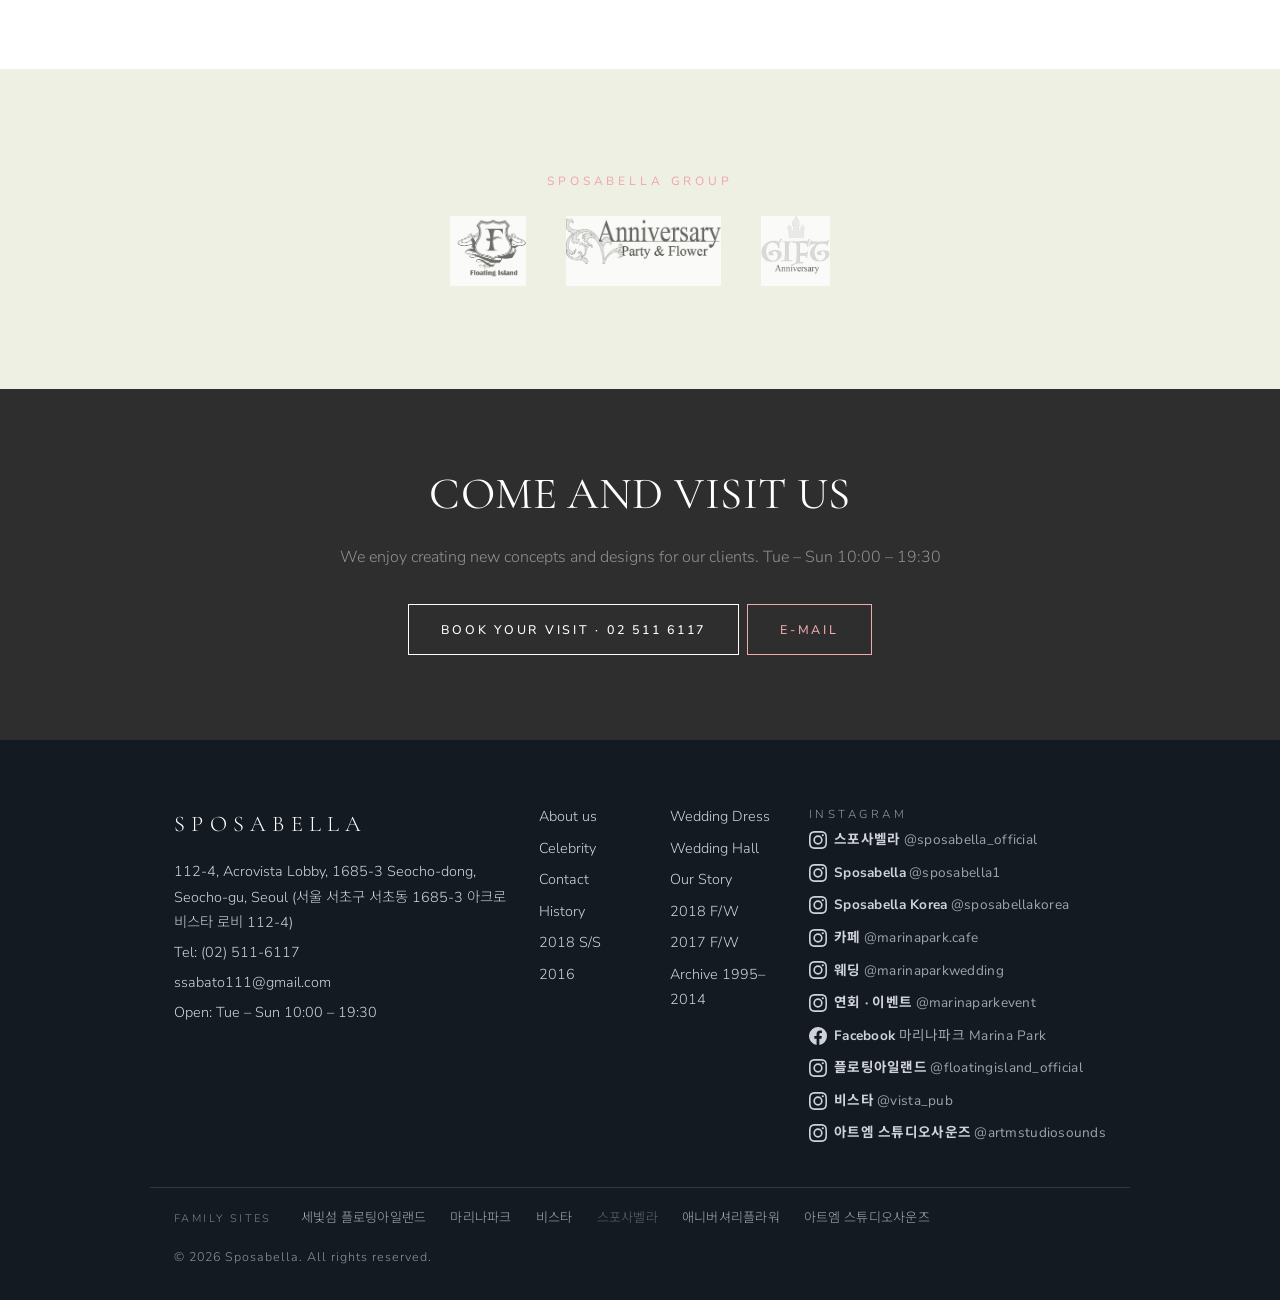
==== commit 8d7a26b3: "Footer: add Sposabella Korea @sposabellakorea Co-Authored-By: Claude Opus 5.5 <noreply@anthropic.com" ====
--- a/index.html
+++ b/index.html
@@ -115,7 +115,7 @@
       <p>Open: Tue – Sun 10:00 – 19:30</p>
     </div>
     <div class="f-col f-links"><a href="about.html">About us</a><a href="wedding-dress.html">Wedding Dress</a><a href="celebrity.html">Celebrity</a><a href="wedding-hall.html">Wedding Hall</a><a href="contact.html">Contact</a><a href="about.html#story">Our Story</a><a href="about.html#history">History</a><a href="wedding-dress.html#c2018fw">2018 F/W</a><a href="wedding-dress.html#c2018ss">2018 S/S</a><a href="wedding-dress.html#c2017fw">2017 F/W</a><a href="wedding-dress.html#c2016">2016</a><a href="wedding-dress.html#archive">Archive 1995–2014</a></div>
-    <div class="f-col"><p class="f-social-title">Instagram</p><div class="f-social f-social-list"><a href="https://www.instagram.com/sposabella_official" target="_blank" rel="noopener" aria-label="인스타그램 스포사벨라 공식"><svg viewBox="0 0 24 24"><path d="M12 2.2c3.2 0 3.6 0 4.9.1 3.3.1 4.8 1.7 4.9 4.9.1 1.3.1 1.6.1 4.8s0 3.6-.1 4.8c-.1 3.2-1.7 4.8-4.9 4.9-1.3.1-1.6.1-4.9.1s-3.6 0-4.8-.1c-3.3-.1-4.8-1.7-4.9-4.9C2.2 15.6 2.2 15.2 2.2 12s0-3.6.1-4.8C2.4 3.9 4 2.4 7.2 2.3c1.2-.1 1.6-.1 4.8-.1zM12 0C8.7 0 8.3 0 7.1.1 2.7.3.3 2.7.1 7.1 0 8.3 0 8.7 0 12s0 3.7.1 4.9c.2 4.4 2.6 6.8 7 7 1.2.1 1.6.1 4.9.1s3.7 0 4.9-.1c4.4-.2 6.8-2.6 7-7 .1-1.2.1-1.6.1-4.9s0-3.7-.1-4.9c-.2-4.4-2.6-6.8-7-7C15.7 0 15.3 0 12 0zm0 5.8a6.2 6.2 0 1 0 0 12.4 6.2 6.2 0 0 0 0-12.4zM12 16a4 4 0 1 1 0-8 4 4 0 0 1 0 8zm6.4-11.8a1.4 1.4 0 1 0 0 2.9 1.4 1.4 0 0 0 0-2.9z"/></svg><span class="s-label"><b>스포사벨라</b> <span class="s-handle">@sposabella_official</span></span></a><a href="https://www.instagram.com/sposabella1" target="_blank" rel="noopener" aria-label="인스타그램 Sposabella official"><svg viewBox="0 0 24 24"><path d="M12 2.2c3.2 0 3.6 0 4.9.1 3.3.1 4.8 1.7 4.9 4.9.1 1.3.1 1.6.1 4.8s0 3.6-.1 4.8c-.1 3.2-1.7 4.8-4.9 4.9-1.3.1-1.6.1-4.9.1s-3.6 0-4.8-.1c-3.3-.1-4.8-1.7-4.9-4.9C2.2 15.6 2.2 15.2 2.2 12s0-3.6.1-4.8C2.4 3.9 4 2.4 7.2 2.3c1.2-.1 1.6-.1 4.8-.1zM12 0C8.7 0 8.3 0 7.1.1 2.7.3.3 2.7.1 7.1 0 8.3 0 8.7 0 12s0 3.7.1 4.9c.2 4.4 2.6 6.8 7 7 1.2.1 1.6.1 4.9.1s3.7 0 4.9-.1c4.4-.2 6.8-2.6 7-7 .1-1.2.1-1.6.1-4.9s0-3.7-.1-4.9c-.2-4.4-2.6-6.8-7-7C15.7 0 15.3 0 12 0zm0 5.8a6.2 6.2 0 1 0 0 12.4 6.2 6.2 0 0 0 0-12.4zM12 16a4 4 0 1 1 0-8 4 4 0 0 1 0 8zm6.4-11.8a1.4 1.4 0 1 0 0 2.9 1.4 1.4 0 0 0 0-2.9z"/></svg><span class="s-label"><b>Sposabella</b> <span class="s-handle">@sposabella1</span></span></a><a href="https://www.instagram.com/marinapark.cafe" target="_blank" rel="noopener" aria-label="인스타그램 마리나파크 카페"><svg viewBox="0 0 24 24"><path d="M12 2.2c3.2 0 3.6 0 4.9.1 3.3.1 4.8 1.7 4.9 4.9.1 1.3.1 1.6.1 4.8s0 3.6-.1 4.8c-.1 3.2-1.7 4.8-4.9 4.9-1.3.1-1.6.1-4.9.1s-3.6 0-4.8-.1c-3.3-.1-4.8-1.7-4.9-4.9C2.2 15.6 2.2 15.2 2.2 12s0-3.6.1-4.8C2.4 3.9 4 2.4 7.2 2.3c1.2-.1 1.6-.1 4.8-.1zM12 0C8.7 0 8.3 0 7.1.1 2.7.3.3 2.7.1 7.1 0 8.3 0 8.7 0 12s0 3.7.1 4.9c.2 4.4 2.6 6.8 7 7 1.2.1 1.6.1 4.9.1s3.7 0 4.9-.1c4.4-.2 6.8-2.6 7-7 .1-1.2.1-1.6.1-4.9s0-3.7-.1-4.9c-.2-4.4-2.6-6.8-7-7C15.7 0 15.3 0 12 0zm0 5.8a6.2 6.2 0 1 0 0 12.4 6.2 6.2 0 0 0 0-12.4zM12 16a4 4 0 1 1 0-8 4 4 0 0 1 0 8zm6.4-11.8a1.4 1.4 0 1 0 0 2.9 1.4 1.4 0 0 0 0-2.9z"/></svg><span class="s-label"><b>카페</b> <span class="s-handle">@marinapark.cafe</span></span></a><a href="https://www.instagram.com/marinaparkwedding" target="_blank" rel="noopener" aria-label="인스타그램 마리나파크 웨딩"><svg viewBox="0 0 24 24"><path d="M12 2.2c3.2 0 3.6 0 4.9.1 3.3.1 4.8 1.7 4.9 4.9.1 1.3.1 1.6.1 4.8s0 3.6-.1 4.8c-.1 3.2-1.7 4.8-4.9 4.9-1.3.1-1.6.1-4.9.1s-3.6 0-4.8-.1c-3.3-.1-4.8-1.7-4.9-4.9C2.2 15.6 2.2 15.2 2.2 12s0-3.6.1-4.8C2.4 3.9 4 2.4 7.2 2.3c1.2-.1 1.6-.1 4.8-.1zM12 0C8.7 0 8.3 0 7.1.1 2.7.3.3 2.7.1 7.1 0 8.3 0 8.7 0 12s0 3.7.1 4.9c.2 4.4 2.6 6.8 7 7 1.2.1 1.6.1 4.9.1s3.7 0 4.9-.1c4.4-.2 6.8-2.6 7-7 .1-1.2.1-1.6.1-4.9s0-3.7-.1-4.9c-.2-4.4-2.6-6.8-7-7C15.7 0 15.3 0 12 0zm0 5.8a6.2 6.2 0 1 0 0 12.4 6.2 6.2 0 0 0 0-12.4zM12 16a4 4 0 1 1 0-8 4 4 0 0 1 0 8zm6.4-11.8a1.4 1.4 0 1 0 0 2.9 1.4 1.4 0 0 0 0-2.9z"/></svg><span class="s-label"><b>웨딩</b> <span class="s-handle">@marinaparkwedding</span></span></a><a href="https://www.instagram.com/marinaparkevent" target="_blank" rel="noopener" aria-label="인스타그램 마리나파크 이벤트"><svg viewBox="0 0 24 24"><path d="M12 2.2c3.2 0 3.6 0 4.9.1 3.3.1 4.8 1.7 4.9 4.9.1 1.3.1 1.6.1 4.8s0 3.6-.1 4.8c-.1 3.2-1.7 4.8-4.9 4.9-1.3.1-1.6.1-4.9.1s-3.6 0-4.8-.1c-3.3-.1-4.8-1.7-4.9-4.9C2.2 15.6 2.2 15.2 2.2 12s0-3.6.1-4.8C2.4 3.9 4 2.4 7.2 2.3c1.2-.1 1.6-.1 4.8-.1zM12 0C8.7 0 8.3 0 7.1.1 2.7.3.3 2.7.1 7.1 0 8.3 0 8.7 0 12s0 3.7.1 4.9c.2 4.4 2.6 6.8 7 7 1.2.1 1.6.1 4.9.1s3.7 0 4.9-.1c4.4-.2 6.8-2.6 7-7 .1-1.2.1-1.6.1-4.9s0-3.7-.1-4.9c-.2-4.4-2.6-6.8-7-7C15.7 0 15.3 0 12 0zm0 5.8a6.2 6.2 0 1 0 0 12.4 6.2 6.2 0 0 0 0-12.4zM12 16a4 4 0 1 1 0-8 4 4 0 0 1 0 8zm6.4-11.8a1.4 1.4 0 1 0 0 2.9 1.4 1.4 0 0 0 0-2.9z"/></svg><span class="s-label"><b>연회 · 이벤트</b> <span class="s-handle">@marinaparkevent</span></span></a><a href="https://www.facebook.com/marinaparkseoul" target="_blank" rel="noopener" aria-label="Facebook"><svg viewBox="0 0 24 24"><path d="M24 12a12 12 0 1 0-13.9 11.9v-8.4H7.1V12h3V9.4c0-3 1.8-4.7 4.5-4.7 1.3 0 2.7.2 2.7.2v3h-1.5c-1.5 0-2 .9-2 1.9V12h3.3l-.5 3.5h-2.8v8.4A12 12 0 0 0 24 12z"/></svg><span class="s-label"><b>Facebook</b> <span class="s-handle">마리나파크 Marina Park</span></span></a><a href="https://www.instagram.com/floatingisland_official" target="_blank" rel="noopener" aria-label="인스타그램 세빛섬 플로팅아일랜드"><svg viewBox="0 0 24 24"><path d="M12 2.2c3.2 0 3.6 0 4.9.1 3.3.1 4.8 1.7 4.9 4.9.1 1.3.1 1.6.1 4.8s0 3.6-.1 4.8c-.1 3.2-1.7 4.8-4.9 4.9-1.3.1-1.6.1-4.9.1s-3.6 0-4.8-.1c-3.3-.1-4.8-1.7-4.9-4.9C2.2 15.6 2.2 15.2 2.2 12s0-3.6.1-4.8C2.4 3.9 4 2.4 7.2 2.3c1.2-.1 1.6-.1 4.8-.1zM12 0C8.7 0 8.3 0 7.1.1 2.7.3.3 2.7.1 7.1 0 8.3 0 8.7 0 12s0 3.7.1 4.9c.2 4.4 2.6 6.8 7 7 1.2.1 1.6.1 4.9.1s3.7 0 4.9-.1c4.4-.2 6.8-2.6 7-7 .1-1.2.1-1.6.1-4.9s0-3.7-.1-4.9c-.2-4.4-2.6-6.8-7-7C15.7 0 15.3 0 12 0zm0 5.8a6.2 6.2 0 1 0 0 12.4 6.2 6.2 0 0 0 0-12.4zM12 16a4 4 0 1 1 0-8 4 4 0 0 1 0 8zm6.4-11.8a1.4 1.4 0 1 0 0 2.9 1.4 1.4 0 0 0 0-2.9z"/></svg><span class="s-label"><b>플로팅아일랜드</b> <span class="s-handle">@floatingisland_official</span></span></a><a href="https://www.instagram.com/vista_pub" target="_blank" rel="noopener" aria-label="인스타그램 비스타"><svg viewBox="0 0 24 24"><path d="M12 2.2c3.2 0 3.6 0 4.9.1 3.3.1 4.8 1.7 4.9 4.9.1 1.3.1 1.6.1 4.8s0 3.6-.1 4.8c-.1 3.2-1.7 4.8-4.9 4.9-1.3.1-1.6.1-4.9.1s-3.6 0-4.8-.1c-3.3-.1-4.8-1.7-4.9-4.9C2.2 15.6 2.2 15.2 2.2 12s0-3.6.1-4.8C2.4 3.9 4 2.4 7.2 2.3c1.2-.1 1.6-.1 4.8-.1zM12 0C8.7 0 8.3 0 7.1.1 2.7.3.3 2.7.1 7.1 0 8.3 0 8.7 0 12s0 3.7.1 4.9c.2 4.4 2.6 6.8 7 7 1.2.1 1.6.1 4.9.1s3.7 0 4.9-.1c4.4-.2 6.8-2.6 7-7 .1-1.2.1-1.6.1-4.9s0-3.7-.1-4.9c-.2-4.4-2.6-6.8-7-7C15.7 0 15.3 0 12 0zm0 5.8a6.2 6.2 0 1 0 0 12.4 6.2 6.2 0 0 0 0-12.4zM12 16a4 4 0 1 1 0-8 4 4 0 0 1 0 8zm6.4-11.8a1.4 1.4 0 1 0 0 2.9 1.4 1.4 0 0 0 0-2.9z"/></svg><span class="s-label"><b>비스타</b> <span class="s-handle">@vista_pub</span></span></a><a href="https://www.instagram.com/artmstudiosounds" target="_blank" rel="noopener" aria-label="인스타그램 아트엠 스튜디오사운즈"><svg viewBox="0 0 24 24"><path d="M12 2.2c3.2 0 3.6 0 4.9.1 3.3.1 4.8 1.7 4.9 4.9.1 1.3.1 1.6.1 4.8s0 3.6-.1 4.8c-.1 3.2-1.7 4.8-4.9 4.9-1.3.1-1.6.1-4.9.1s-3.6 0-4.8-.1c-3.3-.1-4.8-1.7-4.9-4.9C2.2 15.6 2.2 15.2 2.2 12s0-3.6.1-4.8C2.4 3.9 4 2.4 7.2 2.3c1.2-.1 1.6-.1 4.8-.1zM12 0C8.7 0 8.3 0 7.1.1 2.7.3.3 2.7.1 7.1 0 8.3 0 8.7 0 12s0 3.7.1 4.9c.2 4.4 2.6 6.8 7 7 1.2.1 1.6.1 4.9.1s3.7 0 4.9-.1c4.4-.2 6.8-2.6 7-7 .1-1.2.1-1.6.1-4.9s0-3.7-.1-4.9c-.2-4.4-2.6-6.8-7-7C15.7 0 15.3 0 12 0zm0 5.8a6.2 6.2 0 1 0 0 12.4 6.2 6.2 0 0 0 0-12.4zM12 16a4 4 0 1 1 0-8 4 4 0 0 1 0 8zm6.4-11.8a1.4 1.4 0 1 0 0 2.9 1.4 1.4 0 0 0 0-2.9z"/></svg><span class="s-label"><b>아트엠 스튜디오사운즈</b> <span class="s-handle">@artmstudiosounds</span></span></a></div></div>
+    <div class="f-col"><p class="f-social-title">Instagram</p><div class="f-social f-social-list"><a href="https://www.instagram.com/sposabella_official" target="_blank" rel="noopener" aria-label="인스타그램 스포사벨라 공식"><svg viewBox="0 0 24 24"><path d="M12 2.2c3.2 0 3.6 0 4.9.1 3.3.1 4.8 1.7 4.9 4.9.1 1.3.1 1.6.1 4.8s0 3.6-.1 4.8c-.1 3.2-1.7 4.8-4.9 4.9-1.3.1-1.6.1-4.9.1s-3.6 0-4.8-.1c-3.3-.1-4.8-1.7-4.9-4.9C2.2 15.6 2.2 15.2 2.2 12s0-3.6.1-4.8C2.4 3.9 4 2.4 7.2 2.3c1.2-.1 1.6-.1 4.8-.1zM12 0C8.7 0 8.3 0 7.1.1 2.7.3.3 2.7.1 7.1 0 8.3 0 8.7 0 12s0 3.7.1 4.9c.2 4.4 2.6 6.8 7 7 1.2.1 1.6.1 4.9.1s3.7 0 4.9-.1c4.4-.2 6.8-2.6 7-7 .1-1.2.1-1.6.1-4.9s0-3.7-.1-4.9c-.2-4.4-2.6-6.8-7-7C15.7 0 15.3 0 12 0zm0 5.8a6.2 6.2 0 1 0 0 12.4 6.2 6.2 0 0 0 0-12.4zM12 16a4 4 0 1 1 0-8 4 4 0 0 1 0 8zm6.4-11.8a1.4 1.4 0 1 0 0 2.9 1.4 1.4 0 0 0 0-2.9z"/></svg><span class="s-label"><b>스포사벨라</b> <span class="s-handle">@sposabella_official</span></span></a><a href="https://www.instagram.com/sposabella1" target="_blank" rel="noopener" aria-label="인스타그램 Sposabella official"><svg viewBox="0 0 24 24"><path d="M12 2.2c3.2 0 3.6 0 4.9.1 3.3.1 4.8 1.7 4.9 4.9.1 1.3.1 1.6.1 4.8s0 3.6-.1 4.8c-.1 3.2-1.7 4.8-4.9 4.9-1.3.1-1.6.1-4.9.1s-3.6 0-4.8-.1c-3.3-.1-4.8-1.7-4.9-4.9C2.2 15.6 2.2 15.2 2.2 12s0-3.6.1-4.8C2.4 3.9 4 2.4 7.2 2.3c1.2-.1 1.6-.1 4.8-.1zM12 0C8.7 0 8.3 0 7.1.1 2.7.3.3 2.7.1 7.1 0 8.3 0 8.7 0 12s0 3.7.1 4.9c.2 4.4 2.6 6.8 7 7 1.2.1 1.6.1 4.9.1s3.7 0 4.9-.1c4.4-.2 6.8-2.6 7-7 .1-1.2.1-1.6.1-4.9s0-3.7-.1-4.9c-.2-4.4-2.6-6.8-7-7C15.7 0 15.3 0 12 0zm0 5.8a6.2 6.2 0 1 0 0 12.4 6.2 6.2 0 0 0 0-12.4zM12 16a4 4 0 1 1 0-8 4 4 0 0 1 0 8zm6.4-11.8a1.4 1.4 0 1 0 0 2.9 1.4 1.4 0 0 0 0-2.9z"/></svg><span class="s-label"><b>Sposabella</b> <span class="s-handle">@sposabella1</span></span></a><a href="https://www.instagram.com/sposabellakorea" target="_blank" rel="noopener" aria-label="인스타그램 Sposabella Korea"><svg viewBox="0 0 24 24"><path d="M12 2.2c3.2 0 3.6 0 4.9.1 3.3.1 4.8 1.7 4.9 4.9.1 1.3.1 1.6.1 4.8s0 3.6-.1 4.8c-.1 3.2-1.7 4.8-4.9 4.9-1.3.1-1.6.1-4.9.1s-3.6 0-4.8-.1c-3.3-.1-4.8-1.7-4.9-4.9C2.2 15.6 2.2 15.2 2.2 12s0-3.6.1-4.8C2.4 3.9 4 2.4 7.2 2.3c1.2-.1 1.6-.1 4.8-.1zM12 0C8.7 0 8.3 0 7.1.1 2.7.3.3 2.7.1 7.1 0 8.3 0 8.7 0 12s0 3.7.1 4.9c.2 4.4 2.6 6.8 7 7 1.2.1 1.6.1 4.9.1s3.7 0 4.9-.1c4.4-.2 6.8-2.6 7-7 .1-1.2.1-1.6.1-4.9s0-3.7-.1-4.9c-.2-4.4-2.6-6.8-7-7C15.7 0 15.3 0 12 0zm0 5.8a6.2 6.2 0 1 0 0 12.4 6.2 6.2 0 0 0 0-12.4zM12 16a4 4 0 1 1 0-8 4 4 0 0 1 0 8zm6.4-11.8a1.4 1.4 0 1 0 0 2.9 1.4 1.4 0 0 0 0-2.9z"/></svg><span class="s-label"><b>Sposabella Korea</b> <span class="s-handle">@sposabellakorea</span></span></a><a href="https://www.instagram.com/marinapark.cafe" target="_blank" rel="noopener" aria-label="인스타그램 마리나파크 카페"><svg viewBox="0 0 24 24"><path d="M12 2.2c3.2 0 3.6 0 4.9.1 3.3.1 4.8 1.7 4.9 4.9.1 1.3.1 1.6.1 4.8s0 3.6-.1 4.8c-.1 3.2-1.7 4.8-4.9 4.9-1.3.1-1.6.1-4.9.1s-3.6 0-4.8-.1c-3.3-.1-4.8-1.7-4.9-4.9C2.2 15.6 2.2 15.2 2.2 12s0-3.6.1-4.8C2.4 3.9 4 2.4 7.2 2.3c1.2-.1 1.6-.1 4.8-.1zM12 0C8.7 0 8.3 0 7.1.1 2.7.3.3 2.7.1 7.1 0 8.3 0 8.7 0 12s0 3.7.1 4.9c.2 4.4 2.6 6.8 7 7 1.2.1 1.6.1 4.9.1s3.7 0 4.9-.1c4.4-.2 6.8-2.6 7-7 .1-1.2.1-1.6.1-4.9s0-3.7-.1-4.9c-.2-4.4-2.6-6.8-7-7C15.7 0 15.3 0 12 0zm0 5.8a6.2 6.2 0 1 0 0 12.4 6.2 6.2 0 0 0 0-12.4zM12 16a4 4 0 1 1 0-8 4 4 0 0 1 0 8zm6.4-11.8a1.4 1.4 0 1 0 0 2.9 1.4 1.4 0 0 0 0-2.9z"/></svg><span class="s-label"><b>카페</b> <span class="s-handle">@marinapark.cafe</span></span></a><a href="https://www.instagram.com/marinaparkwedding" target="_blank" rel="noopener" aria-label="인스타그램 마리나파크 웨딩"><svg viewBox="0 0 24 24"><path d="M12 2.2c3.2 0 3.6 0 4.9.1 3.3.1 4.8 1.7 4.9 4.9.1 1.3.1 1.6.1 4.8s0 3.6-.1 4.8c-.1 3.2-1.7 4.8-4.9 4.9-1.3.1-1.6.1-4.9.1s-3.6 0-4.8-.1c-3.3-.1-4.8-1.7-4.9-4.9C2.2 15.6 2.2 15.2 2.2 12s0-3.6.1-4.8C2.4 3.9 4 2.4 7.2 2.3c1.2-.1 1.6-.1 4.8-.1zM12 0C8.7 0 8.3 0 7.1.1 2.7.3.3 2.7.1 7.1 0 8.3 0 8.7 0 12s0 3.7.1 4.9c.2 4.4 2.6 6.8 7 7 1.2.1 1.6.1 4.9.1s3.7 0 4.9-.1c4.4-.2 6.8-2.6 7-7 .1-1.2.1-1.6.1-4.9s0-3.7-.1-4.9c-.2-4.4-2.6-6.8-7-7C15.7 0 15.3 0 12 0zm0 5.8a6.2 6.2 0 1 0 0 12.4 6.2 6.2 0 0 0 0-12.4zM12 16a4 4 0 1 1 0-8 4 4 0 0 1 0 8zm6.4-11.8a1.4 1.4 0 1 0 0 2.9 1.4 1.4 0 0 0 0-2.9z"/></svg><span class="s-label"><b>웨딩</b> <span class="s-handle">@marinaparkwedding</span></span></a><a href="https://www.instagram.com/marinaparkevent" target="_blank" rel="noopener" aria-label="인스타그램 마리나파크 이벤트"><svg viewBox="0 0 24 24"><path d="M12 2.2c3.2 0 3.6 0 4.9.1 3.3.1 4.8 1.7 4.9 4.9.1 1.3.1 1.6.1 4.8s0 3.6-.1 4.8c-.1 3.2-1.7 4.8-4.9 4.9-1.3.1-1.6.1-4.9.1s-3.6 0-4.8-.1c-3.3-.1-4.8-1.7-4.9-4.9C2.2 15.6 2.2 15.2 2.2 12s0-3.6.1-4.8C2.4 3.9 4 2.4 7.2 2.3c1.2-.1 1.6-.1 4.8-.1zM12 0C8.7 0 8.3 0 7.1.1 2.7.3.3 2.7.1 7.1 0 8.3 0 8.7 0 12s0 3.7.1 4.9c.2 4.4 2.6 6.8 7 7 1.2.1 1.6.1 4.9.1s3.7 0 4.9-.1c4.4-.2 6.8-2.6 7-7 .1-1.2.1-1.6.1-4.9s0-3.7-.1-4.9c-.2-4.4-2.6-6.8-7-7C15.7 0 15.3 0 12 0zm0 5.8a6.2 6.2 0 1 0 0 12.4 6.2 6.2 0 0 0 0-12.4zM12 16a4 4 0 1 1 0-8 4 4 0 0 1 0 8zm6.4-11.8a1.4 1.4 0 1 0 0 2.9 1.4 1.4 0 0 0 0-2.9z"/></svg><span class="s-label"><b>연회 · 이벤트</b> <span class="s-handle">@marinaparkevent</span></span></a><a href="https://www.facebook.com/marinaparkseoul" target="_blank" rel="noopener" aria-label="Facebook"><svg viewBox="0 0 24 24"><path d="M24 12a12 12 0 1 0-13.9 11.9v-8.4H7.1V12h3V9.4c0-3 1.8-4.7 4.5-4.7 1.3 0 2.7.2 2.7.2v3h-1.5c-1.5 0-2 .9-2 1.9V12h3.3l-.5 3.5h-2.8v8.4A12 12 0 0 0 24 12z"/></svg><span class="s-label"><b>Facebook</b> <span class="s-handle">마리나파크 Marina Park</span></span></a><a href="https://www.instagram.com/floatingisland_official" target="_blank" rel="noopener" aria-label="인스타그램 세빛섬 플로팅아일랜드"><svg viewBox="0 0 24 24"><path d="M12 2.2c3.2 0 3.6 0 4.9.1 3.3.1 4.8 1.7 4.9 4.9.1 1.3.1 1.6.1 4.8s0 3.6-.1 4.8c-.1 3.2-1.7 4.8-4.9 4.9-1.3.1-1.6.1-4.9.1s-3.6 0-4.8-.1c-3.3-.1-4.8-1.7-4.9-4.9C2.2 15.6 2.2 15.2 2.2 12s0-3.6.1-4.8C2.4 3.9 4 2.4 7.2 2.3c1.2-.1 1.6-.1 4.8-.1zM12 0C8.7 0 8.3 0 7.1.1 2.7.3.3 2.7.1 7.1 0 8.3 0 8.7 0 12s0 3.7.1 4.9c.2 4.4 2.6 6.8 7 7 1.2.1 1.6.1 4.9.1s3.7 0 4.9-.1c4.4-.2 6.8-2.6 7-7 .1-1.2.1-1.6.1-4.9s0-3.7-.1-4.9c-.2-4.4-2.6-6.8-7-7C15.7 0 15.3 0 12 0zm0 5.8a6.2 6.2 0 1 0 0 12.4 6.2 6.2 0 0 0 0-12.4zM12 16a4 4 0 1 1 0-8 4 4 0 0 1 0 8zm6.4-11.8a1.4 1.4 0 1 0 0 2.9 1.4 1.4 0 0 0 0-2.9z"/></svg><span class="s-label"><b>플로팅아일랜드</b> <span class="s-handle">@floatingisland_official</span></span></a><a href="https://www.instagram.com/vista_pub" target="_blank" rel="noopener" aria-label="인스타그램 비스타"><svg viewBox="0 0 24 24"><path d="M12 2.2c3.2 0 3.6 0 4.9.1 3.3.1 4.8 1.7 4.9 4.9.1 1.3.1 1.6.1 4.8s0 3.6-.1 4.8c-.1 3.2-1.7 4.8-4.9 4.9-1.3.1-1.6.1-4.9.1s-3.6 0-4.8-.1c-3.3-.1-4.8-1.7-4.9-4.9C2.2 15.6 2.2 15.2 2.2 12s0-3.6.1-4.8C2.4 3.9 4 2.4 7.2 2.3c1.2-.1 1.6-.1 4.8-.1zM12 0C8.7 0 8.3 0 7.1.1 2.7.3.3 2.7.1 7.1 0 8.3 0 8.7 0 12s0 3.7.1 4.9c.2 4.4 2.6 6.8 7 7 1.2.1 1.6.1 4.9.1s3.7 0 4.9-.1c4.4-.2 6.8-2.6 7-7 .1-1.2.1-1.6.1-4.9s0-3.7-.1-4.9c-.2-4.4-2.6-6.8-7-7C15.7 0 15.3 0 12 0zm0 5.8a6.2 6.2 0 1 0 0 12.4 6.2 6.2 0 0 0 0-12.4zM12 16a4 4 0 1 1 0-8 4 4 0 0 1 0 8zm6.4-11.8a1.4 1.4 0 1 0 0 2.9 1.4 1.4 0 0 0 0-2.9z"/></svg><span class="s-label"><b>비스타</b> <span class="s-handle">@vista_pub</span></span></a><a href="https://www.instagram.com/artmstudiosounds" target="_blank" rel="noopener" aria-label="인스타그램 아트엠 스튜디오사운즈"><svg viewBox="0 0 24 24"><path d="M12 2.2c3.2 0 3.6 0 4.9.1 3.3.1 4.8 1.7 4.9 4.9.1 1.3.1 1.6.1 4.8s0 3.6-.1 4.8c-.1 3.2-1.7 4.8-4.9 4.9-1.3.1-1.6.1-4.9.1s-3.6 0-4.8-.1c-3.3-.1-4.8-1.7-4.9-4.9C2.2 15.6 2.2 15.2 2.2 12s0-3.6.1-4.8C2.4 3.9 4 2.4 7.2 2.3c1.2-.1 1.6-.1 4.8-.1zM12 0C8.7 0 8.3 0 7.1.1 2.7.3.3 2.7.1 7.1 0 8.3 0 8.7 0 12s0 3.7.1 4.9c.2 4.4 2.6 6.8 7 7 1.2.1 1.6.1 4.9.1s3.7 0 4.9-.1c4.4-.2 6.8-2.6 7-7 .1-1.2.1-1.6.1-4.9s0-3.7-.1-4.9c-.2-4.4-2.6-6.8-7-7C15.7 0 15.3 0 12 0zm0 5.8a6.2 6.2 0 1 0 0 12.4 6.2 6.2 0 0 0 0-12.4zM12 16a4 4 0 1 1 0-8 4 4 0 0 1 0 8zm6.4-11.8a1.4 1.4 0 1 0 0 2.9 1.4 1.4 0 0 0 0-2.9z"/></svg><span class="s-label"><b>아트엠 스튜디오사운즈</b> <span class="s-handle">@artmstudiosounds</span></span></a></div></div>
   </div>
   <div class="wrap family-sites"><span class="fs-label">Family Sites</span><a href="https://floatingisland.co.kr" target="_blank" rel="noopener">세빛섬 플로팅아일랜드</a> <a href="https://marinapark.co.kr" target="_blank" rel="noopener">마리나파크</a> <a href="https://vistapub.co.kr" target="_blank" rel="noopener">비스타</a> <span class="current">스포사벨라</span> <a href="https://anniversaryflower.co.kr" target="_blank" rel="noopener">애니버셔리플라워</a> <a href="https://artmstudiosounds.com" target="_blank" rel="noopener">아트엠 스튜디오사운즈</a></div>
   <div class="wrap copyright">© 2026 Sposabella. All rights reserved.</div>
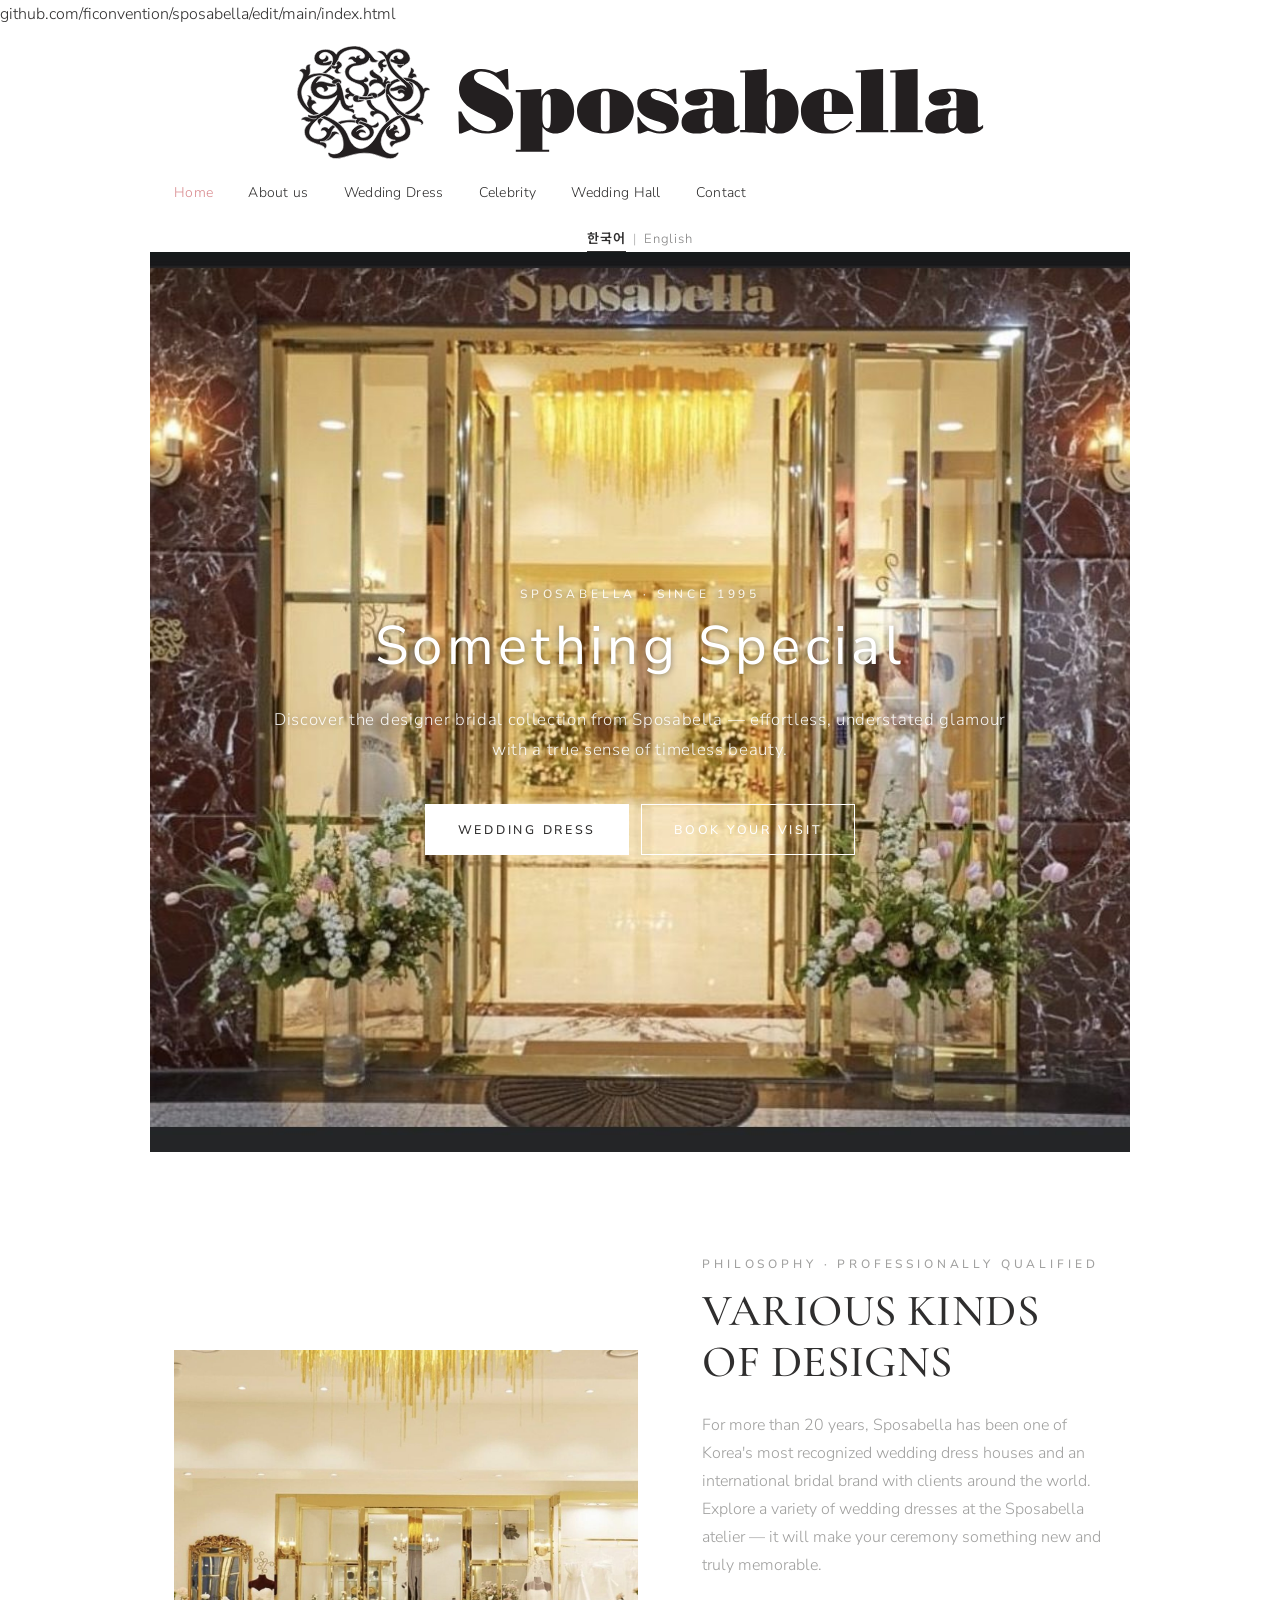
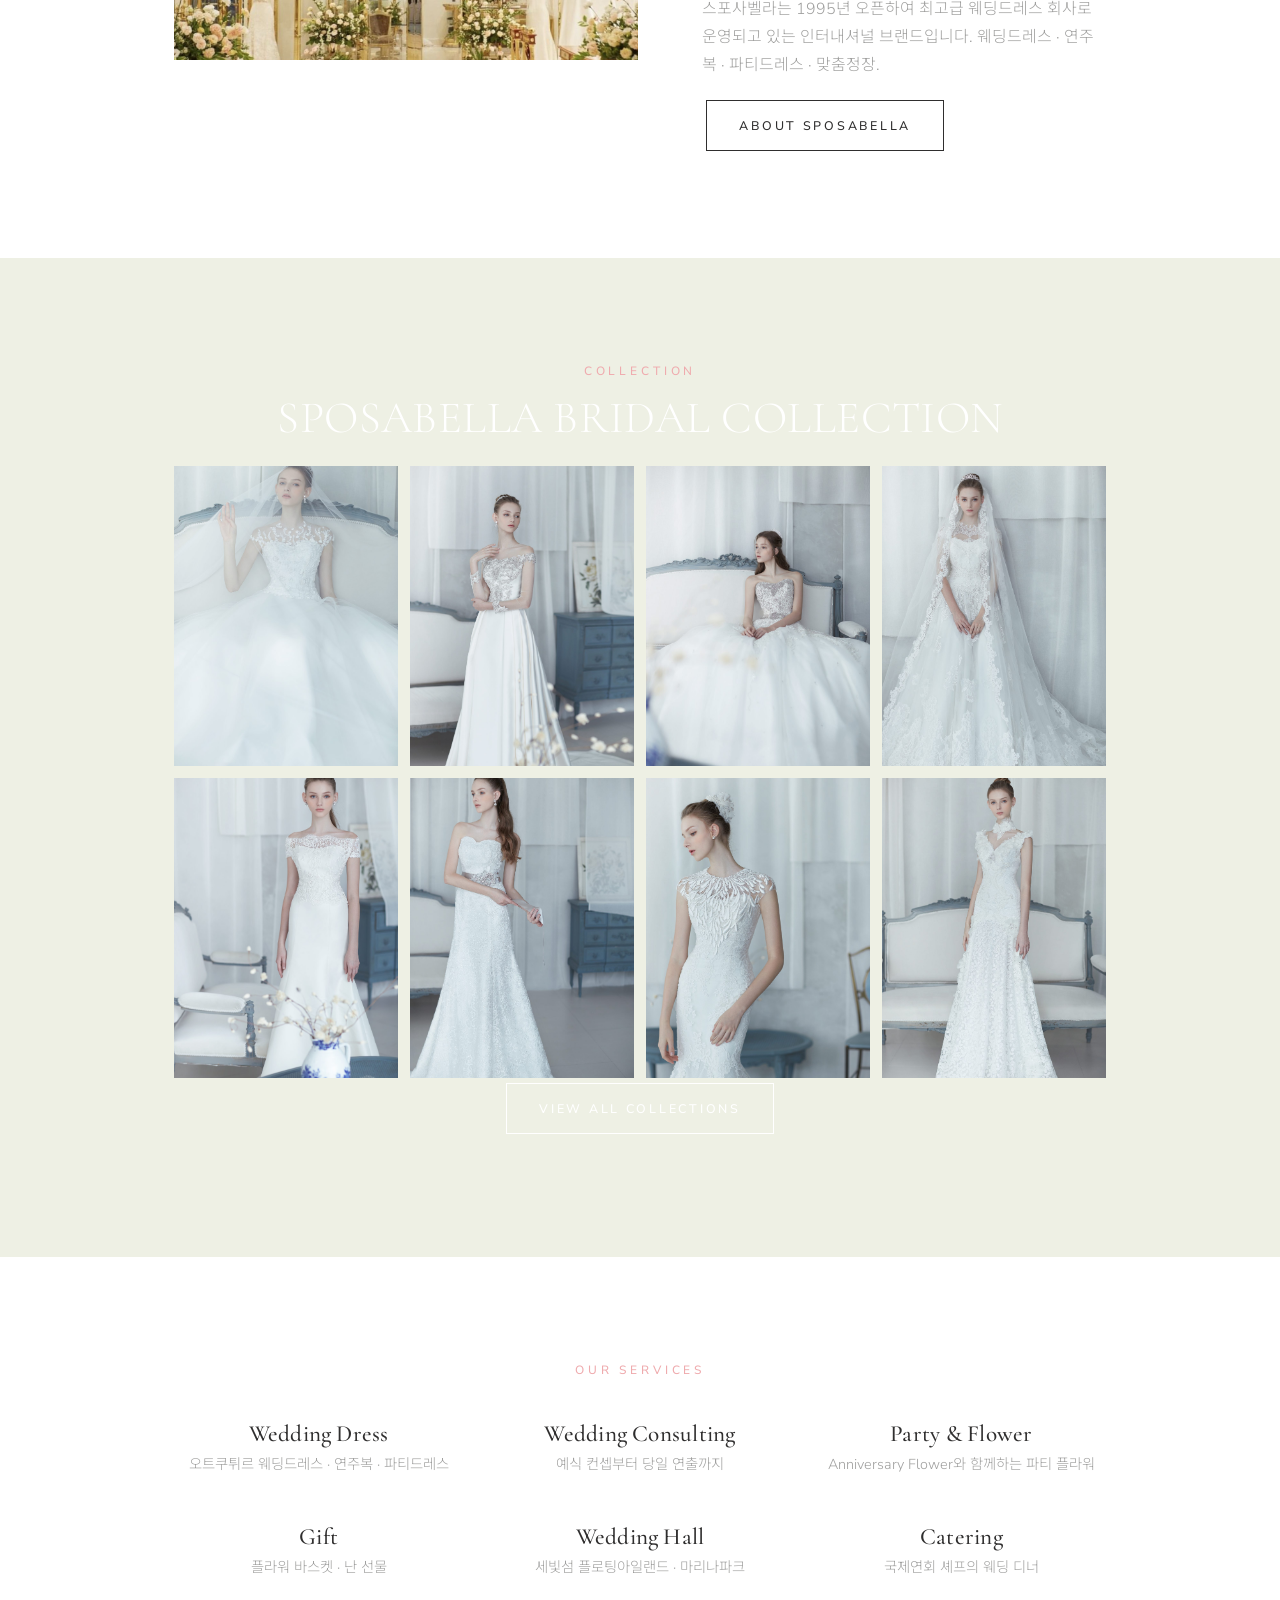
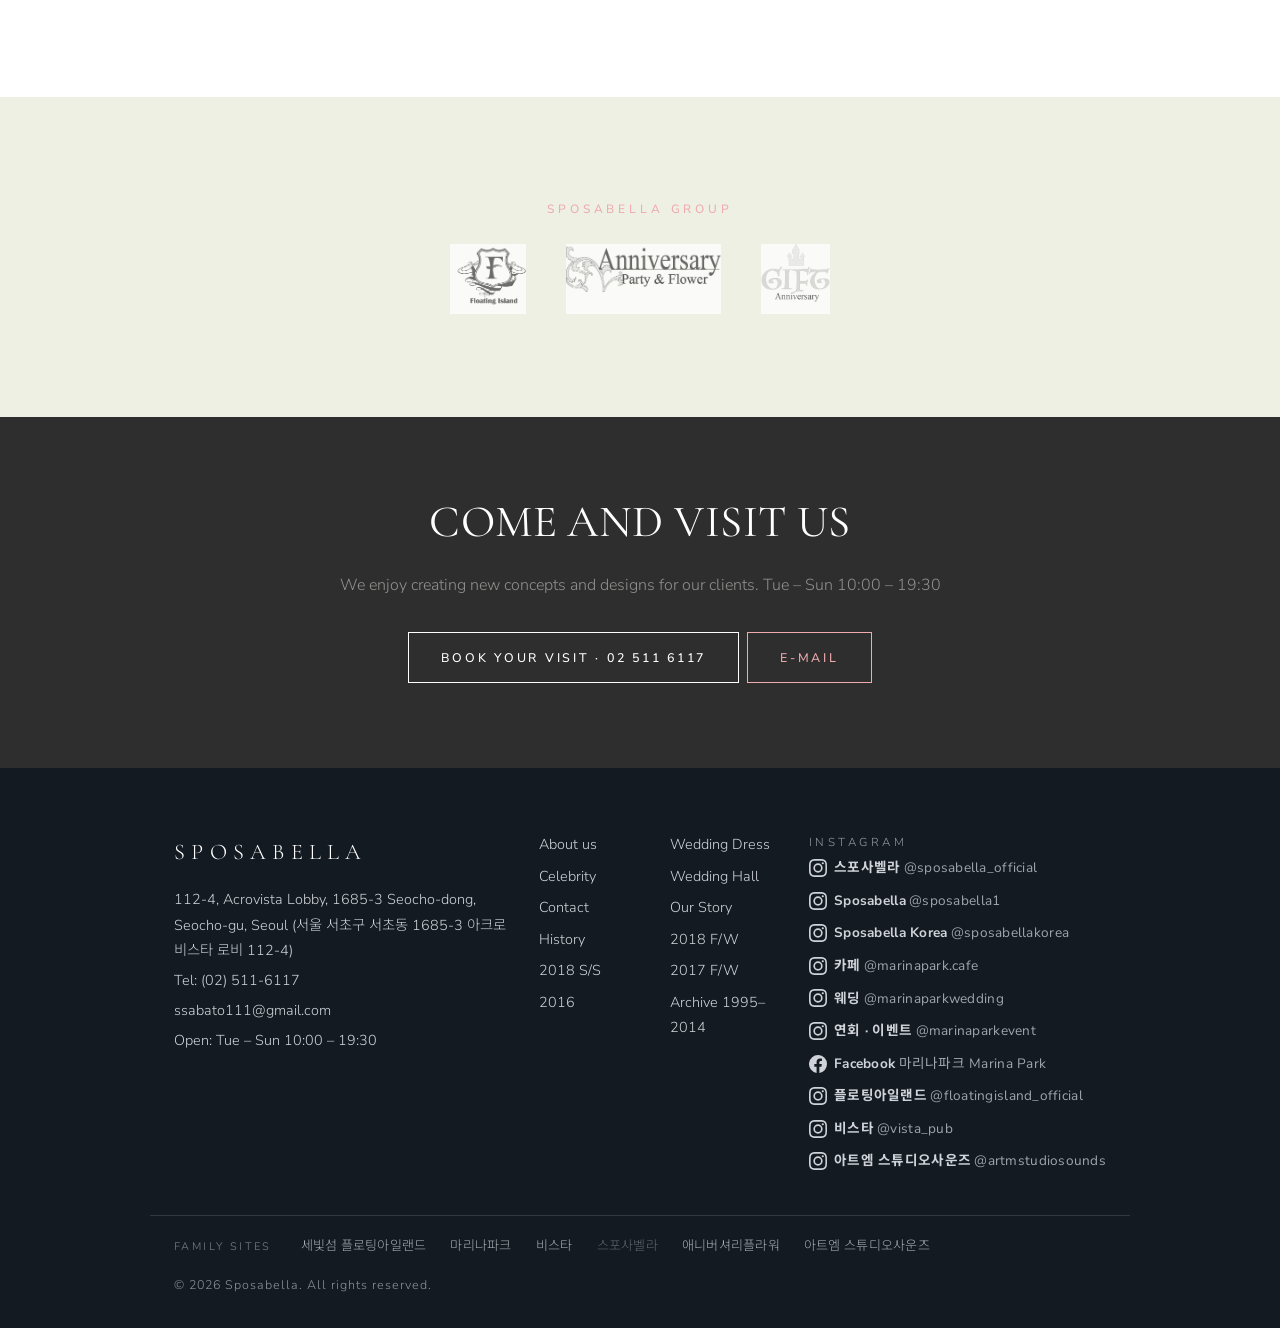
==== commit 9667ff3f: "Update index.html" ====
--- a/index.html
+++ b/index.html
@@ -1,6 +1,7 @@
 <!DOCTYPE html>
 <html lang="ko">
 <head>
+  github.com/ficonvention/sposabella/edit/main/index.html
 <meta charset="utf-8">
 <meta name="viewport" content="width=device-width, initial-scale=1">
 <title>Home | Sposabella</title>
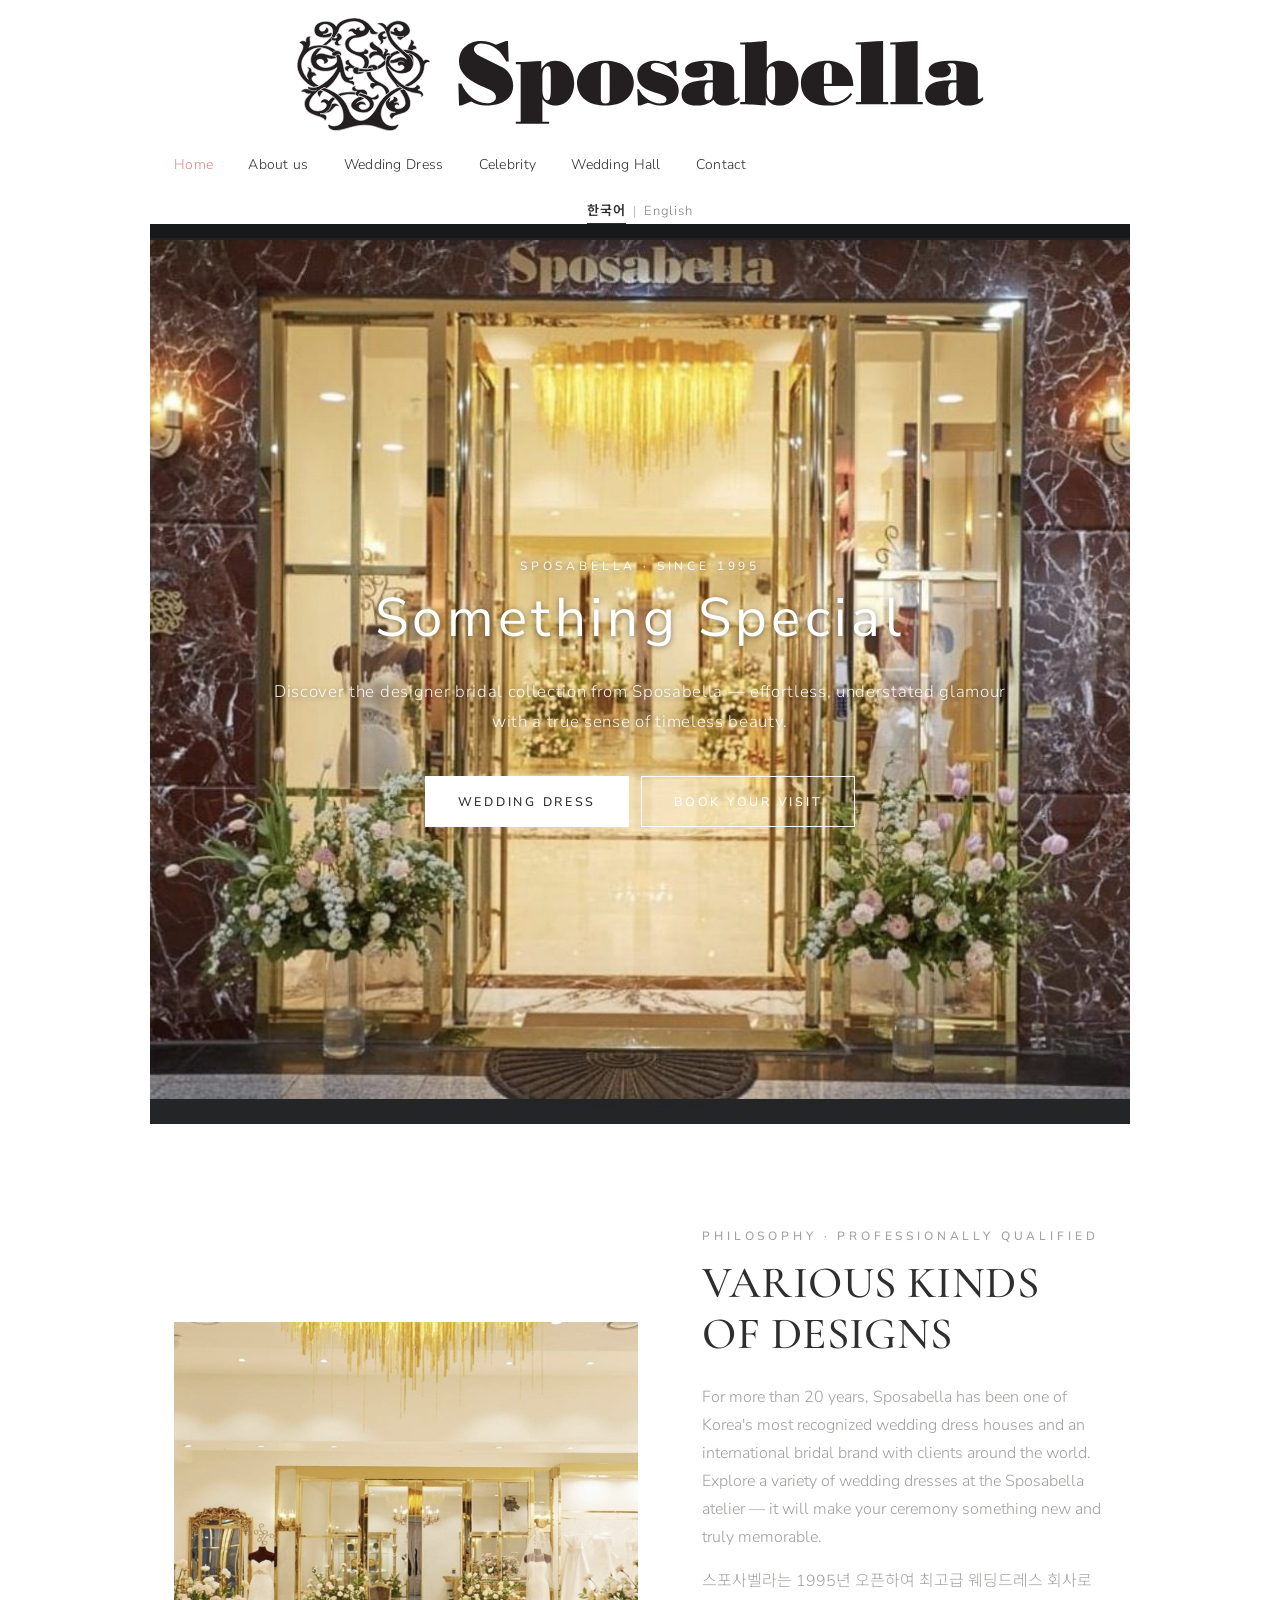
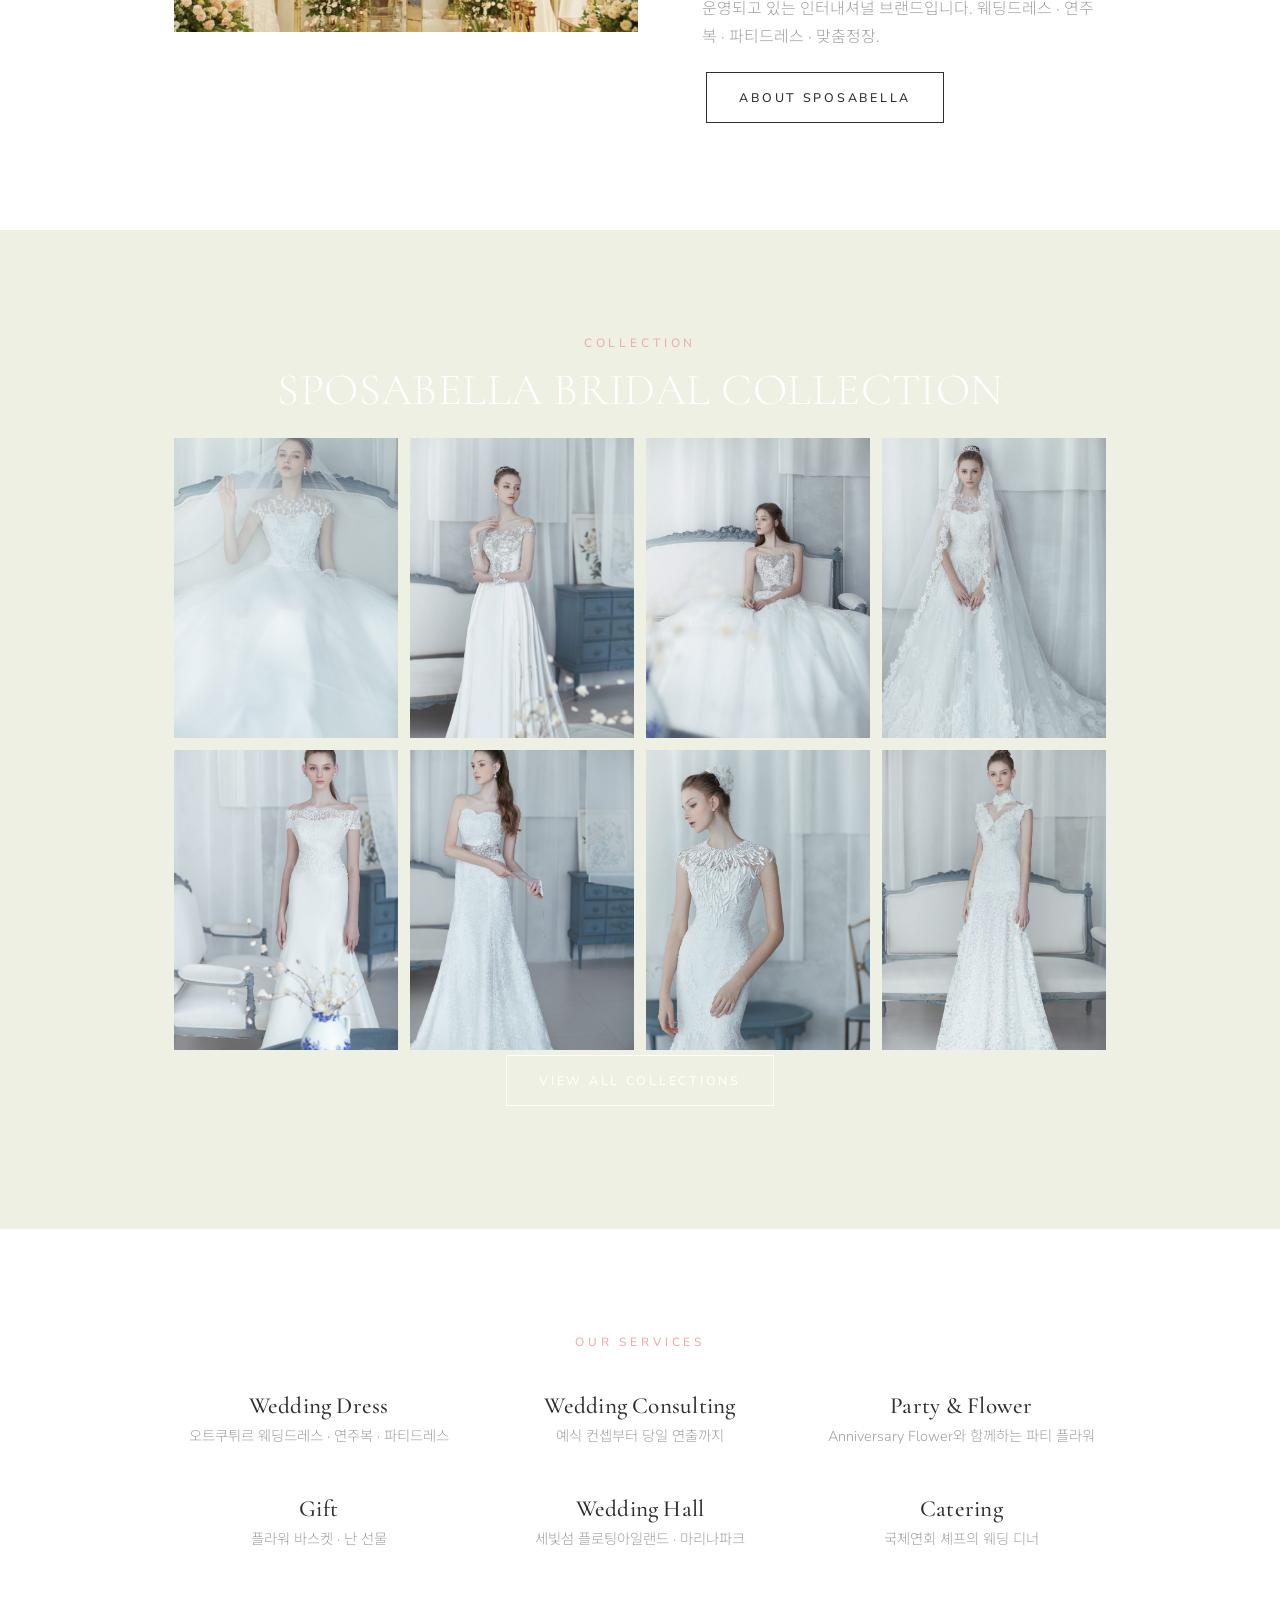
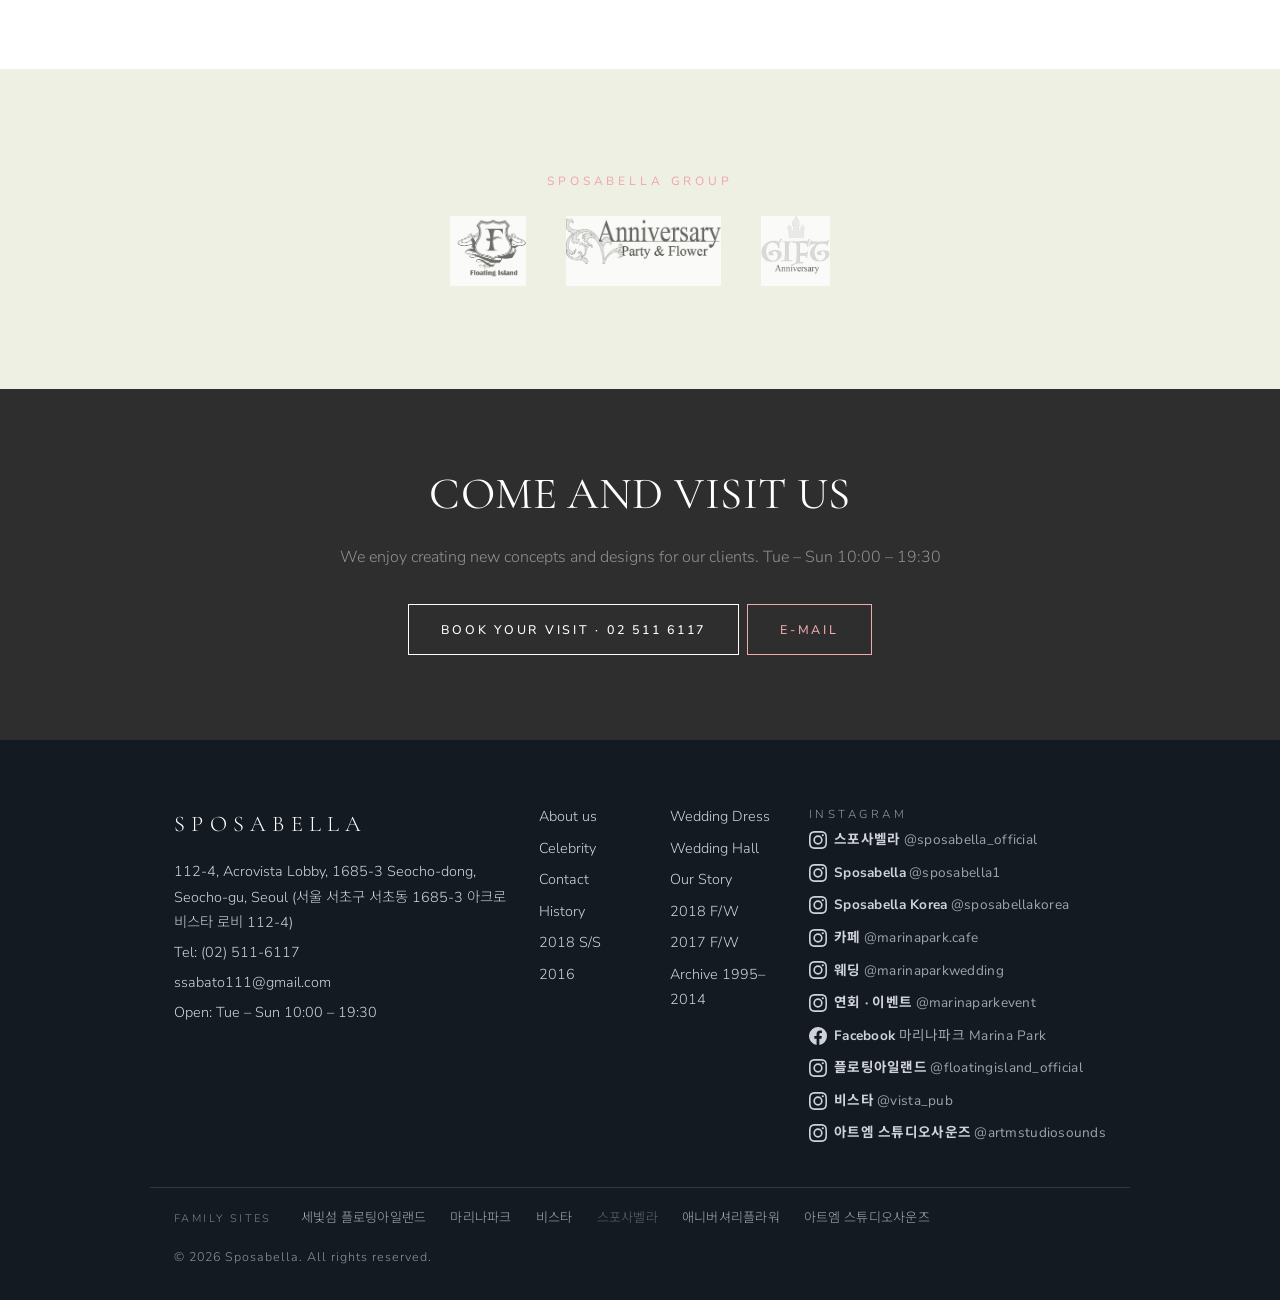
==== commit 02eab3a7: "Update index.html" ====
--- a/index.html
+++ b/index.html
@@ -1,7 +1,7 @@
 <!DOCTYPE html>
 <html lang="ko">
 <head>
-  github.com/ficonvention/sposabella/edit/main/index.html
+  <meta name="naver-site-verification" content="영어와 숫자가 섞인 긴 글자" />
 <meta charset="utf-8">
 <meta name="viewport" content="width=device-width, initial-scale=1">
 <title>Home | Sposabella</title>
